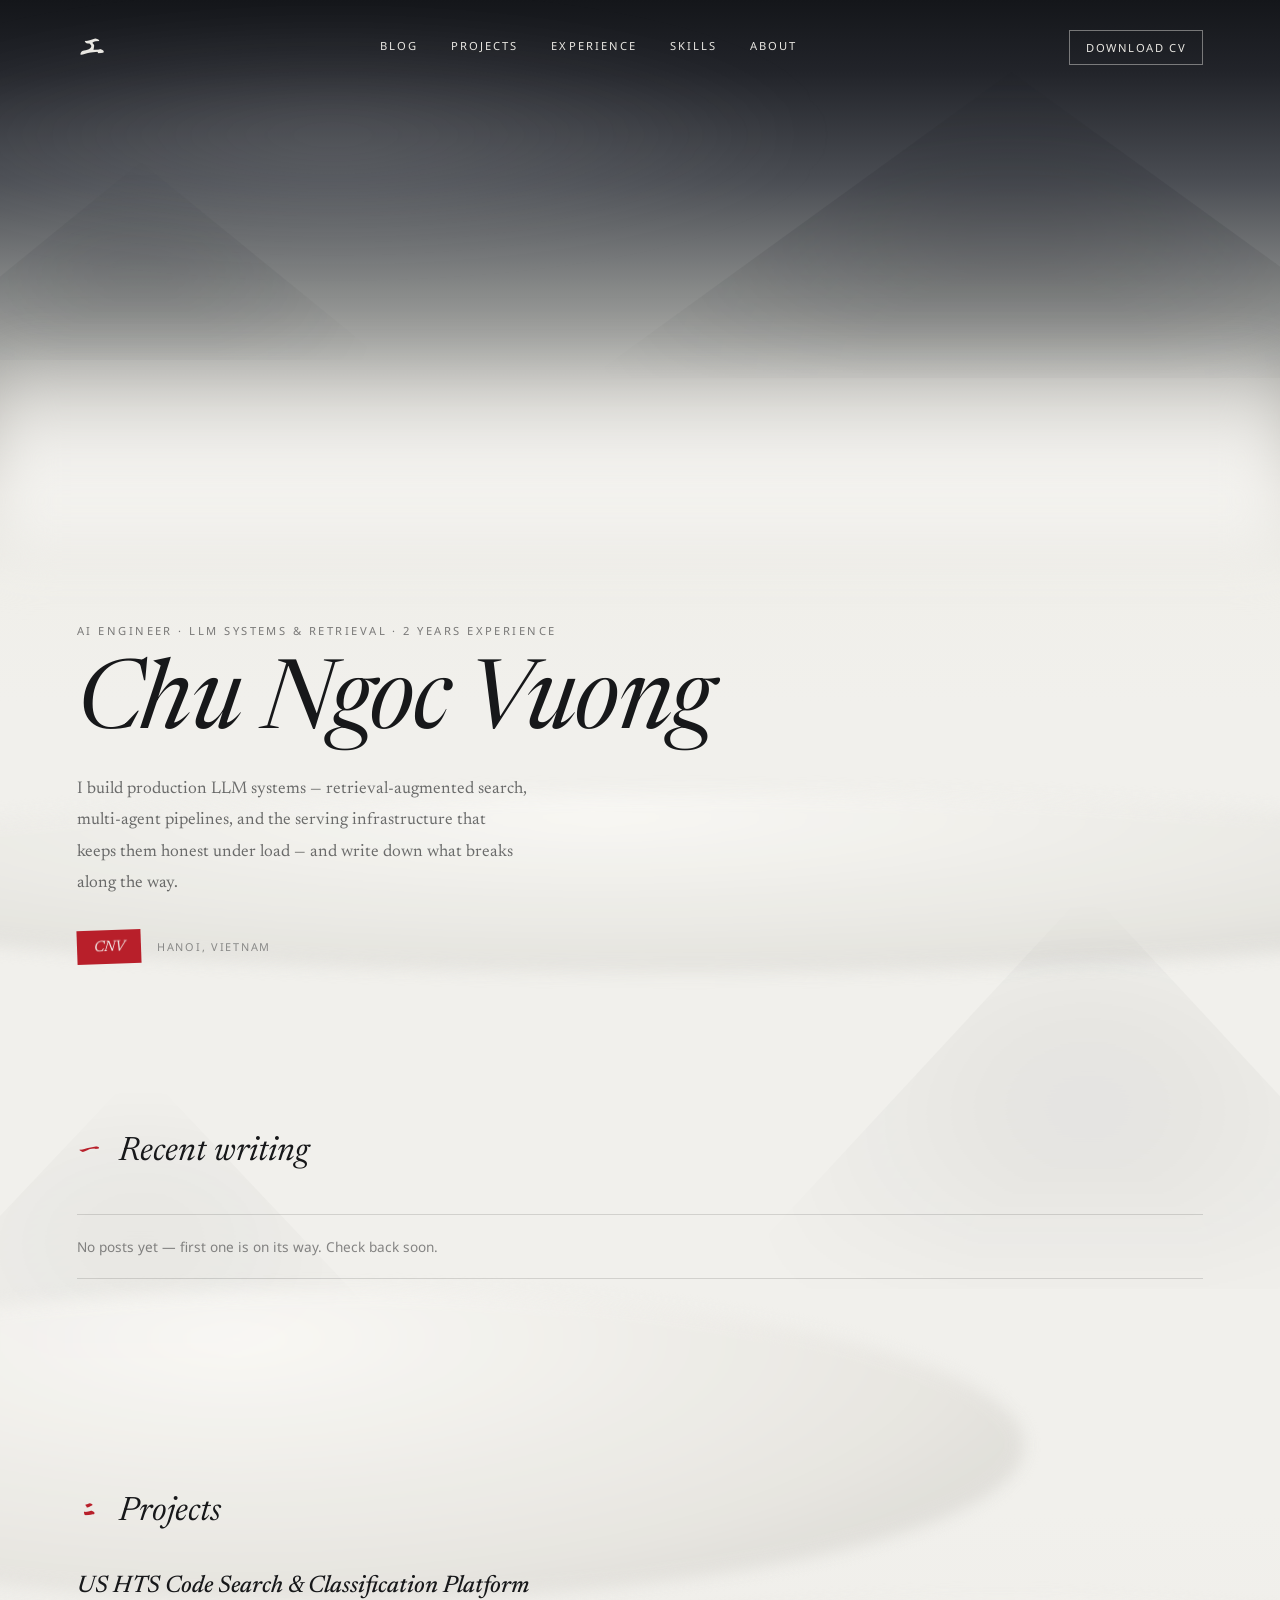
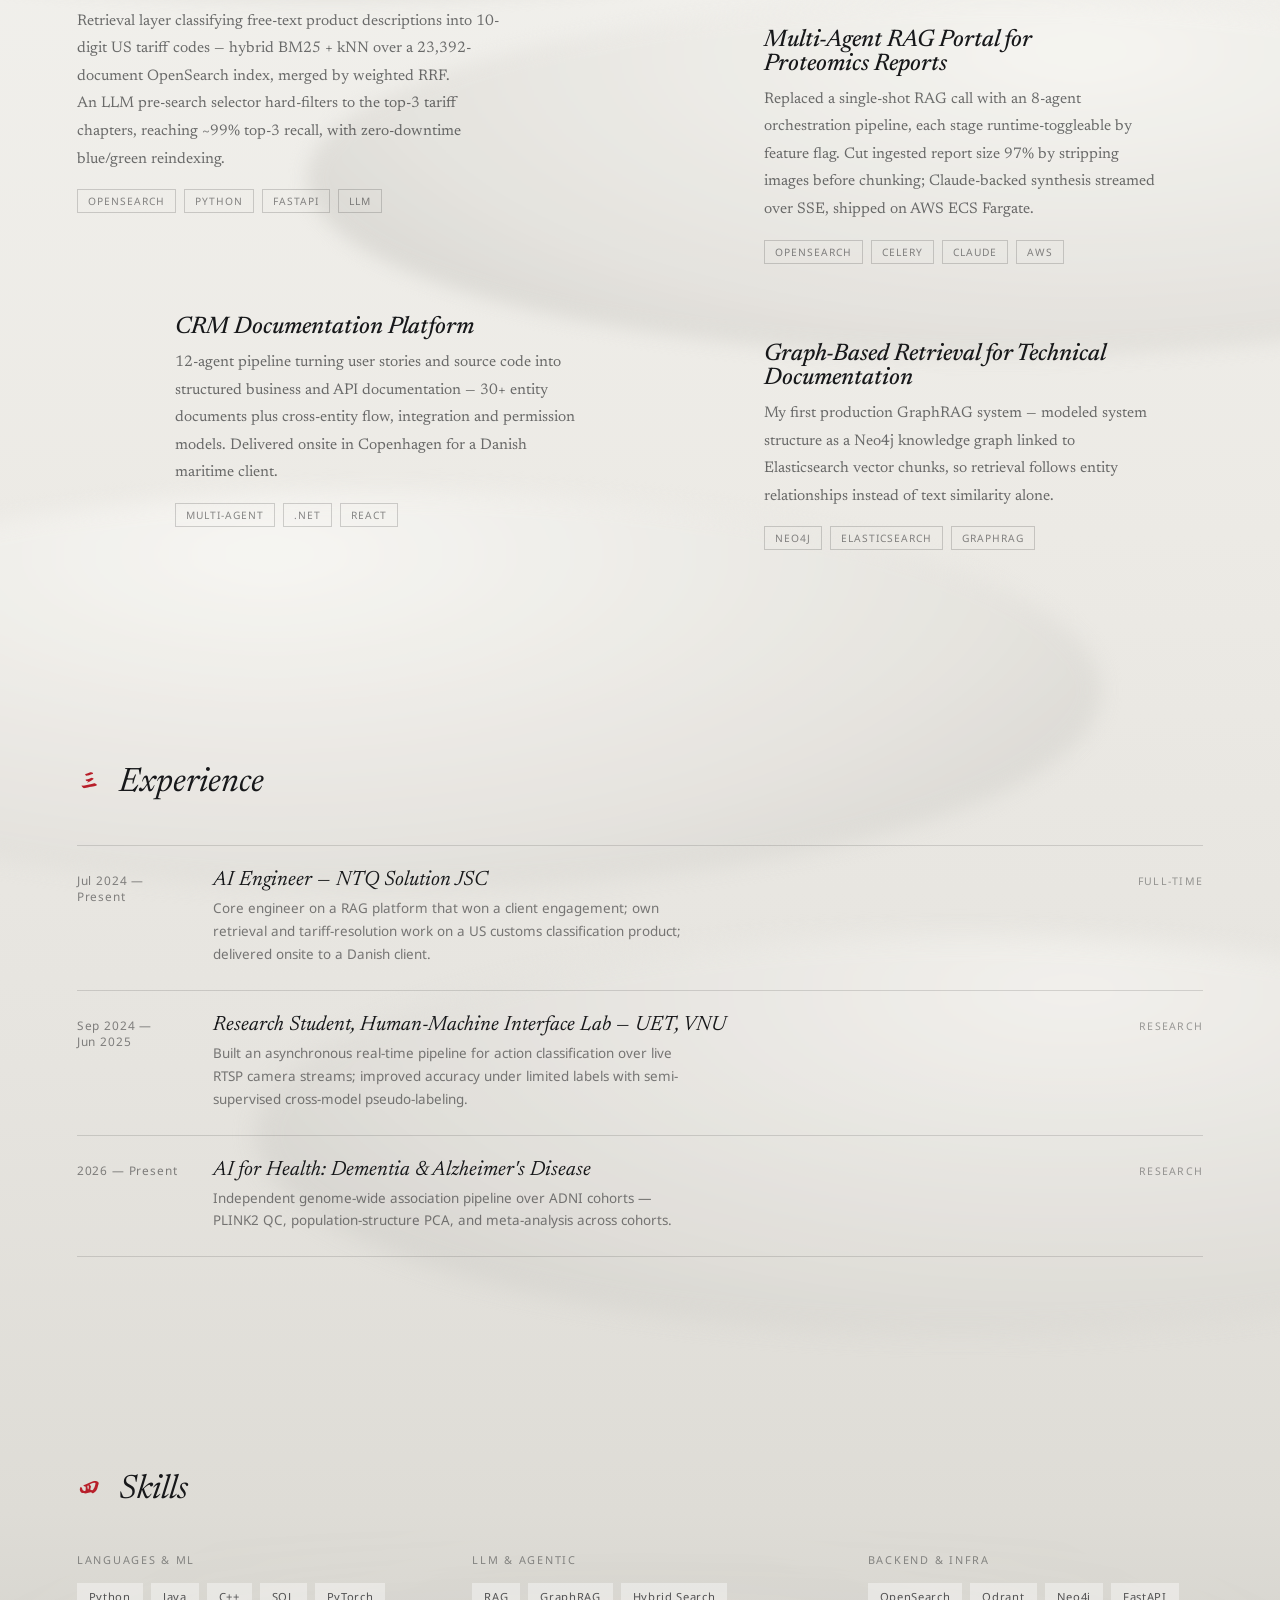
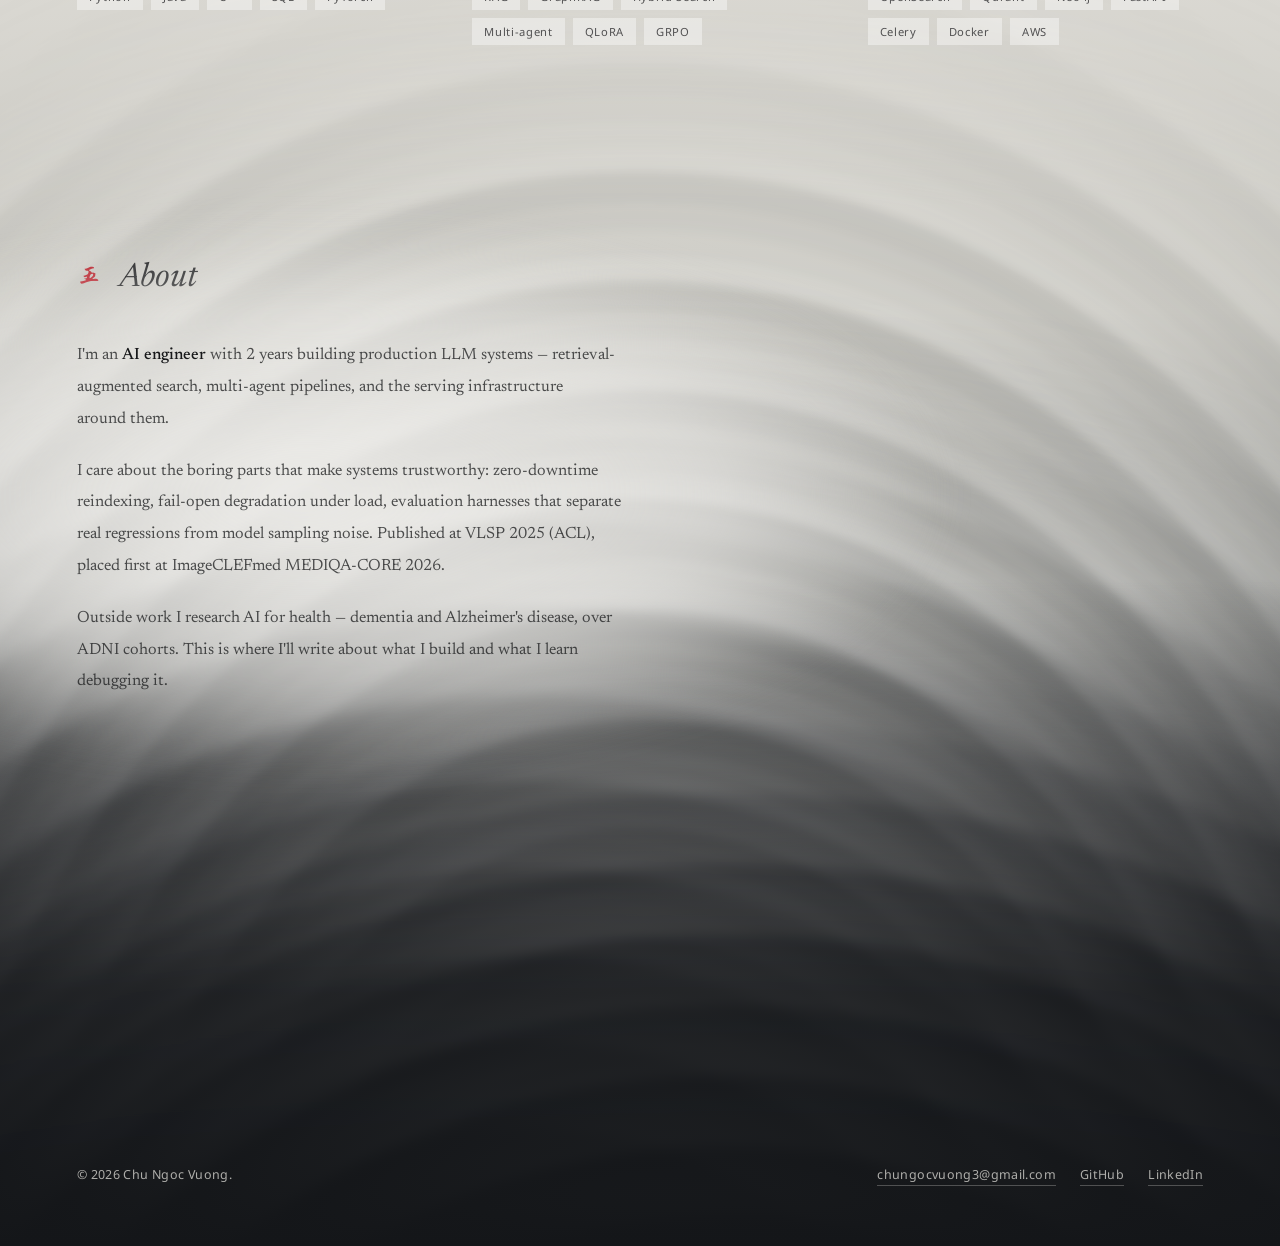
==== index.html @ 9bbfbc9b "style: rebuild as a literal port of Mien Blog.dc.html Previous builds were hand-reinterpretations th" ====
<!DOCTYPE html>
<html lang="en">
<head>
<meta charset="utf-8">
<meta name="viewport" content="width=device-width, initial-scale=1">
<title>Chu Ngoc Vuong — AI Engineer · Blog & CV</title>
<meta name="description" content="AI engineer building production LLM systems — retrieval, multi-agent pipelines, and the infrastructure around them. Writing and CV.">
<link rel="preconnect" href="https://fonts.gstatic.com" crossorigin>
<link href="https://fonts.googleapis.com/css2?family=Newsreader:ital,opsz,wght@0,6..72,400;0,6..72,500;1,6..72,400;1,6..72,500&family=Noto+Sans:wght@400;500&family=Zhi+Mang+Xing&display=swap" rel="stylesheet">
<style>
  html{scroll-behavior:smooth}
  body{margin:0;background:#141619;color:#17181a;-webkit-font-smoothing:antialiased;text-wrap:pretty}
  a{color:inherit;text-decoration:none}
  a:hover{color:#b81f2a}
  @keyframes mistIn{from{transform:translateY(26px) scale(1.04)}to{transform:none}}
  @keyframes riseIn{from{opacity:0;transform:translateY(22px)}to{opacity:1;transform:none}}

  /* the design's style-hover="..." attributes ported to real CSS */
  .nav-link{padding-bottom:3px;border-bottom:1px solid rgba(233,231,226,0)}
  .nav-link:hover{border-bottom:1px solid rgba(233,231,226,.7);color:#e9e7e2}
  .cv-btn:hover{background:#e9e7e2;color:#17181a;border-color:#e9e7e2}
  .blog-row:hover{background:linear-gradient(90deg,rgba(23,24,26,.05),transparent 70%);padding-left:14px}
  .footer-link:hover{color:#e9e7e2;border-color:#e9e7e2}
</style>
</head>
<body>

<div style="position:relative;font-family:'Noto Serif',Newsreader,serif;overflow-x:clip">

  <div aria-hidden="true" style="position:absolute;inset:0;overflow:hidden;pointer-events:none;background:linear-gradient(180deg,#f1f0ec 0%,#f1f0ec 34%,#eceae5 48%,#e6e4df 60%,#dedcd6 70%,#c9c8c2 79%,#8e8f8d 86%,#4c4e52 92%,#22242a 97%,#141619 100%)">

    <div style="position:absolute;left:0;right:0;top:0;height:100vh;background:linear-gradient(180deg,#14161a 0%,#22242a 8%,#4a4d53 20%,#8b8d8c 33%,#c3c2bd 45%,#e4e2dd 55%,#f0efea 65%,#f1f0ec 78%,#f1f0ec 100%)"></div>
    <div style="position:absolute;right:-12%;top:8vh;width:66%;height:34vh;background:linear-gradient(180deg,#1b1d22,rgba(27,29,34,.1));opacity:.4;filter:blur(44px);clip-path:polygon(50% 0%,100% 100%,0% 100%);mask-image:radial-gradient(ellipse at 50% 100%,#000 24%,transparent 74%);animation:mistIn 2000ms cubic-bezier(.2,.7,.2,1) both"></div>
    <div style="position:absolute;left:-8%;top:18vh;width:38%;height:22vh;background:linear-gradient(180deg,#20242a,rgba(32,36,42,.1));opacity:.28;filter:blur(46px);clip-path:polygon(50% 0%,100% 100%,0% 100%);mask-image:radial-gradient(ellipse at 50% 100%,#000 22%,transparent 72%)"></div>
    <div style="position:absolute;left:-14%;top:2vh;width:80%;height:26vh;background:radial-gradient(ellipse at center,rgba(255,255,255,.14) 0%,transparent 68%);filter:blur(30px);animation:mistIn 2400ms ease both"></div>
    <div style="position:absolute;left:0;right:0;top:38vh;height:24vh;background:linear-gradient(180deg,transparent,rgba(244,243,240,.92) 55%,#f1f0ec 100%);filter:blur(26px)"></div>

    <div style="position:absolute;left:-22%;top:88vh;width:150%;height:20vh;border-radius:50%;background:radial-gradient(ellipse at 46% 14%,#f9f8f5,#e6e5e0 60%,#cfceca 100%);filter:blur(8px);opacity:.85"></div>

    <div style="position:absolute;right:-14%;top:20%;width:58%;height:9%;background:linear-gradient(180deg,#23262c,rgba(35,38,44,.08));opacity:.13;filter:blur(52px);clip-path:polygon(50% 0%,100% 100%,0% 100%);mask-image:radial-gradient(ellipse at 50% 100%,#000 22%,transparent 70%)"></div>
    <div style="position:absolute;left:-12%;top:24%;width:46%;height:7%;background:linear-gradient(180deg,#1f2329,rgba(31,35,41,.08));opacity:.1;filter:blur(56px);clip-path:polygon(50% 0%,100% 100%,0% 100%);mask-image:radial-gradient(ellipse at 50% 100%,#000 20%,transparent 68%)"></div>

    <div style="position:absolute;left:-30%;top:29%;width:110%;height:7%;border-radius:50%;background:radial-gradient(ellipse at 44% 16%,#faf9f6,#e7e5e0 62%,#d0cfca 100%);filter:blur(8px);opacity:.85"></div>
    <div style="position:absolute;right:-32%;top:36%;width:108%;height:8%;border-radius:50%;background:radial-gradient(ellipse at 56% 14%,#f7f6f2,#e2e0db 64%,#c9c8c3 100%);filter:blur(9px);opacity:.8"></div>
    <div style="position:absolute;left:-26%;top:47%;width:112%;height:9%;border-radius:50%;background:radial-gradient(ellipse at 42% 16%,#faf9f6,#e4e2dd 62%,#cbcac5 100%);filter:blur(10px);opacity:.75"></div>
    <div style="position:absolute;right:-30%;top:57%;width:110%;height:9%;border-radius:50%;background:radial-gradient(ellipse at 58% 14%,#f6f5f1,#dedcd7 64%,#c4c3be 100%);filter:blur(11px);opacity:.7"></div>

    <div style="position:absolute;left:-42%;top:70%;width:184%;height:30%;filter:blur(5px);opacity:.4;background:repeating-radial-gradient(ellipse at 50% 118%,#faf9f6 0 18px,#e2e1dc 18px 38px,#c3c2bd 38px 58px,#a2a29f 58px 82px);mask-image:radial-gradient(ellipse at 50% 116%,#000 34%,transparent 78%),linear-gradient(180deg,transparent 0%,#000 22%,#000 74%,transparent 100%);mask-composite:intersect;-webkit-mask-composite:source-in"></div>
    <div style="position:absolute;left:-46%;top:78%;width:190%;height:26%;filter:blur(6px);opacity:.36;background:repeating-radial-gradient(ellipse at 46% 112%,#f5f4f0 0 20px,#d8d7d2 20px 42px,#b3b2ad 42px 62px,#8e8e8b 62px 88px);mask-image:radial-gradient(ellipse at 46% 110%,#000 32%,transparent 76%),linear-gradient(180deg,transparent 0%,#000 20%,#000 76%,transparent 100%);mask-composite:intersect;-webkit-mask-composite:source-in"></div>
    <div style="position:absolute;left:-40%;top:86%;width:186%;height:22%;filter:blur(6px);opacity:.42;background:repeating-radial-gradient(ellipse at 52% 104%,#eceae5 0 20px,#bab9b4 20px 42px,#7a7c7f 42px 62px,#3c3e43 62px 86px);mask-image:radial-gradient(ellipse at 52% 102%,#000 32%,transparent 76%),linear-gradient(180deg,transparent 0%,#000 24%,#000 100%);mask-composite:intersect;-webkit-mask-composite:source-in"></div>
    <div style="position:absolute;left:0;right:0;bottom:0;height:15%;background:linear-gradient(180deg,rgba(20,22,25,0) 0%,rgba(20,22,25,.55) 34%,rgba(20,22,25,.88) 62%,#141619 100%)"></div>

  </div>

  <section style="position:relative;z-index:1;min-height:96vh;display:flex;flex-direction:column">
    <header style="display:flex;align-items:center;justify-content:space-between;gap:18px;flex-wrap:wrap;padding:30px clamp(24px,6vw,96px) 0;color:#e9e7e2">
      <span style="font-family:'Zhi Mang Xing',cursive;font-size:2.1rem;line-height:1;letter-spacing:.04em">工</span>
      <nav style="display:flex;gap:clamp(16px,2.6vw,34px);font-family:'Noto Sans',sans-serif;font-size:.7rem;letter-spacing:.18em;text-transform:uppercase;flex-wrap:wrap">
        <a class="nav-link" href="#blog">Blog</a>
        <a class="nav-link" href="#projects">Projects</a>
        <a class="nav-link" href="#experience">Experience</a>
        <a class="nav-link" href="#skills">Skills</a>
        <a class="nav-link" href="#about">About</a>
      </nav>
      <a class="cv-btn" href="./cv.pdf" download style="font-family:'Noto Sans',sans-serif;font-size:.7rem;letter-spacing:.14em;text-transform:uppercase;padding:9px 16px;border:1px solid rgba(233,231,226,.45);color:#e9e7e2;white-space:nowrap">Download CV</a>
    </header>

    <div style="flex:1;display:flex;align-items:flex-start;padding:62vh clamp(24px,6vw,96px) clamp(40px,7vh,90px)">
      <div style="max-width:860px;animation:riseIn 1400ms cubic-bezier(.2,.7,.2,1) 300ms both">
        <span style="display:block;font-family:'Noto Sans',sans-serif;font-size:.7rem;letter-spacing:.22em;text-transform:uppercase;color:rgba(23,24,26,.55);margin-bottom:20px">AI Engineer · LLM Systems &amp; Retrieval · 2 years experience</span>
        <h1 style="font-family:Newsreader,serif;font-weight:400;font-style:italic;font-size:clamp(2.6rem,8vw,6rem);line-height:.98;letter-spacing:-.015em;margin:0 0 22px">Chu Ngoc Vuong</h1>
        <p style="font-size:1.06rem;line-height:1.85;color:rgba(23,24,26,.62);max-width:50ch;margin:0">I build production LLM systems — retrieval-augmented search, multi-agent pipelines, and the serving infrastructure that keeps them honest under load — and write down what breaks along the way.</p>
        <div style="display:flex;align-items:center;gap:16px;margin-top:30px">
          <span style="display:inline-flex;align-items:center;justify-content:center;min-width:42px;height:34px;padding:0 11px;background:#b81f2a;color:#f4f3f0;font-family:Newsreader,serif;font-style:italic;font-size:.95rem;transform:rotate(-2deg)">CNV</span>
          <span style="font-family:'Noto Sans',sans-serif;font-size:.68rem;letter-spacing:.16em;text-transform:uppercase;color:rgba(23,24,26,.45);white-space:nowrap">Hanoi, Vietnam</span>
        </div>
      </div>
    </div>
  </section>

  <section id="blog" style="position:relative;z-index:1;padding:clamp(64px,12vh,130px) clamp(24px,6vw,96px)">
    <div style="display:flex;align-items:baseline;gap:18px;margin-bottom:clamp(28px,5vh,48px)">
      <span style="font-family:'Zhi Mang Xing',cursive;font-size:1.7rem;color:#b81f2a;line-height:1">一</span>
      <h2 style="font-family:Newsreader,serif;font-style:italic;font-weight:400;font-size:clamp(1.5rem,3.2vw,2.1rem);margin:0">Recent writing</h2>
    </div>

    <div id="blog-list">
      <p style="font-family:'Noto Sans',sans-serif;font-size:.85rem;color:rgba(23,24,26,.5);padding:22px 0;border-top:1px solid rgba(23,24,26,.14);border-bottom:1px solid rgba(23,24,26,.14);margin:0">No posts yet — first one is on its way. Check back soon.</p>
    </div>
  </section>

  <section id="projects" style="position:relative;z-index:1;padding:clamp(64px,12vh,130px) clamp(24px,6vw,96px)">
    <div style="display:flex;align-items:baseline;gap:18px;margin-bottom:clamp(28px,5vh,48px)">
      <span style="font-family:'Zhi Mang Xing',cursive;font-size:1.7rem;color:#b81f2a;line-height:1">二</span>
      <h2 style="font-family:Newsreader,serif;font-style:italic;font-weight:400;font-size:clamp(1.5rem,3.2vw,2.1rem);margin:0">Projects</h2>
    </div>

    <div style="display:grid;grid-template-columns:repeat(12,1fr);gap:clamp(28px,4vw,64px) clamp(24px,4vw,56px)">

      <article style="grid-column:1/7">
        <h3 style="font-family:Newsreader,serif;font-style:italic;font-weight:500;font-size:clamp(1.15rem,2.4vw,1.5rem);margin:0 0 10px">US HTS Code Search &amp; Classification Platform</h3>
        <p style="font-size:.96rem;line-height:1.8;color:rgba(23,24,26,.62);margin:0 0 16px;max-width:48ch">Retrieval layer classifying free-text product descriptions into 10-digit US tariff codes — hybrid BM25 + kNN over a 23,392-document OpenSearch index, merged by weighted RRF. An LLM pre-search selector hard-filters to the top-3 tariff chapters, reaching ~99% top-3 recall, with zero-downtime blue/green reindexing.</p>
        <div style="display:flex;flex-wrap:wrap;gap:8px;font-family:'Noto Sans',sans-serif;font-size:.64rem;letter-spacing:.1em;text-transform:uppercase;color:rgba(23,24,26,.5)">
          <span style="padding:4px 10px;border:1px solid rgba(23,24,26,.18)">OpenSearch</span>
          <span style="padding:4px 10px;border:1px solid rgba(23,24,26,.18)">Python</span>
          <span style="padding:4px 10px;border:1px solid rgba(23,24,26,.18)">FastAPI</span>
          <span style="padding:4px 10px;border:1px solid rgba(23,24,26,.18)">LLM</span>
        </div>
      </article>

      <article style="grid-column:8/13;margin-top:clamp(0px,6vh,72px)">
        <h3 style="font-family:Newsreader,serif;font-style:italic;font-weight:500;font-size:clamp(1.15rem,2.4vw,1.5rem);margin:0 0 10px">Multi-Agent RAG Portal for Proteomics Reports</h3>
        <p style="font-size:.96rem;line-height:1.8;color:rgba(23,24,26,.62);margin:0 0 16px;max-width:44ch">Replaced a single-shot RAG call with an 8-agent orchestration pipeline, each stage runtime-toggleable by feature flag. Cut ingested report size 97% by stripping images before chunking; Claude-backed synthesis streamed over SSE, shipped on AWS ECS Fargate.</p>
        <div style="display:flex;flex-wrap:wrap;gap:8px;font-family:'Noto Sans',sans-serif;font-size:.64rem;letter-spacing:.1em;text-transform:uppercase;color:rgba(23,24,26,.5)">
          <span style="padding:4px 10px;border:1px solid rgba(23,24,26,.18)">OpenSearch</span>
          <span style="padding:4px 10px;border:1px solid rgba(23,24,26,.18)">Celery</span>
          <span style="padding:4px 10px;border:1px solid rgba(23,24,26,.18)">Claude</span>
          <span style="padding:4px 10px;border:1px solid rgba(23,24,26,.18)">AWS</span>
        </div>
      </article>

      <article style="grid-column:2/8">
        <h3 style="font-family:Newsreader,serif;font-style:italic;font-weight:500;font-size:clamp(1.15rem,2.4vw,1.5rem);margin:0 0 10px">CRM Documentation Platform</h3>
        <p style="font-size:.96rem;line-height:1.8;color:rgba(23,24,26,.62);margin:0 0 16px;max-width:46ch">12-agent pipeline turning user stories and source code into structured business and API documentation — 30+ entity documents plus cross-entity flow, integration and permission models. Delivered onsite in Copenhagen for a Danish maritime client.</p>
        <div style="display:flex;flex-wrap:wrap;gap:8px;font-family:'Noto Sans',sans-serif;font-size:.64rem;letter-spacing:.1em;text-transform:uppercase;color:rgba(23,24,26,.5)">
          <span style="padding:4px 10px;border:1px solid rgba(23,24,26,.18)">Multi-agent</span>
          <span style="padding:4px 10px;border:1px solid rgba(23,24,26,.18)">.NET</span>
          <span style="padding:4px 10px;border:1px solid rgba(23,24,26,.18)">React</span>
        </div>
      </article>

      <article style="grid-column:8/13;margin-top:clamp(0px,3vh,40px)">
        <h3 style="font-family:Newsreader,serif;font-style:italic;font-weight:500;font-size:clamp(1.15rem,2.4vw,1.5rem);margin:0 0 10px">Graph-Based Retrieval for Technical Documentation</h3>
        <p style="font-size:.96rem;line-height:1.8;color:rgba(23,24,26,.62);margin:0 0 16px;max-width:44ch">My first production GraphRAG system — modeled system structure as a Neo4j knowledge graph linked to Elasticsearch vector chunks, so retrieval follows entity relationships instead of text similarity alone.</p>
        <div style="display:flex;flex-wrap:wrap;gap:8px;font-family:'Noto Sans',sans-serif;font-size:.64rem;letter-spacing:.1em;text-transform:uppercase;color:rgba(23,24,26,.5)">
          <span style="padding:4px 10px;border:1px solid rgba(23,24,26,.18)">Neo4j</span>
          <span style="padding:4px 10px;border:1px solid rgba(23,24,26,.18)">Elasticsearch</span>
          <span style="padding:4px 10px;border:1px solid rgba(23,24,26,.18)">GraphRAG</span>
        </div>
      </article>

    </div>
  </section>

  <section id="experience" style="position:relative;z-index:1;padding:clamp(64px,12vh,130px) clamp(24px,6vw,96px)">
    <div style="display:flex;align-items:baseline;gap:18px;margin-bottom:clamp(28px,5vh,48px)">
      <span style="font-family:'Zhi Mang Xing',cursive;font-size:1.7rem;color:#b81f2a;line-height:1">三</span>
      <h2 style="font-family:Newsreader,serif;font-style:italic;font-weight:400;font-size:clamp(1.5rem,3.2vw,2.1rem);margin:0">Experience</h2>
    </div>

    <div style="display:grid;grid-template-columns:112px 1fr auto;align-items:baseline;gap:24px;padding:24px 0;border-top:1px solid rgba(23,24,26,.14)">
      <span style="font-family:'Noto Sans',sans-serif;font-size:.74rem;letter-spacing:.07em;color:rgba(23,24,26,.5)">Jul 2024 — Present</span>
      <div>
        <div style="font-family:Newsreader,serif;font-style:italic;font-size:clamp(1.08rem,2.2vw,1.3rem)">AI Engineer — NTQ Solution JSC</div>
        <div style="font-family:'Noto Sans',sans-serif;font-size:.84rem;line-height:1.7;color:rgba(23,24,26,.55);margin-top:6px;max-width:60ch">Core engineer on a RAG platform that won a client engagement; own retrieval and tariff-resolution work on a US customs classification product; delivered onsite to a Danish client.</div>
      </div>
      <span style="font-family:'Noto Sans',sans-serif;font-size:.66rem;letter-spacing:.12em;text-transform:uppercase;color:rgba(23,24,26,.4);white-space:nowrap">Full-time</span>
    </div>
    <div style="display:grid;grid-template-columns:112px 1fr auto;align-items:baseline;gap:24px;padding:24px 0;border-top:1px solid rgba(23,24,26,.14)">
      <span style="font-family:'Noto Sans',sans-serif;font-size:.74rem;letter-spacing:.07em;color:rgba(23,24,26,.5)">Sep 2024 — Jun 2025</span>
      <div>
        <div style="font-family:Newsreader,serif;font-style:italic;font-size:clamp(1.08rem,2.2vw,1.3rem)">Research Student, Human-Machine Interface Lab — UET, VNU</div>
        <div style="font-family:'Noto Sans',sans-serif;font-size:.84rem;line-height:1.7;color:rgba(23,24,26,.55);margin-top:6px;max-width:60ch">Built an asynchronous real-time pipeline for action classification over live RTSP camera streams; improved accuracy under limited labels with semi-supervised cross-model pseudo-labeling.</div>
      </div>
      <span style="font-family:'Noto Sans',sans-serif;font-size:.66rem;letter-spacing:.12em;text-transform:uppercase;color:rgba(23,24,26,.4);white-space:nowrap">Research</span>
    </div>
    <div style="display:grid;grid-template-columns:112px 1fr auto;align-items:baseline;gap:24px;padding:24px 0;border-top:1px solid rgba(23,24,26,.14);border-bottom:1px solid rgba(23,24,26,.14)">
      <span style="font-family:'Noto Sans',sans-serif;font-size:.74rem;letter-spacing:.07em;color:rgba(23,24,26,.5)">2026 — Present</span>
      <div>
        <div style="font-family:Newsreader,serif;font-style:italic;font-size:clamp(1.08rem,2.2vw,1.3rem)">AI for Health: Dementia &amp; Alzheimer's Disease</div>
        <div style="font-family:'Noto Sans',sans-serif;font-size:.84rem;line-height:1.7;color:rgba(23,24,26,.55);margin-top:6px;max-width:60ch">Independent genome-wide association pipeline over ADNI cohorts — PLINK2 QC, population-structure PCA, and meta-analysis across cohorts.</div>
      </div>
      <span style="font-family:'Noto Sans',sans-serif;font-size:.66rem;letter-spacing:.12em;text-transform:uppercase;color:rgba(23,24,26,.4);white-space:nowrap">Research</span>
    </div>
  </section>

  <section id="skills" style="position:relative;z-index:1;padding:clamp(64px,12vh,130px) clamp(24px,6vw,96px)">
    <div style="display:flex;align-items:baseline;gap:18px;margin-bottom:clamp(28px,5vh,48px)">
      <span style="font-family:'Zhi Mang Xing',cursive;font-size:1.7rem;color:#b81f2a;line-height:1">四</span>
      <h2 style="font-family:Newsreader,serif;font-style:italic;font-weight:400;font-size:clamp(1.5rem,3.2vw,2.1rem);margin:0">Skills</h2>
    </div>
    <div style="display:grid;grid-template-columns:repeat(auto-fit,minmax(220px,1fr));gap:clamp(28px,5vw,60px)">
      <div>
        <span style="display:block;font-family:'Noto Sans',sans-serif;font-size:.68rem;letter-spacing:.16em;text-transform:uppercase;color:rgba(23,24,26,.45);margin-bottom:16px">Languages &amp; ML</span>
        <div style="display:flex;flex-wrap:wrap;gap:8px;font-family:'Noto Sans',sans-serif;font-size:.7rem;letter-spacing:.06em;color:rgba(23,24,26,.72)">
          <span style="padding:6px 12px;background:rgba(255,255,255,.4)">Python</span>
          <span style="padding:6px 12px;background:rgba(255,255,255,.4)">Java</span>
          <span style="padding:6px 12px;background:rgba(255,255,255,.4)">C++</span>
          <span style="padding:6px 12px;background:rgba(255,255,255,.4)">SQL</span>
          <span style="padding:6px 12px;background:rgba(255,255,255,.4)">PyTorch</span>
        </div>
      </div>
      <div>
        <span style="display:block;font-family:'Noto Sans',sans-serif;font-size:.68rem;letter-spacing:.16em;text-transform:uppercase;color:rgba(23,24,26,.45);margin-bottom:16px">LLM &amp; Agentic</span>
        <div style="display:flex;flex-wrap:wrap;gap:8px;font-family:'Noto Sans',sans-serif;font-size:.7rem;letter-spacing:.06em;color:rgba(23,24,26,.72)">
          <span style="padding:6px 12px;background:rgba(255,255,255,.4)">RAG</span>
          <span style="padding:6px 12px;background:rgba(255,255,255,.4)">GraphRAG</span>
          <span style="padding:6px 12px;background:rgba(255,255,255,.4)">Hybrid Search</span>
          <span style="padding:6px 12px;background:rgba(255,255,255,.4)">Multi-agent</span>
          <span style="padding:6px 12px;background:rgba(255,255,255,.4)">QLoRA</span>
          <span style="padding:6px 12px;background:rgba(255,255,255,.4)">GRPO</span>
        </div>
      </div>
      <div>
        <span style="display:block;font-family:'Noto Sans',sans-serif;font-size:.68rem;letter-spacing:.16em;text-transform:uppercase;color:rgba(23,24,26,.45);margin-bottom:16px">Backend &amp; Infra</span>
        <div style="display:flex;flex-wrap:wrap;gap:8px;font-family:'Noto Sans',sans-serif;font-size:.7rem;letter-spacing:.06em;color:rgba(23,24,26,.72)">
          <span style="padding:6px 12px;background:rgba(255,255,255,.4)">OpenSearch</span>
          <span style="padding:6px 12px;background:rgba(255,255,255,.4)">Qdrant</span>
          <span style="padding:6px 12px;background:rgba(255,255,255,.4)">Neo4j</span>
          <span style="padding:6px 12px;background:rgba(255,255,255,.4)">FastAPI</span>
          <span style="padding:6px 12px;background:rgba(255,255,255,.4)">Celery</span>
          <span style="padding:6px 12px;background:rgba(255,255,255,.4)">Docker</span>
          <span style="padding:6px 12px;background:rgba(255,255,255,.4)">AWS</span>
        </div>
      </div>
    </div>
  </section>

  <section id="about" style="position:relative;z-index:1;padding:clamp(64px,12vh,130px) clamp(24px,6vw,96px) clamp(180px,32vh,340px)">
    <div style="display:flex;align-items:baseline;gap:18px;margin-bottom:clamp(28px,5vh,48px)">
      <span style="font-family:'Zhi Mang Xing',cursive;font-size:1.7rem;color:#b81f2a;line-height:1">五</span>
      <h2 style="font-family:Newsreader,serif;font-style:italic;font-weight:400;font-size:clamp(1.5rem,3.2vw,2.1rem);margin:0">About</h2>
    </div>
    <div aria-hidden="true" style="position:absolute;left:-6%;right:18%;top:8%;bottom:26%;pointer-events:none;background:radial-gradient(ellipse 70% 60% at 34% 50%,rgba(244,243,240,.88) 0%,rgba(244,243,240,.55) 52%,rgba(244,243,240,0) 82%);filter:blur(24px)"></div>
    <div style="position:relative;font-size:1.02rem;line-height:1.95;color:rgba(23,24,26,.75);max-width:62ch;display:flex;flex-direction:column;gap:20px">
      <p style="margin:0">I'm an <strong style="color:#17181a;font-weight:500">AI engineer</strong> with 2 years building production LLM systems — retrieval-augmented search, multi-agent pipelines, and the serving infrastructure around them.</p>
      <p style="margin:0">I care about the boring parts that make systems trustworthy: zero-downtime reindexing, fail-open degradation under load, evaluation harnesses that separate real regressions from model sampling noise. Published at VLSP 2025 (ACL), placed first at ImageCLEFmed MEDIQA-CORE 2026.</p>
      <p style="margin:0">Outside work I research AI for health — dementia and Alzheimer's disease, over ADNI cohorts. This is where I'll write about what I build and what I learn debugging it.</p>
    </div>
  </section>

  <footer style="position:relative;z-index:1;color:rgba(233,231,226,.72);padding:clamp(110px,20vh,220px) clamp(24px,6vw,96px) 60px">
    <div style="display:flex;flex-wrap:wrap;gap:26px 40px;align-items:baseline;justify-content:space-between;font-family:'Noto Sans',sans-serif;font-size:.78rem;letter-spacing:.03em">
      <span style="white-space:nowrap">© 2026 Chu Ngoc Vuong.</span>
      <div style="display:flex;gap:24px;flex-wrap:wrap">
        <a class="footer-link" href="mailto:chungocvuong3@gmail.com" style="border-bottom:1px solid rgba(233,231,226,.28);padding-bottom:2px;white-space:nowrap">chungocvuong3@gmail.com</a>
        <a class="footer-link" href="https://github.com/chungocvuong" target="_blank" rel="noopener" style="border-bottom:1px solid rgba(233,231,226,.28);padding-bottom:2px">GitHub</a>
        <a class="footer-link" href="https://www.linkedin.com/in/cnv921" target="_blank" rel="noopener" style="border-bottom:1px solid rgba(233,231,226,.28);padding-bottom:2px">LinkedIn</a>
      </div>
    </div>
  </footer>

</div>

<script src="./blog.js"></script>
</body>
</html>
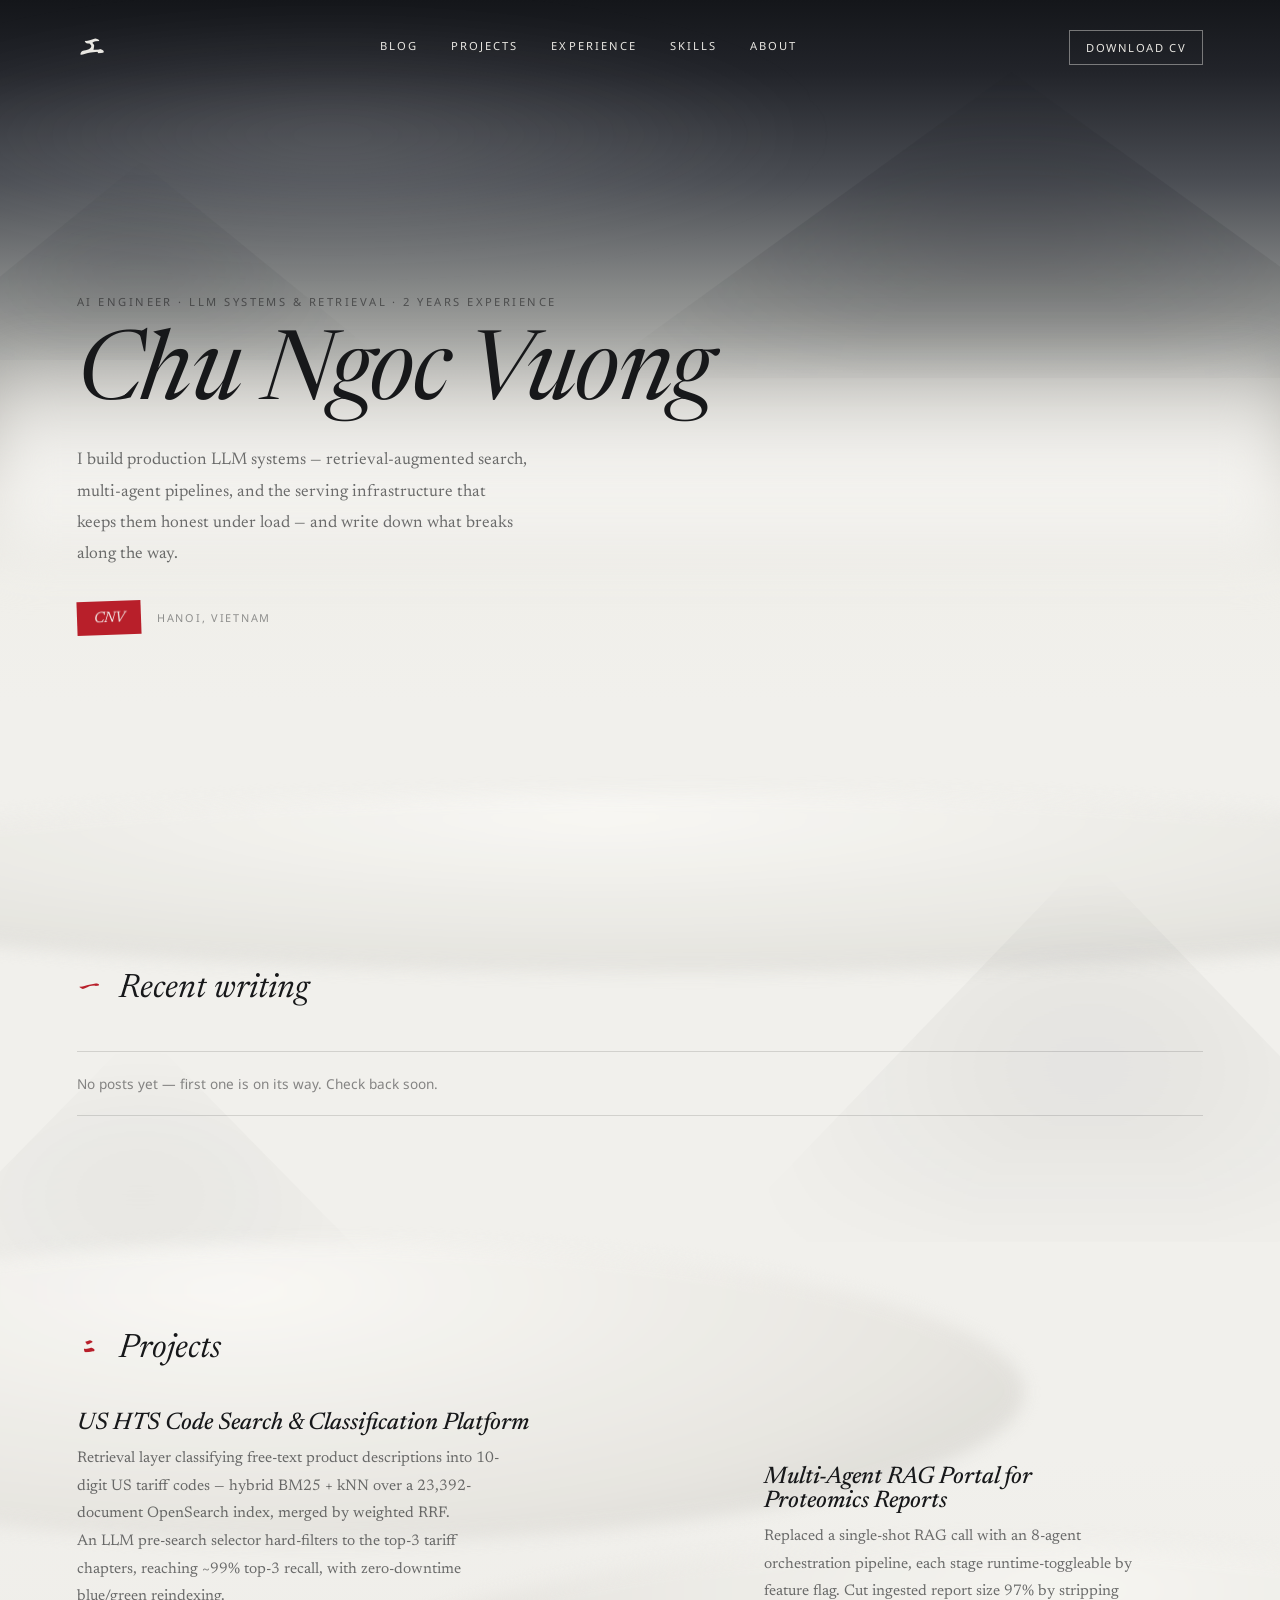
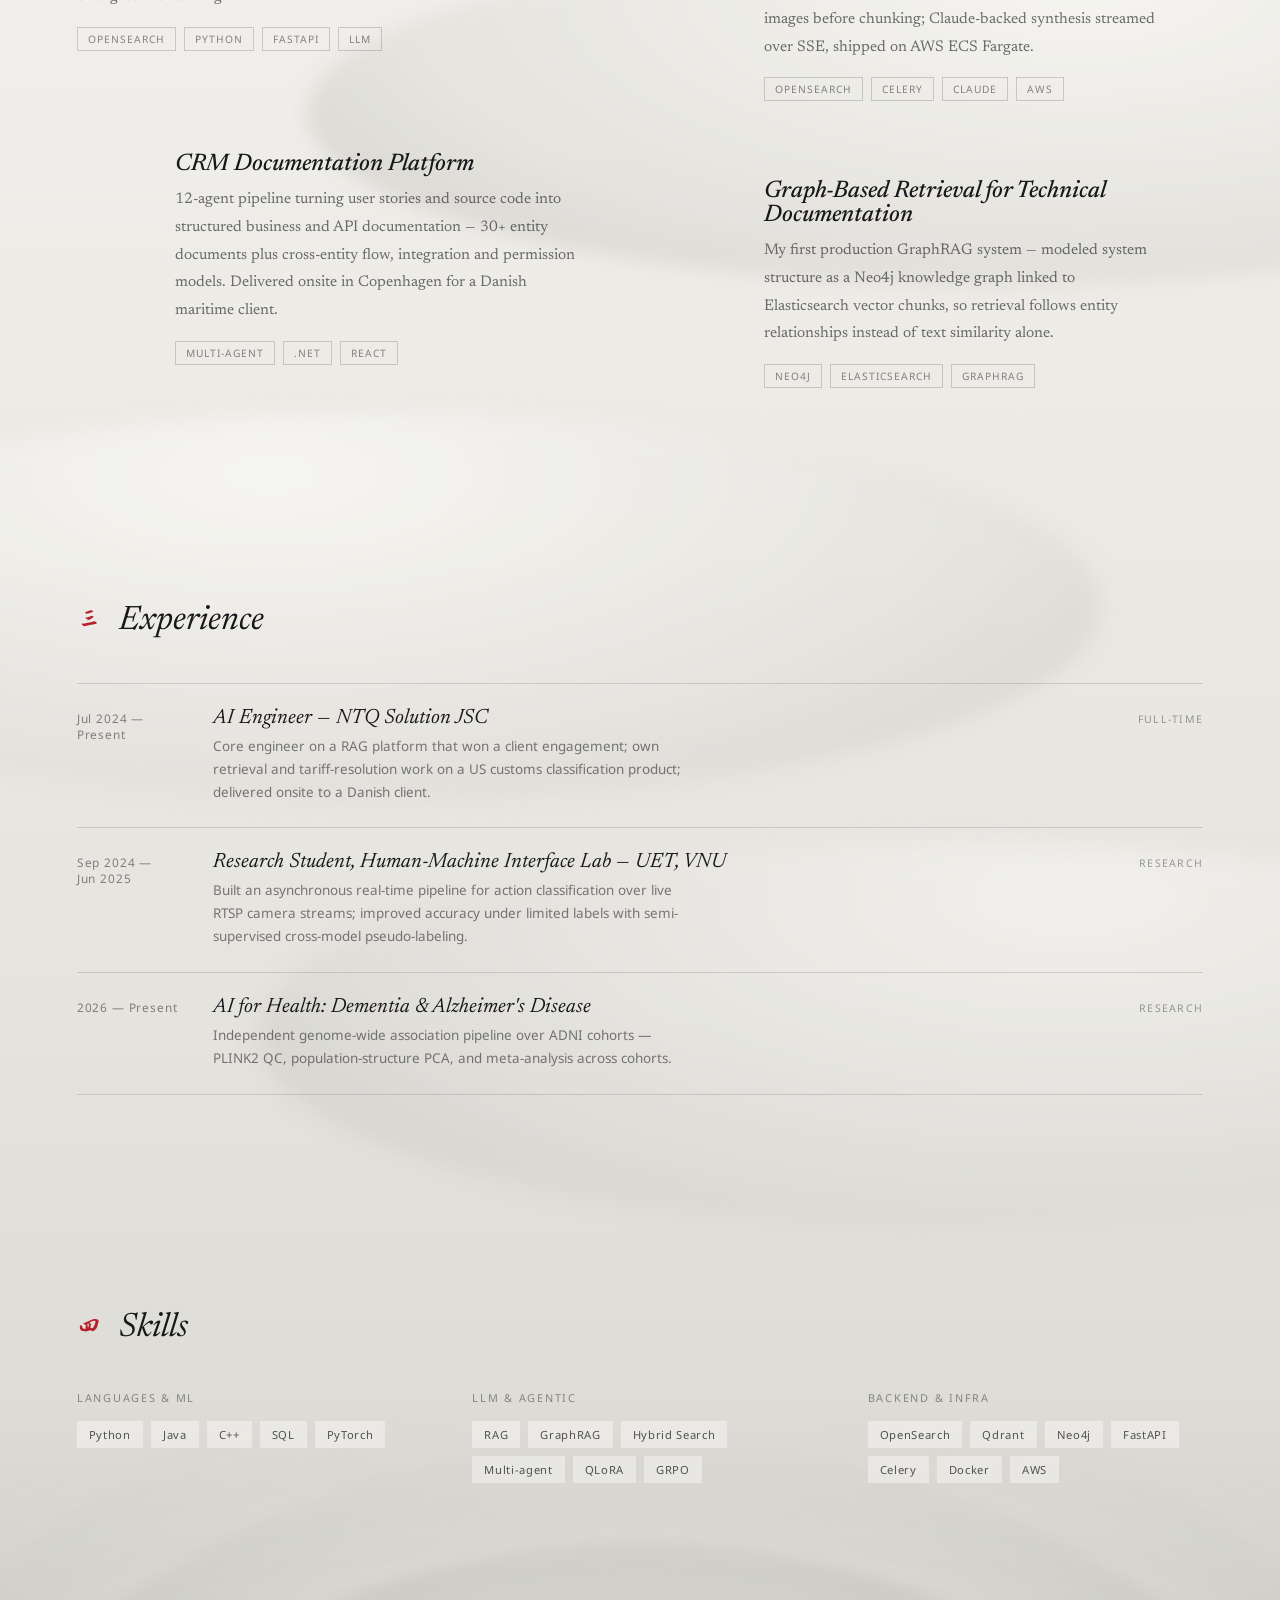
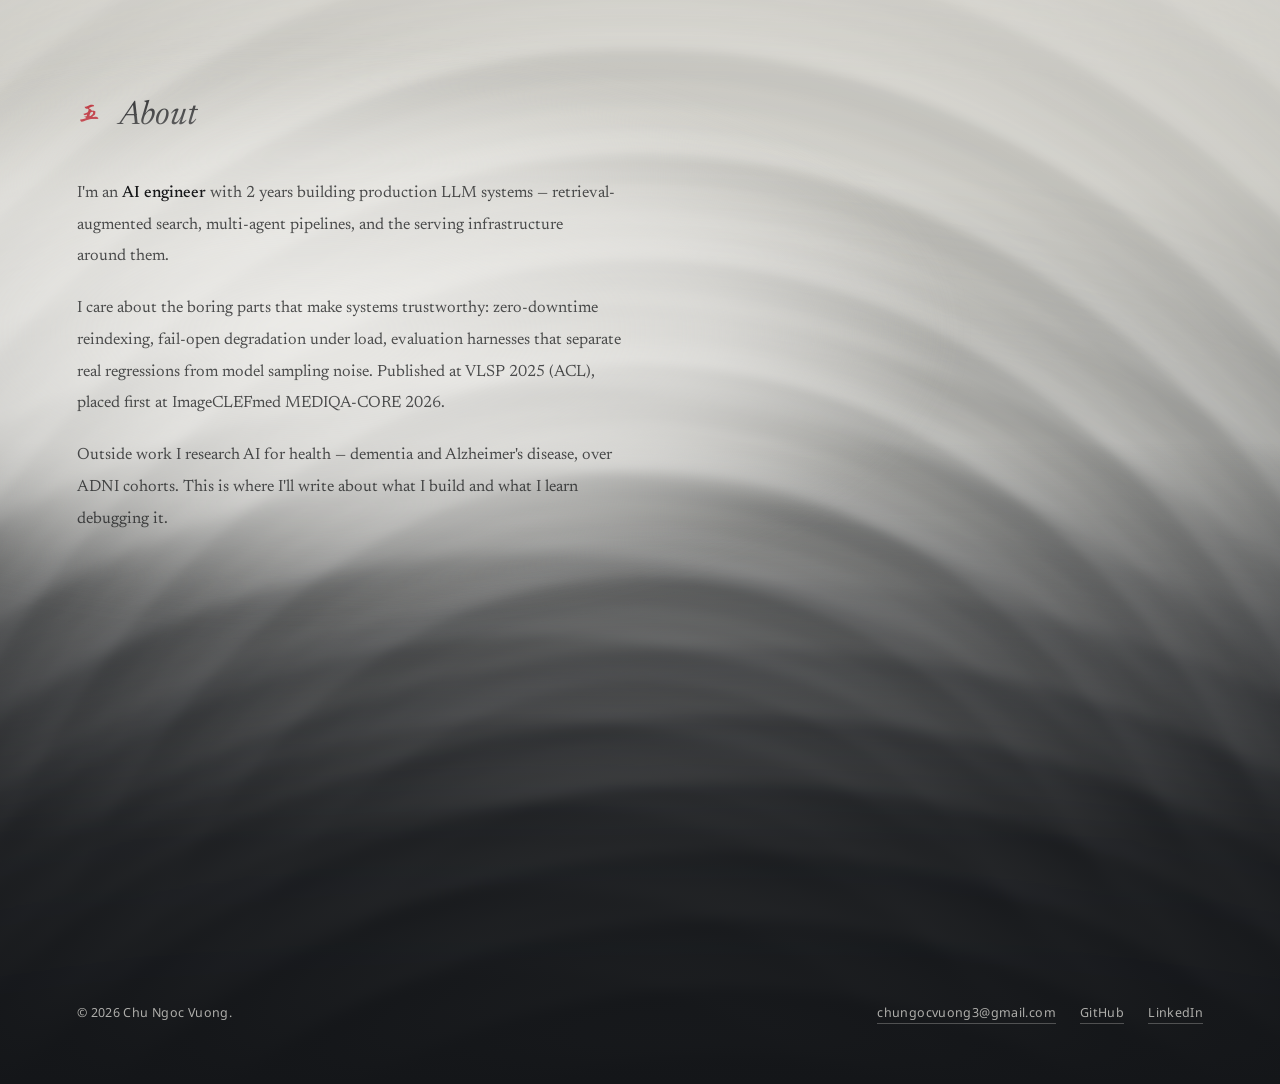
==== commit f82a639f: "style: vertically center hero text instead of bottom-anchoring it padding-top:62vh pushed the eyebro" ====
--- a/index.html
+++ b/index.html
@@ -65,7 +65,7 @@
       <a class="cv-btn" href="./cv.pdf" download style="font-family:'Noto Sans',sans-serif;font-size:.7rem;letter-spacing:.14em;text-transform:uppercase;padding:9px 16px;border:1px solid rgba(233,231,226,.45);color:#e9e7e2;white-space:nowrap">Download CV</a>
     </header>
 
-    <div style="flex:1;display:flex;align-items:flex-start;padding:62vh clamp(24px,6vw,96px) clamp(40px,7vh,90px)">
+    <div style="flex:1;display:flex;align-items:center;padding:0 clamp(24px,6vw,96px)">
       <div style="max-width:860px;animation:riseIn 1400ms cubic-bezier(.2,.7,.2,1) 300ms both">
         <span style="display:block;font-family:'Noto Sans',sans-serif;font-size:.7rem;letter-spacing:.22em;text-transform:uppercase;color:rgba(23,24,26,.55);margin-bottom:20px">AI Engineer · LLM Systems &amp; Retrieval · 2 years experience</span>
         <h1 style="font-family:Newsreader,serif;font-weight:400;font-style:italic;font-size:clamp(2.6rem,8vw,6rem);line-height:.98;letter-spacing:-.015em;margin:0 0 22px">Chu Ngoc Vuong</h1>
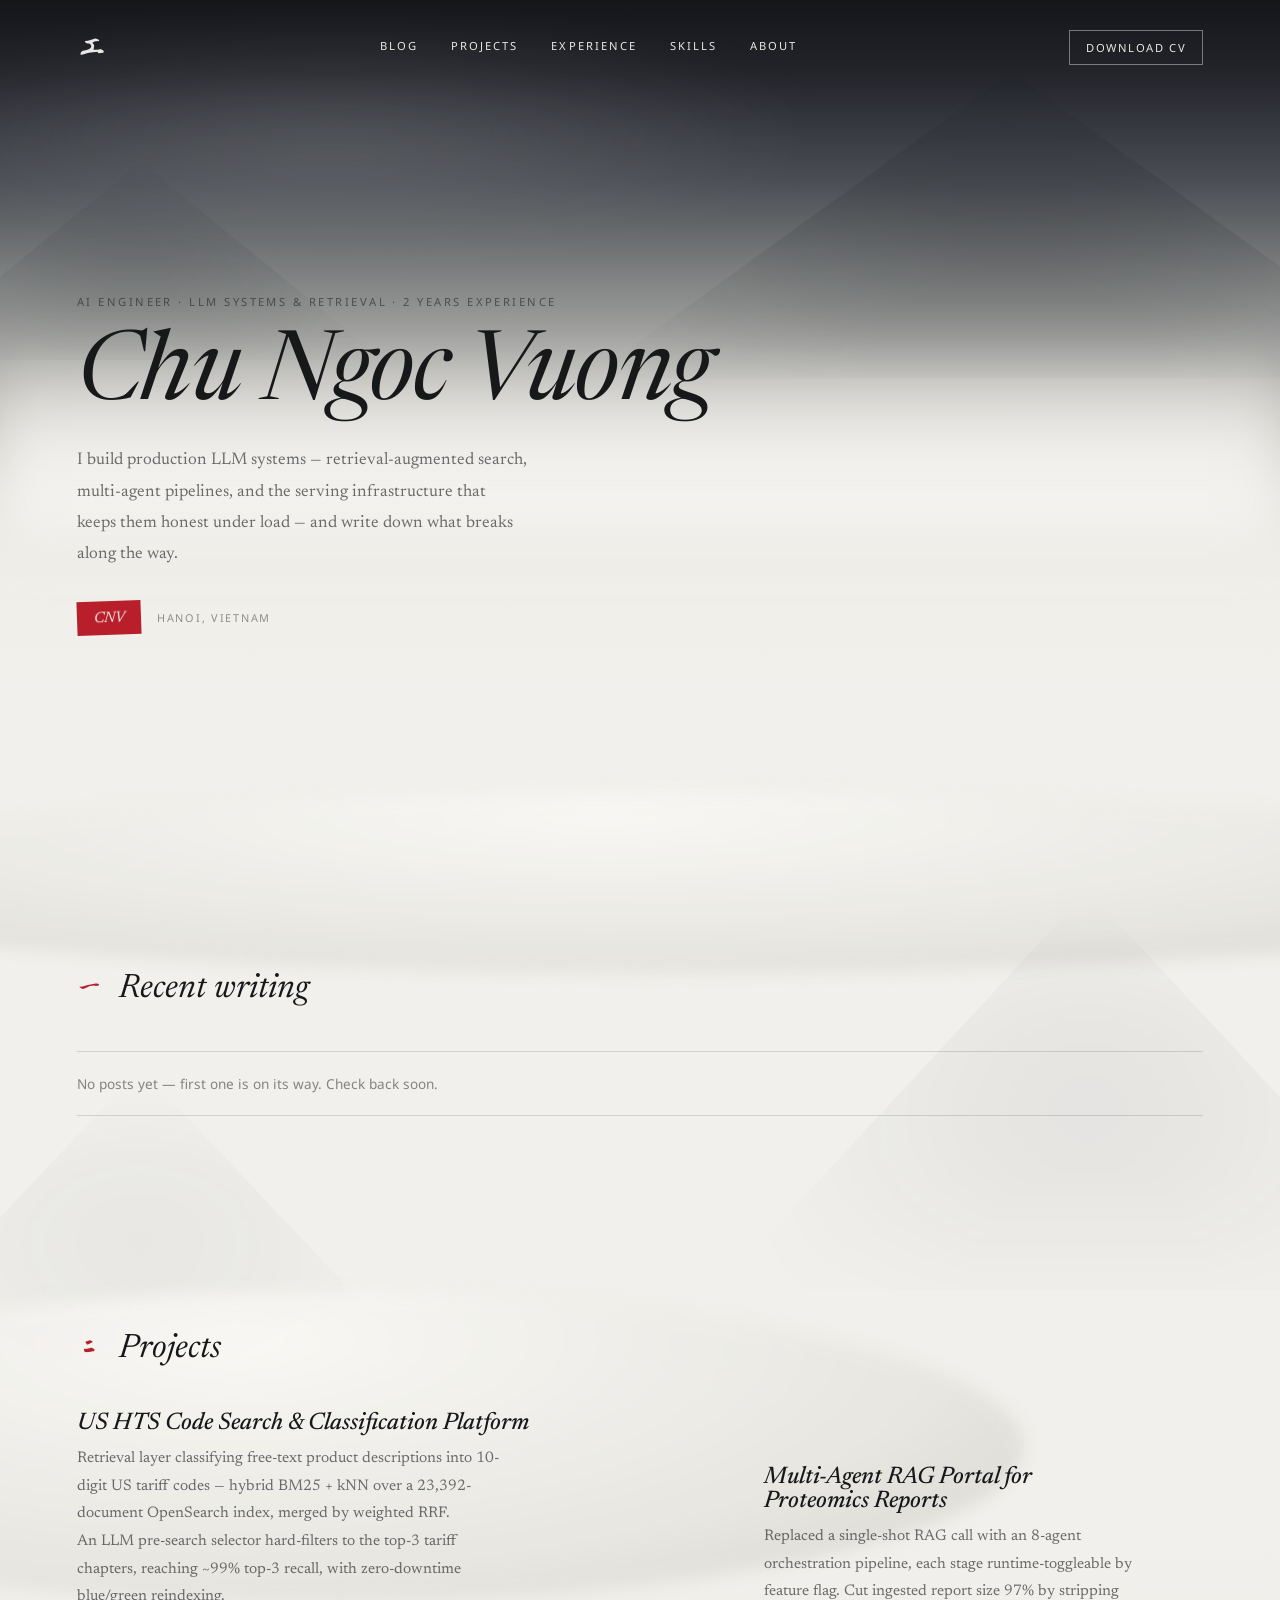
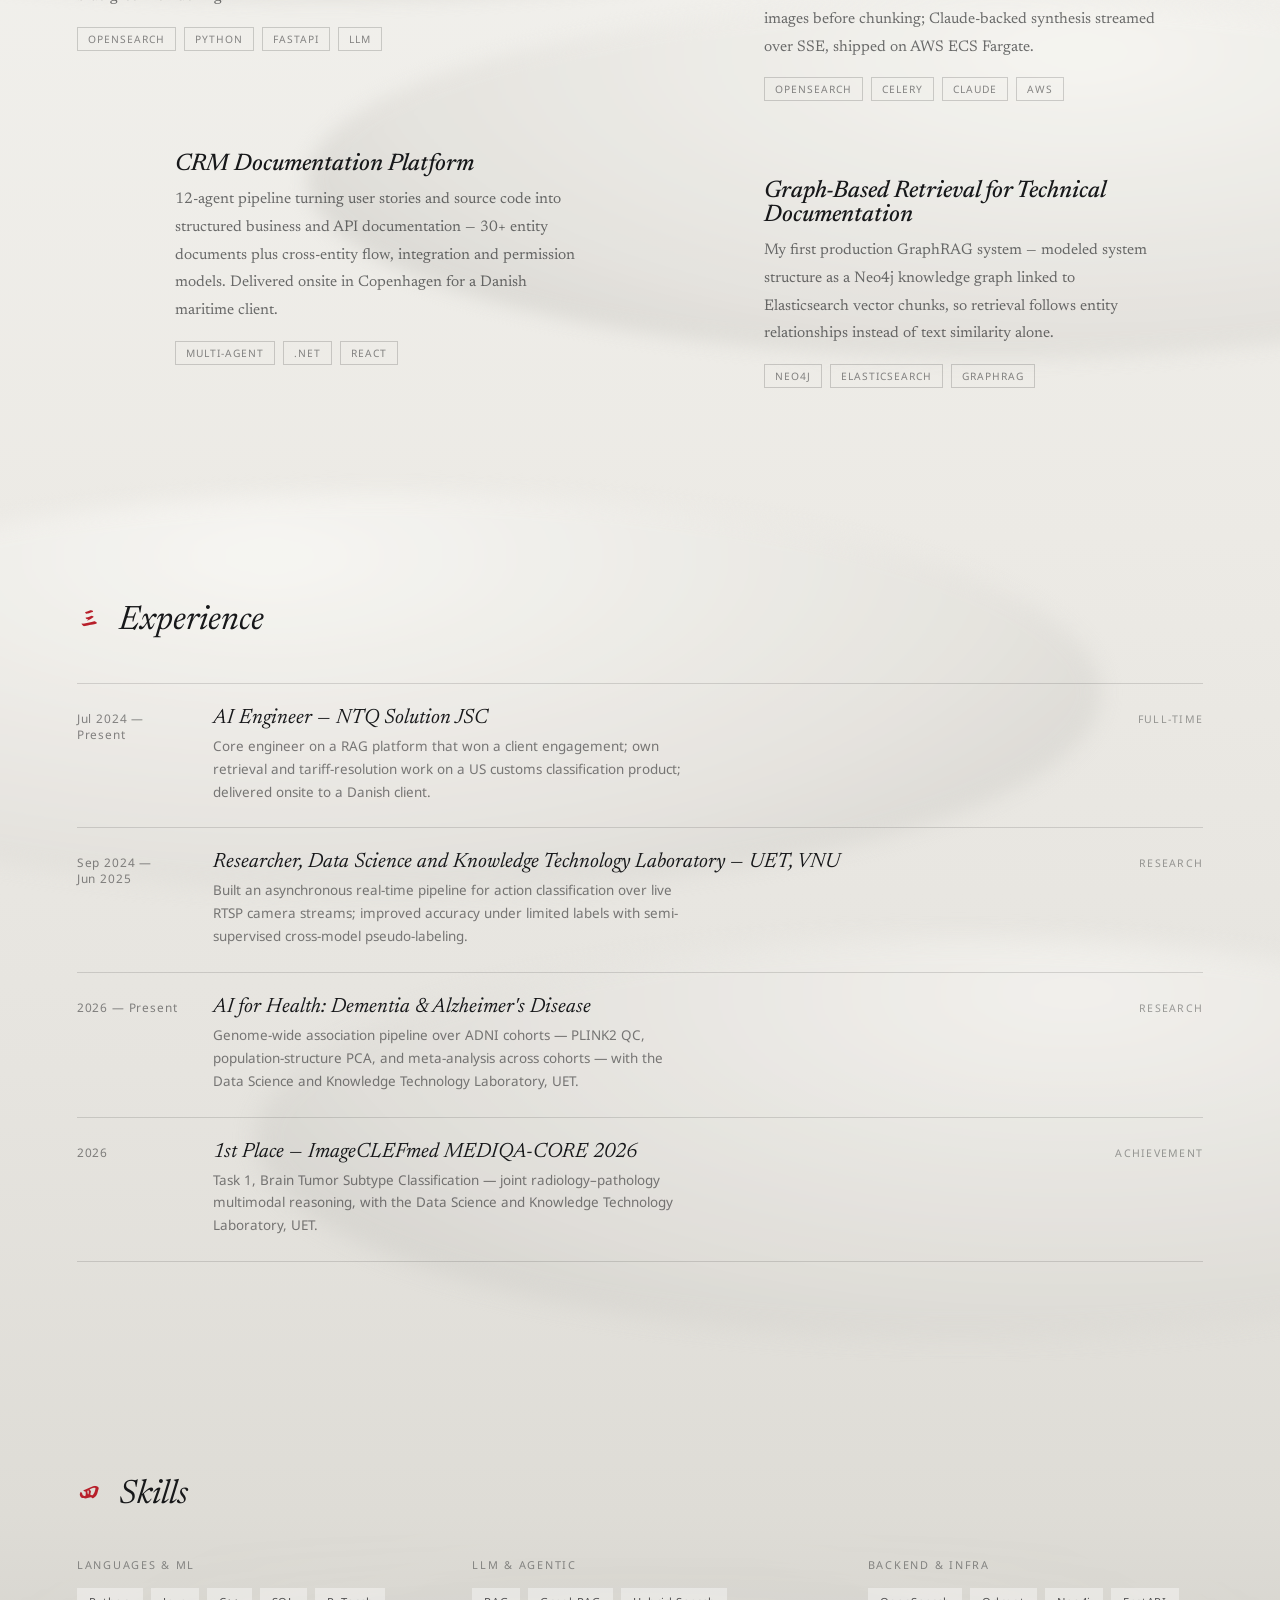
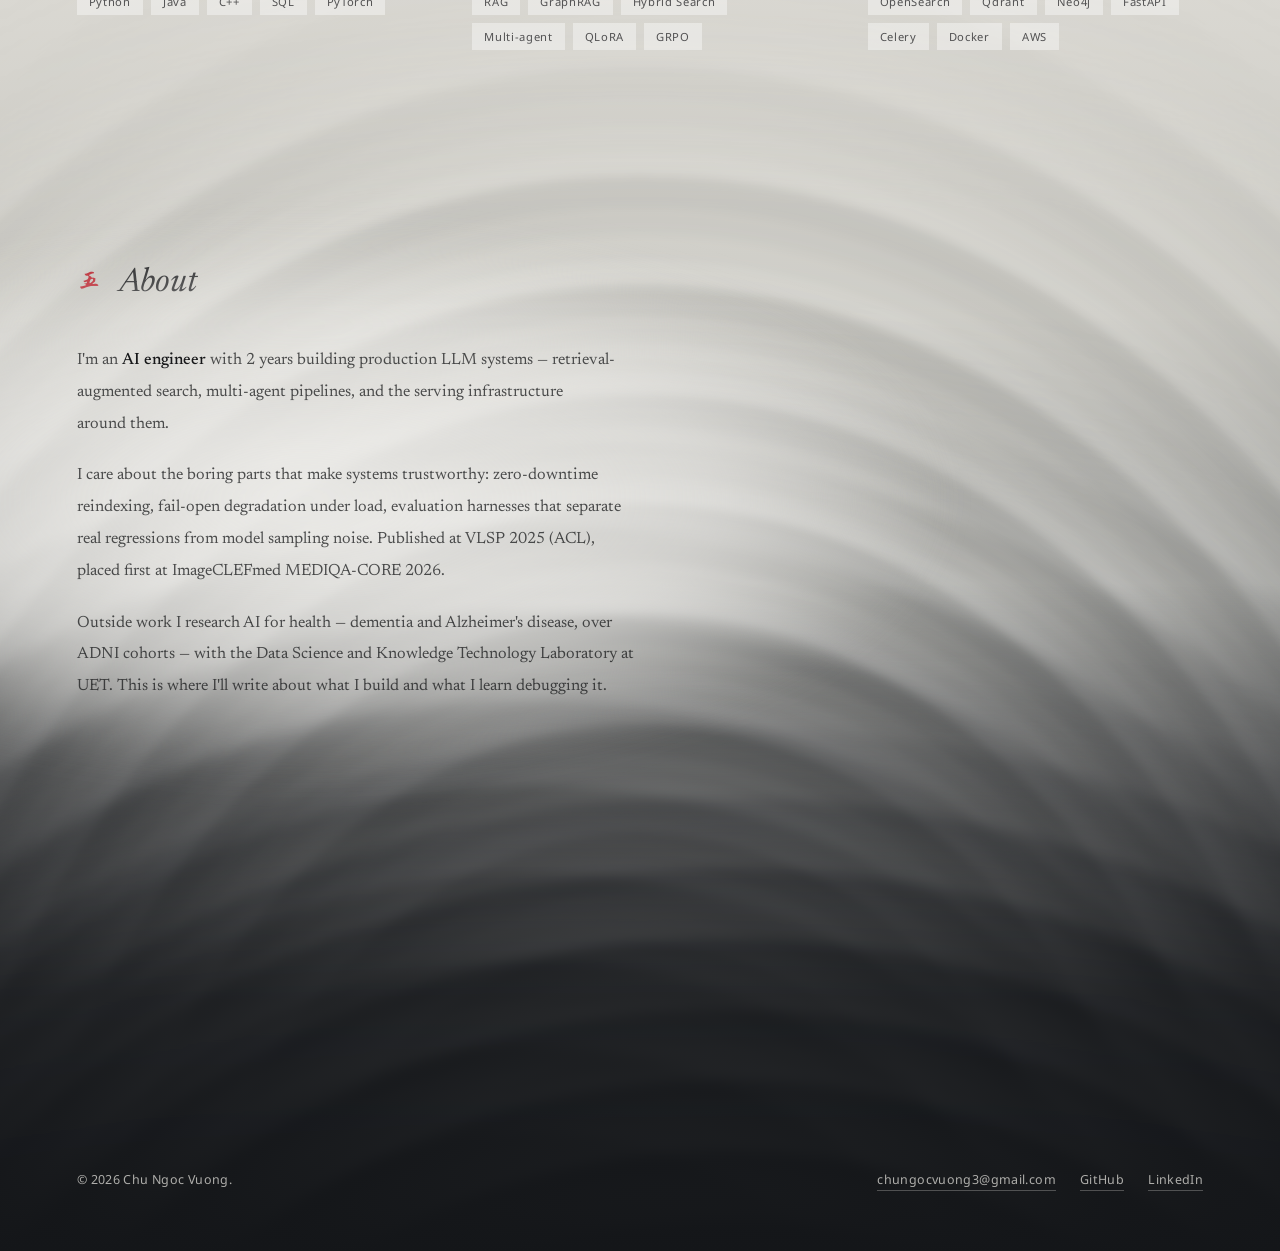
==== commit 0da05e7f: "content: update research/achievements — MEDIQA-CORE 2026 win, lab affiliation" ====
--- a/index.html
+++ b/index.html
@@ -15,13 +15,38 @@
   @keyframes mistIn{from{transform:translateY(26px) scale(1.04)}to{transform:none}}
   @keyframes riseIn{from{opacity:0;transform:translateY(22px)}to{opacity:1;transform:none}}
 
-  /* the design's style-hover="..." attributes ported to real CSS */
-  .nav-link{padding-bottom:3px;border-bottom:1px solid rgba(233,231,226,0)}
+  /* the design's style-hover="..." attributes ported to real CSS, plus transitions */
+  .nav-link{padding-bottom:3px;border-bottom:1px solid rgba(233,231,226,0);transition:border-color .35s ease,color .35s ease}
   .nav-link:hover{border-bottom:1px solid rgba(233,231,226,.7);color:#e9e7e2}
+  .cv-btn{transition:background .35s ease,color .35s ease,border-color .35s ease}
   .cv-btn:hover{background:#e9e7e2;color:#17181a;border-color:#e9e7e2}
   .blog-row:hover{background:linear-gradient(90deg,rgba(23,24,26,.05),transparent 70%);padding-left:14px}
+  .footer-link{transition:color .35s ease,border-color .35s ease}
   .footer-link:hover{color:#e9e7e2;border-color:#e9e7e2}
+
+  /* project cards + experience rows: subtle hover feedback the source design didn't have */
+  .project-card h3{transition:color .3s ease}
+  .project-card:hover h3{color:#b81f2a}
+  .exp-row:hover{background:linear-gradient(90deg,rgba(23,24,26,.045),transparent 75%);padding-left:10px}
+  .skill-chip{transition:background .3s ease,color .3s ease}
+  .skill-chip:hover{background:rgba(184,31,42,.12);color:#17181a}
+
+  /* scroll reveal, applied to every section below the hero. .blog-row/.exp-row
+     also need a hover transition on the same element, so list every transition
+     these combos use together here rather than in each class separately —
+     otherwise the two rules' "transition" shorthands would clobber each other. */
+  .reveal{opacity:0;transform:translateY(24px);transition:opacity 900ms cubic-bezier(.2,.7,.2,1),transform 900ms cubic-bezier(.2,.7,.2,1)}
+  .reveal.blog-row,.reveal.exp-row{transition:opacity 900ms cubic-bezier(.2,.7,.2,1),transform 900ms cubic-bezier(.2,.7,.2,1),background .4s ease,padding-left .4s ease}
+  .reveal.in{opacity:1;transform:none}
+  .reveal-stagger > .reveal:nth-child(1){transition-delay:0ms}
+  .reveal-stagger > .reveal:nth-child(2){transition-delay:90ms}
+  .reveal-stagger > .reveal:nth-child(3){transition-delay:180ms}
+  .reveal-stagger > .reveal:nth-child(4){transition-delay:270ms}
+  @media (prefers-reduced-motion: reduce){
+    .reveal{opacity:1;transform:none;transition:none}
+  }
 </style>
+<noscript><style>.reveal{opacity:1 !important;transform:none !important}</style></noscript>
 </head>
 <body>
 
@@ -79,25 +104,25 @@
   </section>
 
   <section id="blog" style="position:relative;z-index:1;padding:clamp(64px,12vh,130px) clamp(24px,6vw,96px)">
-    <div style="display:flex;align-items:baseline;gap:18px;margin-bottom:clamp(28px,5vh,48px)">
+    <div class="reveal" style="display:flex;align-items:baseline;gap:18px;margin-bottom:clamp(28px,5vh,48px)">
       <span style="font-family:'Zhi Mang Xing',cursive;font-size:1.7rem;color:#b81f2a;line-height:1">一</span>
       <h2 style="font-family:Newsreader,serif;font-style:italic;font-weight:400;font-size:clamp(1.5rem,3.2vw,2.1rem);margin:0">Recent writing</h2>
     </div>
 
     <div id="blog-list">
-      <p style="font-family:'Noto Sans',sans-serif;font-size:.85rem;color:rgba(23,24,26,.5);padding:22px 0;border-top:1px solid rgba(23,24,26,.14);border-bottom:1px solid rgba(23,24,26,.14);margin:0">No posts yet — first one is on its way. Check back soon.</p>
+      <p class="reveal" style="font-family:'Noto Sans',sans-serif;font-size:.85rem;color:rgba(23,24,26,.5);padding:22px 0;border-top:1px solid rgba(23,24,26,.14);border-bottom:1px solid rgba(23,24,26,.14);margin:0">No posts yet — first one is on its way. Check back soon.</p>
     </div>
   </section>
 
   <section id="projects" style="position:relative;z-index:1;padding:clamp(64px,12vh,130px) clamp(24px,6vw,96px)">
-    <div style="display:flex;align-items:baseline;gap:18px;margin-bottom:clamp(28px,5vh,48px)">
+    <div class="reveal" style="display:flex;align-items:baseline;gap:18px;margin-bottom:clamp(28px,5vh,48px)">
       <span style="font-family:'Zhi Mang Xing',cursive;font-size:1.7rem;color:#b81f2a;line-height:1">二</span>
       <h2 style="font-family:Newsreader,serif;font-style:italic;font-weight:400;font-size:clamp(1.5rem,3.2vw,2.1rem);margin:0">Projects</h2>
     </div>
 
-    <div style="display:grid;grid-template-columns:repeat(12,1fr);gap:clamp(28px,4vw,64px) clamp(24px,4vw,56px)">
-
-      <article style="grid-column:1/7">
+    <div class="reveal-stagger" style="display:grid;grid-template-columns:repeat(12,1fr);gap:clamp(28px,4vw,64px) clamp(24px,4vw,56px)">
+
+      <article class="reveal project-card" style="grid-column:1/7">
         <h3 style="font-family:Newsreader,serif;font-style:italic;font-weight:500;font-size:clamp(1.15rem,2.4vw,1.5rem);margin:0 0 10px">US HTS Code Search &amp; Classification Platform</h3>
         <p style="font-size:.96rem;line-height:1.8;color:rgba(23,24,26,.62);margin:0 0 16px;max-width:48ch">Retrieval layer classifying free-text product descriptions into 10-digit US tariff codes — hybrid BM25 + kNN over a 23,392-document OpenSearch index, merged by weighted RRF. An LLM pre-search selector hard-filters to the top-3 tariff chapters, reaching ~99% top-3 recall, with zero-downtime blue/green reindexing.</p>
         <div style="display:flex;flex-wrap:wrap;gap:8px;font-family:'Noto Sans',sans-serif;font-size:.64rem;letter-spacing:.1em;text-transform:uppercase;color:rgba(23,24,26,.5)">
@@ -108,7 +133,7 @@
         </div>
       </article>
 
-      <article style="grid-column:8/13;margin-top:clamp(0px,6vh,72px)">
+      <article class="reveal project-card" style="grid-column:8/13;margin-top:clamp(0px,6vh,72px)">
         <h3 style="font-family:Newsreader,serif;font-style:italic;font-weight:500;font-size:clamp(1.15rem,2.4vw,1.5rem);margin:0 0 10px">Multi-Agent RAG Portal for Proteomics Reports</h3>
         <p style="font-size:.96rem;line-height:1.8;color:rgba(23,24,26,.62);margin:0 0 16px;max-width:44ch">Replaced a single-shot RAG call with an 8-agent orchestration pipeline, each stage runtime-toggleable by feature flag. Cut ingested report size 97% by stripping images before chunking; Claude-backed synthesis streamed over SSE, shipped on AWS ECS Fargate.</p>
         <div style="display:flex;flex-wrap:wrap;gap:8px;font-family:'Noto Sans',sans-serif;font-size:.64rem;letter-spacing:.1em;text-transform:uppercase;color:rgba(23,24,26,.5)">
@@ -119,7 +144,7 @@
         </div>
       </article>
 
-      <article style="grid-column:2/8">
+      <article class="reveal project-card" style="grid-column:2/8">
         <h3 style="font-family:Newsreader,serif;font-style:italic;font-weight:500;font-size:clamp(1.15rem,2.4vw,1.5rem);margin:0 0 10px">CRM Documentation Platform</h3>
         <p style="font-size:.96rem;line-height:1.8;color:rgba(23,24,26,.62);margin:0 0 16px;max-width:46ch">12-agent pipeline turning user stories and source code into structured business and API documentation — 30+ entity documents plus cross-entity flow, integration and permission models. Delivered onsite in Copenhagen for a Danish maritime client.</p>
         <div style="display:flex;flex-wrap:wrap;gap:8px;font-family:'Noto Sans',sans-serif;font-size:.64rem;letter-spacing:.1em;text-transform:uppercase;color:rgba(23,24,26,.5)">
@@ -129,7 +154,7 @@
         </div>
       </article>
 
-      <article style="grid-column:8/13;margin-top:clamp(0px,3vh,40px)">
+      <article class="reveal project-card" style="grid-column:8/13;margin-top:clamp(0px,3vh,40px)">
         <h3 style="font-family:Newsreader,serif;font-style:italic;font-weight:500;font-size:clamp(1.15rem,2.4vw,1.5rem);margin:0 0 10px">Graph-Based Retrieval for Technical Documentation</h3>
         <p style="font-size:.96rem;line-height:1.8;color:rgba(23,24,26,.62);margin:0 0 16px;max-width:44ch">My first production GraphRAG system — modeled system structure as a Neo4j knowledge graph linked to Elasticsearch vector chunks, so retrieval follows entity relationships instead of text similarity alone.</p>
         <div style="display:flex;flex-wrap:wrap;gap:8px;font-family:'Noto Sans',sans-serif;font-size:.64rem;letter-spacing:.1em;text-transform:uppercase;color:rgba(23,24,26,.5)">
@@ -143,12 +168,12 @@
   </section>
 
   <section id="experience" style="position:relative;z-index:1;padding:clamp(64px,12vh,130px) clamp(24px,6vw,96px)">
-    <div style="display:flex;align-items:baseline;gap:18px;margin-bottom:clamp(28px,5vh,48px)">
+    <div class="reveal" style="display:flex;align-items:baseline;gap:18px;margin-bottom:clamp(28px,5vh,48px)">
       <span style="font-family:'Zhi Mang Xing',cursive;font-size:1.7rem;color:#b81f2a;line-height:1">三</span>
       <h2 style="font-family:Newsreader,serif;font-style:italic;font-weight:400;font-size:clamp(1.5rem,3.2vw,2.1rem);margin:0">Experience</h2>
     </div>
 
-    <div style="display:grid;grid-template-columns:112px 1fr auto;align-items:baseline;gap:24px;padding:24px 0;border-top:1px solid rgba(23,24,26,.14)">
+    <div class="reveal exp-row" style="display:grid;grid-template-columns:112px 1fr auto;align-items:baseline;gap:24px;padding:24px 0;border-top:1px solid rgba(23,24,26,.14)">
       <span style="font-family:'Noto Sans',sans-serif;font-size:.74rem;letter-spacing:.07em;color:rgba(23,24,26,.5)">Jul 2024 — Present</span>
       <div>
         <div style="font-family:Newsreader,serif;font-style:italic;font-size:clamp(1.08rem,2.2vw,1.3rem)">AI Engineer — NTQ Solution JSC</div>
@@ -156,76 +181,84 @@
       </div>
       <span style="font-family:'Noto Sans',sans-serif;font-size:.66rem;letter-spacing:.12em;text-transform:uppercase;color:rgba(23,24,26,.4);white-space:nowrap">Full-time</span>
     </div>
-    <div style="display:grid;grid-template-columns:112px 1fr auto;align-items:baseline;gap:24px;padding:24px 0;border-top:1px solid rgba(23,24,26,.14)">
+    <div class="reveal exp-row" style="display:grid;grid-template-columns:112px 1fr auto;align-items:baseline;gap:24px;padding:24px 0;border-top:1px solid rgba(23,24,26,.14)">
       <span style="font-family:'Noto Sans',sans-serif;font-size:.74rem;letter-spacing:.07em;color:rgba(23,24,26,.5)">Sep 2024 — Jun 2025</span>
       <div>
-        <div style="font-family:Newsreader,serif;font-style:italic;font-size:clamp(1.08rem,2.2vw,1.3rem)">Research Student, Human-Machine Interface Lab — UET, VNU</div>
+        <div style="font-family:Newsreader,serif;font-style:italic;font-size:clamp(1.08rem,2.2vw,1.3rem)">Researcher, Data Science and Knowledge Technology Laboratory — UET, VNU</div>
         <div style="font-family:'Noto Sans',sans-serif;font-size:.84rem;line-height:1.7;color:rgba(23,24,26,.55);margin-top:6px;max-width:60ch">Built an asynchronous real-time pipeline for action classification over live RTSP camera streams; improved accuracy under limited labels with semi-supervised cross-model pseudo-labeling.</div>
       </div>
       <span style="font-family:'Noto Sans',sans-serif;font-size:.66rem;letter-spacing:.12em;text-transform:uppercase;color:rgba(23,24,26,.4);white-space:nowrap">Research</span>
     </div>
-    <div style="display:grid;grid-template-columns:112px 1fr auto;align-items:baseline;gap:24px;padding:24px 0;border-top:1px solid rgba(23,24,26,.14);border-bottom:1px solid rgba(23,24,26,.14)">
+    <div class="reveal exp-row" style="display:grid;grid-template-columns:112px 1fr auto;align-items:baseline;gap:24px;padding:24px 0;border-top:1px solid rgba(23,24,26,.14)">
       <span style="font-family:'Noto Sans',sans-serif;font-size:.74rem;letter-spacing:.07em;color:rgba(23,24,26,.5)">2026 — Present</span>
       <div>
         <div style="font-family:Newsreader,serif;font-style:italic;font-size:clamp(1.08rem,2.2vw,1.3rem)">AI for Health: Dementia &amp; Alzheimer's Disease</div>
-        <div style="font-family:'Noto Sans',sans-serif;font-size:.84rem;line-height:1.7;color:rgba(23,24,26,.55);margin-top:6px;max-width:60ch">Independent genome-wide association pipeline over ADNI cohorts — PLINK2 QC, population-structure PCA, and meta-analysis across cohorts.</div>
+        <div style="font-family:'Noto Sans',sans-serif;font-size:.84rem;line-height:1.7;color:rgba(23,24,26,.55);margin-top:6px;max-width:60ch">Genome-wide association pipeline over ADNI cohorts — PLINK2 QC, population-structure PCA, and meta-analysis across cohorts — with the Data Science and Knowledge Technology Laboratory, UET.</div>
       </div>
       <span style="font-family:'Noto Sans',sans-serif;font-size:.66rem;letter-spacing:.12em;text-transform:uppercase;color:rgba(23,24,26,.4);white-space:nowrap">Research</span>
     </div>
+    <div class="reveal exp-row" style="display:grid;grid-template-columns:112px 1fr auto;align-items:baseline;gap:24px;padding:24px 0;border-top:1px solid rgba(23,24,26,.14);border-bottom:1px solid rgba(23,24,26,.14)">
+      <span style="font-family:'Noto Sans',sans-serif;font-size:.74rem;letter-spacing:.07em;color:rgba(23,24,26,.5)">2026</span>
+      <div>
+        <div style="font-family:Newsreader,serif;font-style:italic;font-size:clamp(1.08rem,2.2vw,1.3rem)">1st Place — ImageCLEFmed MEDIQA-CORE 2026</div>
+        <div style="font-family:'Noto Sans',sans-serif;font-size:.84rem;line-height:1.7;color:rgba(23,24,26,.55);margin-top:6px;max-width:60ch">Task 1, Brain Tumor Subtype Classification — joint radiology–pathology multimodal reasoning, with the Data Science and Knowledge Technology Laboratory, UET.</div>
+      </div>
+      <span style="font-family:'Noto Sans',sans-serif;font-size:.66rem;letter-spacing:.12em;text-transform:uppercase;color:rgba(23,24,26,.4);white-space:nowrap">Achievement</span>
+    </div>
   </section>
 
   <section id="skills" style="position:relative;z-index:1;padding:clamp(64px,12vh,130px) clamp(24px,6vw,96px)">
-    <div style="display:flex;align-items:baseline;gap:18px;margin-bottom:clamp(28px,5vh,48px)">
+    <div class="reveal" style="display:flex;align-items:baseline;gap:18px;margin-bottom:clamp(28px,5vh,48px)">
       <span style="font-family:'Zhi Mang Xing',cursive;font-size:1.7rem;color:#b81f2a;line-height:1">四</span>
       <h2 style="font-family:Newsreader,serif;font-style:italic;font-weight:400;font-size:clamp(1.5rem,3.2vw,2.1rem);margin:0">Skills</h2>
     </div>
-    <div style="display:grid;grid-template-columns:repeat(auto-fit,minmax(220px,1fr));gap:clamp(28px,5vw,60px)">
-      <div>
+    <div class="reveal-stagger" style="display:grid;grid-template-columns:repeat(auto-fit,minmax(220px,1fr));gap:clamp(28px,5vw,60px)">
+      <div class="reveal">
         <span style="display:block;font-family:'Noto Sans',sans-serif;font-size:.68rem;letter-spacing:.16em;text-transform:uppercase;color:rgba(23,24,26,.45);margin-bottom:16px">Languages &amp; ML</span>
         <div style="display:flex;flex-wrap:wrap;gap:8px;font-family:'Noto Sans',sans-serif;font-size:.7rem;letter-spacing:.06em;color:rgba(23,24,26,.72)">
-          <span style="padding:6px 12px;background:rgba(255,255,255,.4)">Python</span>
-          <span style="padding:6px 12px;background:rgba(255,255,255,.4)">Java</span>
-          <span style="padding:6px 12px;background:rgba(255,255,255,.4)">C++</span>
-          <span style="padding:6px 12px;background:rgba(255,255,255,.4)">SQL</span>
-          <span style="padding:6px 12px;background:rgba(255,255,255,.4)">PyTorch</span>
-        </div>
-      </div>
-      <div>
+          <span class="skill-chip" style="padding:6px 12px;background:rgba(255,255,255,.4)">Python</span>
+          <span class="skill-chip" style="padding:6px 12px;background:rgba(255,255,255,.4)">Java</span>
+          <span class="skill-chip" style="padding:6px 12px;background:rgba(255,255,255,.4)">C++</span>
+          <span class="skill-chip" style="padding:6px 12px;background:rgba(255,255,255,.4)">SQL</span>
+          <span class="skill-chip" style="padding:6px 12px;background:rgba(255,255,255,.4)">PyTorch</span>
+        </div>
+      </div>
+      <div class="reveal">
         <span style="display:block;font-family:'Noto Sans',sans-serif;font-size:.68rem;letter-spacing:.16em;text-transform:uppercase;color:rgba(23,24,26,.45);margin-bottom:16px">LLM &amp; Agentic</span>
         <div style="display:flex;flex-wrap:wrap;gap:8px;font-family:'Noto Sans',sans-serif;font-size:.7rem;letter-spacing:.06em;color:rgba(23,24,26,.72)">
-          <span style="padding:6px 12px;background:rgba(255,255,255,.4)">RAG</span>
-          <span style="padding:6px 12px;background:rgba(255,255,255,.4)">GraphRAG</span>
-          <span style="padding:6px 12px;background:rgba(255,255,255,.4)">Hybrid Search</span>
-          <span style="padding:6px 12px;background:rgba(255,255,255,.4)">Multi-agent</span>
-          <span style="padding:6px 12px;background:rgba(255,255,255,.4)">QLoRA</span>
-          <span style="padding:6px 12px;background:rgba(255,255,255,.4)">GRPO</span>
-        </div>
-      </div>
-      <div>
+          <span class="skill-chip" style="padding:6px 12px;background:rgba(255,255,255,.4)">RAG</span>
+          <span class="skill-chip" style="padding:6px 12px;background:rgba(255,255,255,.4)">GraphRAG</span>
+          <span class="skill-chip" style="padding:6px 12px;background:rgba(255,255,255,.4)">Hybrid Search</span>
+          <span class="skill-chip" style="padding:6px 12px;background:rgba(255,255,255,.4)">Multi-agent</span>
+          <span class="skill-chip" style="padding:6px 12px;background:rgba(255,255,255,.4)">QLoRA</span>
+          <span class="skill-chip" style="padding:6px 12px;background:rgba(255,255,255,.4)">GRPO</span>
+        </div>
+      </div>
+      <div class="reveal">
         <span style="display:block;font-family:'Noto Sans',sans-serif;font-size:.68rem;letter-spacing:.16em;text-transform:uppercase;color:rgba(23,24,26,.45);margin-bottom:16px">Backend &amp; Infra</span>
         <div style="display:flex;flex-wrap:wrap;gap:8px;font-family:'Noto Sans',sans-serif;font-size:.7rem;letter-spacing:.06em;color:rgba(23,24,26,.72)">
-          <span style="padding:6px 12px;background:rgba(255,255,255,.4)">OpenSearch</span>
-          <span style="padding:6px 12px;background:rgba(255,255,255,.4)">Qdrant</span>
-          <span style="padding:6px 12px;background:rgba(255,255,255,.4)">Neo4j</span>
-          <span style="padding:6px 12px;background:rgba(255,255,255,.4)">FastAPI</span>
-          <span style="padding:6px 12px;background:rgba(255,255,255,.4)">Celery</span>
-          <span style="padding:6px 12px;background:rgba(255,255,255,.4)">Docker</span>
-          <span style="padding:6px 12px;background:rgba(255,255,255,.4)">AWS</span>
+          <span class="skill-chip" style="padding:6px 12px;background:rgba(255,255,255,.4)">OpenSearch</span>
+          <span class="skill-chip" style="padding:6px 12px;background:rgba(255,255,255,.4)">Qdrant</span>
+          <span class="skill-chip" style="padding:6px 12px;background:rgba(255,255,255,.4)">Neo4j</span>
+          <span class="skill-chip" style="padding:6px 12px;background:rgba(255,255,255,.4)">FastAPI</span>
+          <span class="skill-chip" style="padding:6px 12px;background:rgba(255,255,255,.4)">Celery</span>
+          <span class="skill-chip" style="padding:6px 12px;background:rgba(255,255,255,.4)">Docker</span>
+          <span class="skill-chip" style="padding:6px 12px;background:rgba(255,255,255,.4)">AWS</span>
         </div>
       </div>
     </div>
   </section>
 
   <section id="about" style="position:relative;z-index:1;padding:clamp(64px,12vh,130px) clamp(24px,6vw,96px) clamp(180px,32vh,340px)">
-    <div style="display:flex;align-items:baseline;gap:18px;margin-bottom:clamp(28px,5vh,48px)">
+    <div class="reveal" style="display:flex;align-items:baseline;gap:18px;margin-bottom:clamp(28px,5vh,48px)">
       <span style="font-family:'Zhi Mang Xing',cursive;font-size:1.7rem;color:#b81f2a;line-height:1">五</span>
       <h2 style="font-family:Newsreader,serif;font-style:italic;font-weight:400;font-size:clamp(1.5rem,3.2vw,2.1rem);margin:0">About</h2>
     </div>
     <div aria-hidden="true" style="position:absolute;left:-6%;right:18%;top:8%;bottom:26%;pointer-events:none;background:radial-gradient(ellipse 70% 60% at 34% 50%,rgba(244,243,240,.88) 0%,rgba(244,243,240,.55) 52%,rgba(244,243,240,0) 82%);filter:blur(24px)"></div>
-    <div style="position:relative;font-size:1.02rem;line-height:1.95;color:rgba(23,24,26,.75);max-width:62ch;display:flex;flex-direction:column;gap:20px">
+    <div class="reveal" style="position:relative;font-size:1.02rem;line-height:1.95;color:rgba(23,24,26,.75);max-width:62ch;display:flex;flex-direction:column;gap:20px">
       <p style="margin:0">I'm an <strong style="color:#17181a;font-weight:500">AI engineer</strong> with 2 years building production LLM systems — retrieval-augmented search, multi-agent pipelines, and the serving infrastructure around them.</p>
       <p style="margin:0">I care about the boring parts that make systems trustworthy: zero-downtime reindexing, fail-open degradation under load, evaluation harnesses that separate real regressions from model sampling noise. Published at VLSP 2025 (ACL), placed first at ImageCLEFmed MEDIQA-CORE 2026.</p>
-      <p style="margin:0">Outside work I research AI for health — dementia and Alzheimer's disease, over ADNI cohorts. This is where I'll write about what I build and what I learn debugging it.</p>
+      <p style="margin:0">Outside work I research AI for health — dementia and Alzheimer's disease, over ADNI cohorts — with the Data Science and Knowledge Technology Laboratory at UET. This is where I'll write about what I build and what I learn debugging it.</p>
     </div>
   </section>
 
@@ -242,6 +275,32 @@
 
 </div>
 
+<script>
+  // Scroll-reveal: observes any .reveal element not yet marked .in and fades/rises
+  // it in. Exposed on window so blog.js can re-run it after injecting post rows.
+  window.observeReveals = (function () {
+    if (!("IntersectionObserver" in window)) {
+      return function observeReveals(root) {
+        (root || document).querySelectorAll(".reveal:not(.in)").forEach((el) => el.classList.add("in"));
+      };
+    }
+    const observer = new IntersectionObserver(
+      (entries) => {
+        entries.forEach((entry) => {
+          if (entry.isIntersecting) {
+            entry.target.classList.add("in");
+            observer.unobserve(entry.target);
+          }
+        });
+      },
+      { threshold: 0.15, rootMargin: "0px 0px -40px 0px" }
+    );
+    return function observeReveals(root) {
+      (root || document).querySelectorAll(".reveal:not(.in)").forEach((el) => observer.observe(el));
+    };
+  })();
+  window.observeReveals(document);
+</script>
 <script src="./blog.js"></script>
 </body>
 </html>
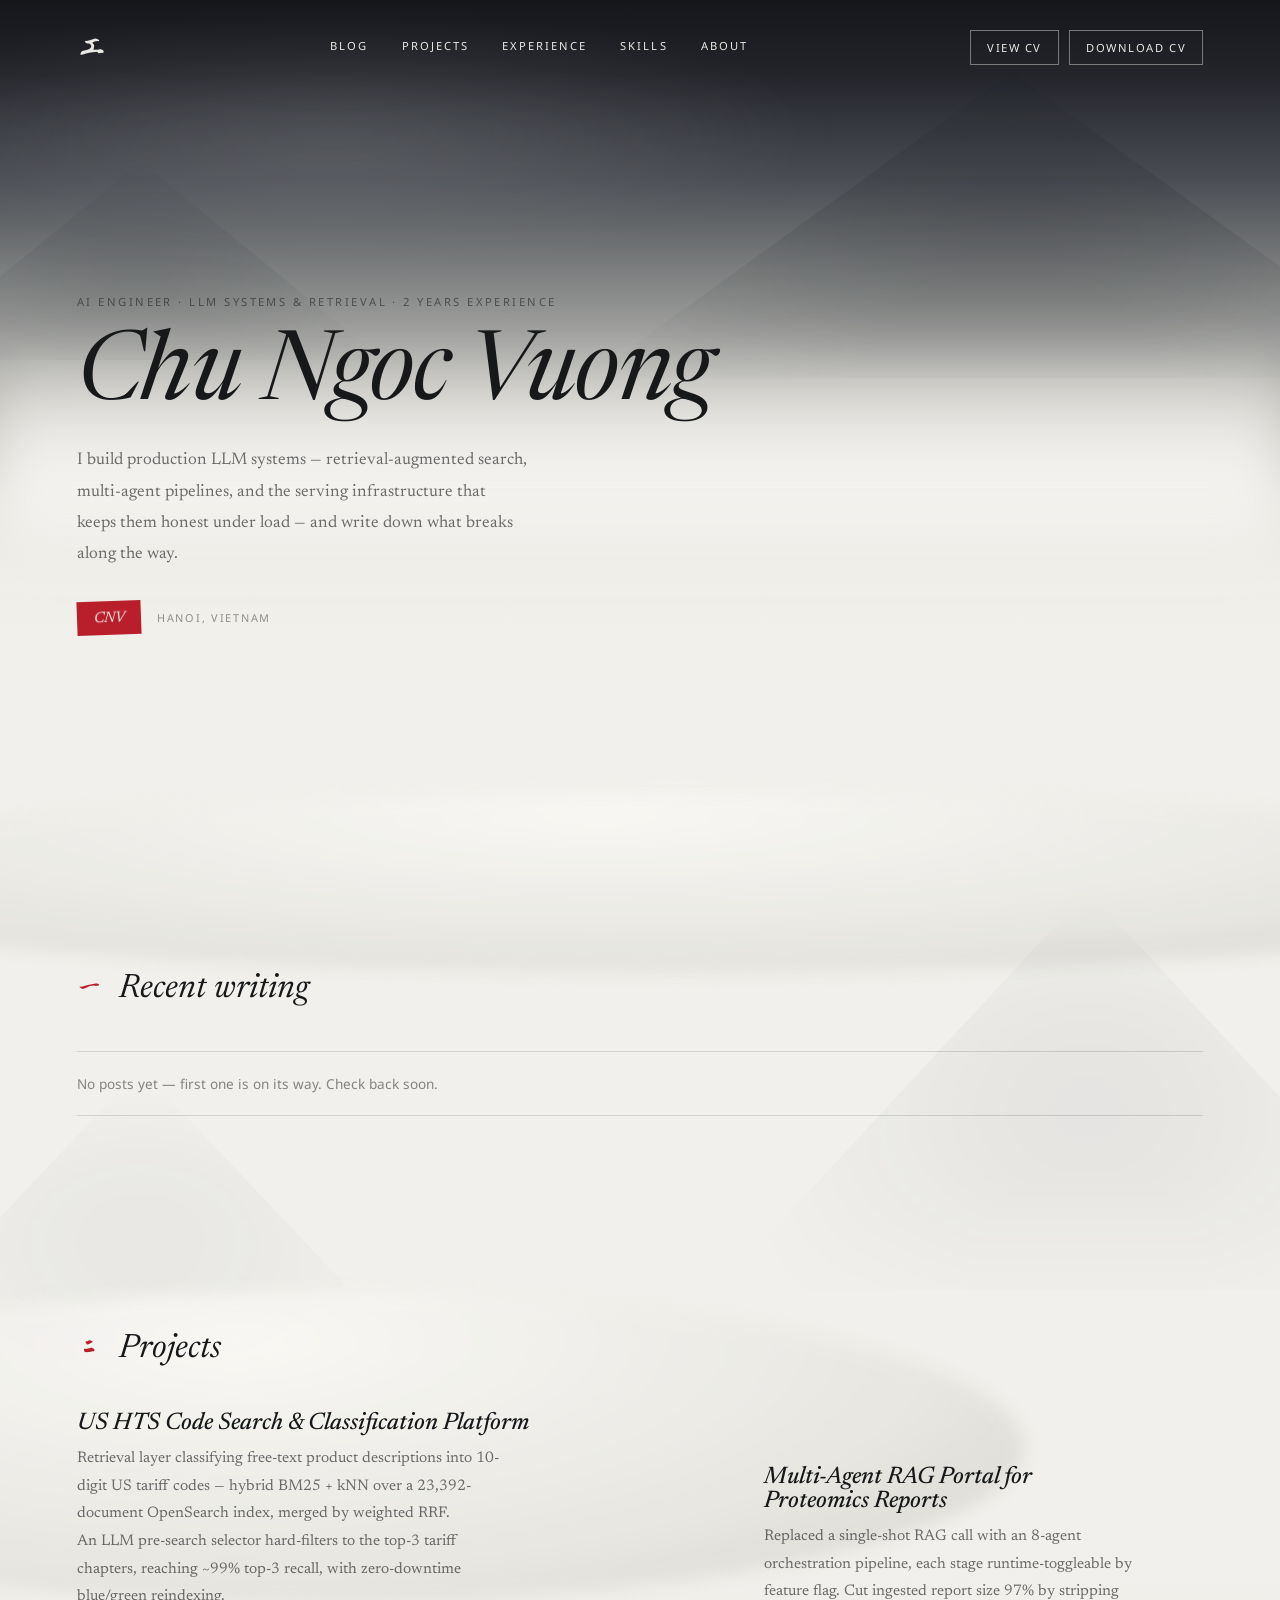
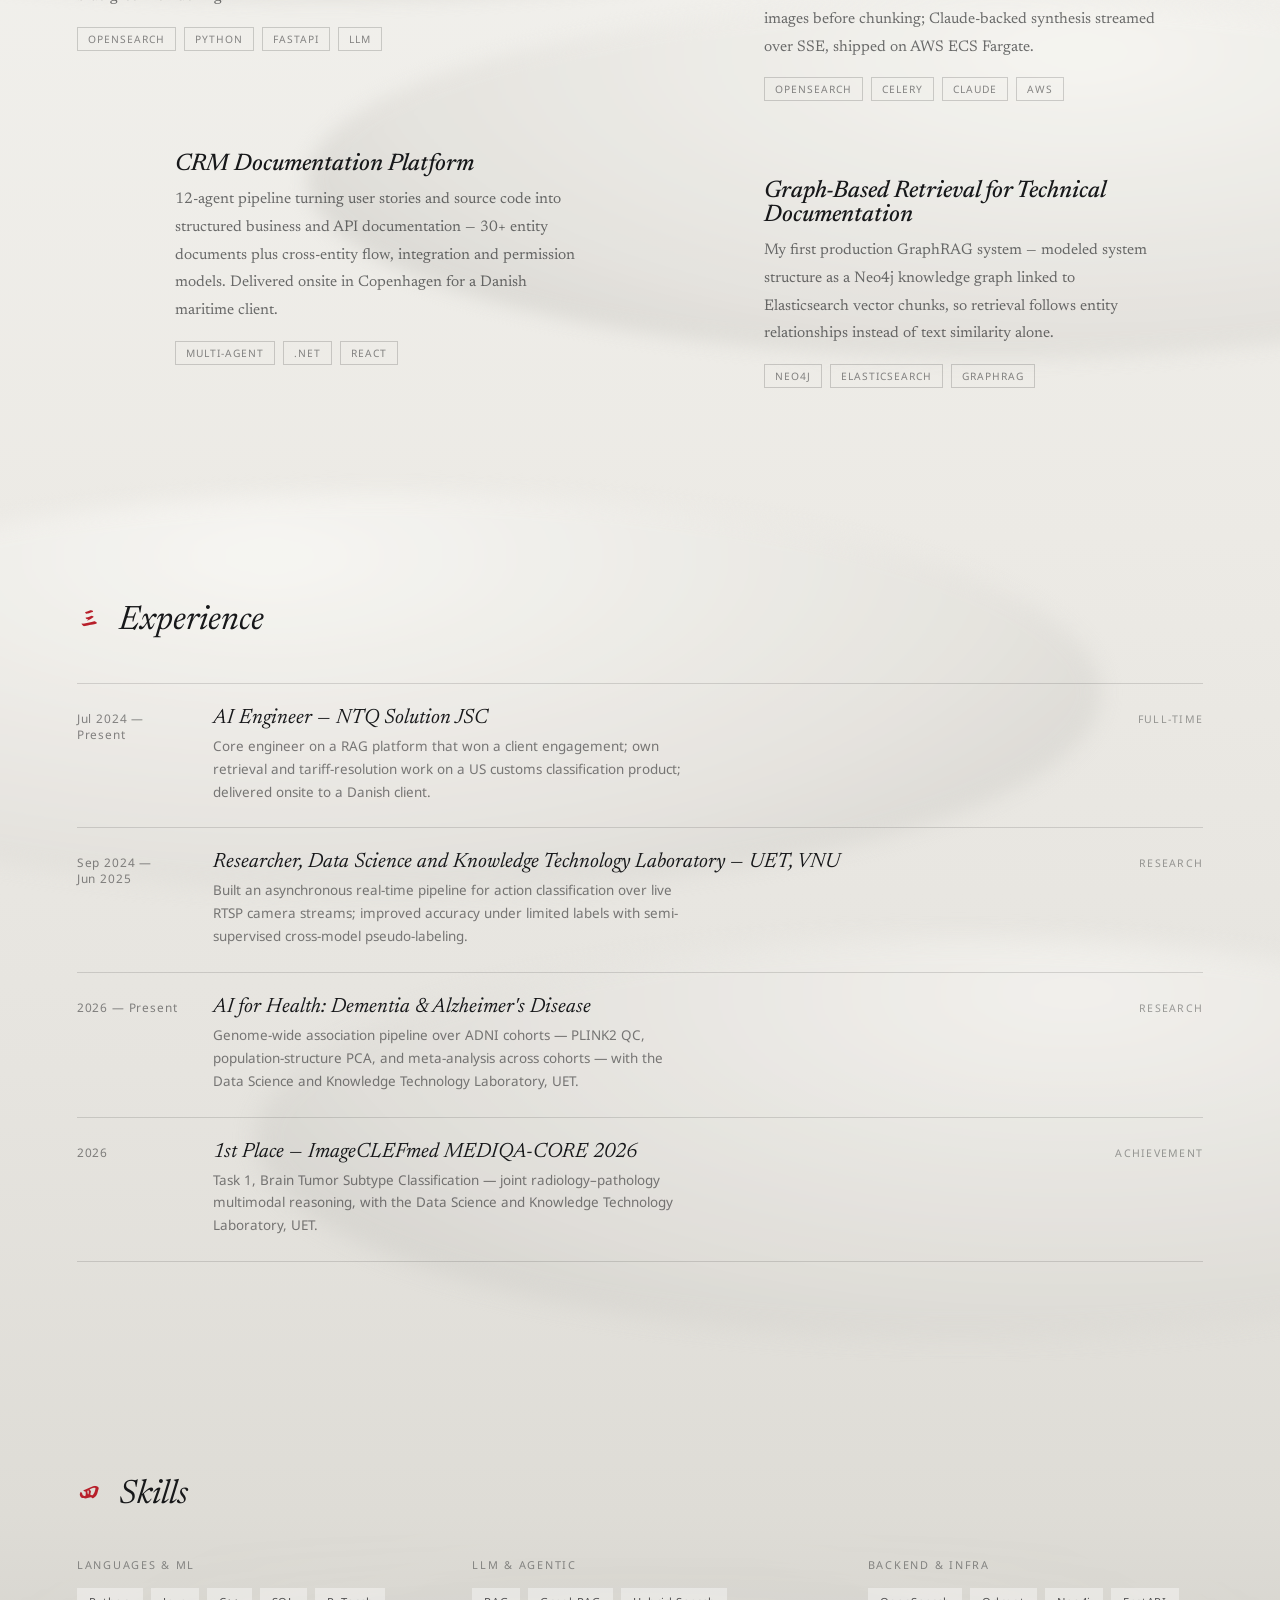
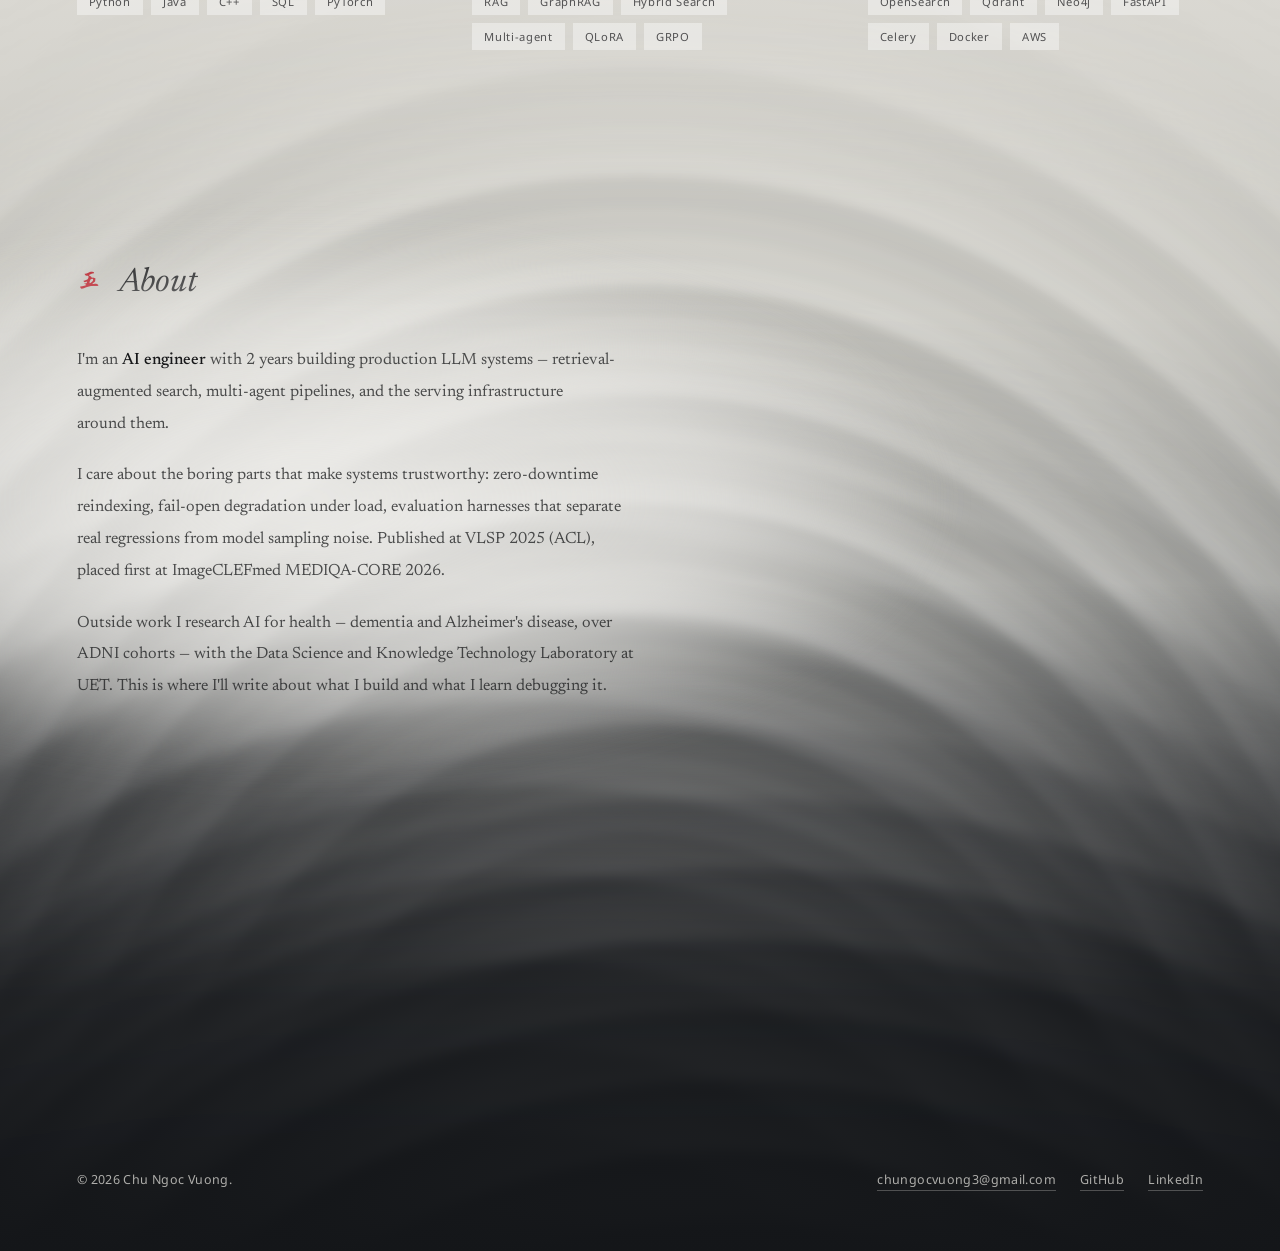
==== commit 0e564df7: "feat: add View CV button alongside Download CV" ====
--- a/index.html
+++ b/index.html
@@ -87,7 +87,10 @@
         <a class="nav-link" href="#skills">Skills</a>
         <a class="nav-link" href="#about">About</a>
       </nav>
-      <a class="cv-btn" href="./cv.pdf" download style="font-family:'Noto Sans',sans-serif;font-size:.7rem;letter-spacing:.14em;text-transform:uppercase;padding:9px 16px;border:1px solid rgba(233,231,226,.45);color:#e9e7e2;white-space:nowrap">Download CV</a>
+      <div style="display:flex;gap:10px;flex-wrap:wrap">
+        <a class="cv-btn" href="./cv.pdf" target="_blank" rel="noopener" style="font-family:'Noto Sans',sans-serif;font-size:.7rem;letter-spacing:.14em;text-transform:uppercase;padding:9px 16px;border:1px solid rgba(233,231,226,.45);color:#e9e7e2;white-space:nowrap">View CV</a>
+        <a class="cv-btn" href="./cv.pdf" download style="font-family:'Noto Sans',sans-serif;font-size:.7rem;letter-spacing:.14em;text-transform:uppercase;padding:9px 16px;border:1px solid rgba(233,231,226,.45);color:#e9e7e2;white-space:nowrap">Download CV</a>
+      </div>
     </header>
 
     <div style="flex:1;display:flex;align-items:center;padding:0 clamp(24px,6vw,96px)">
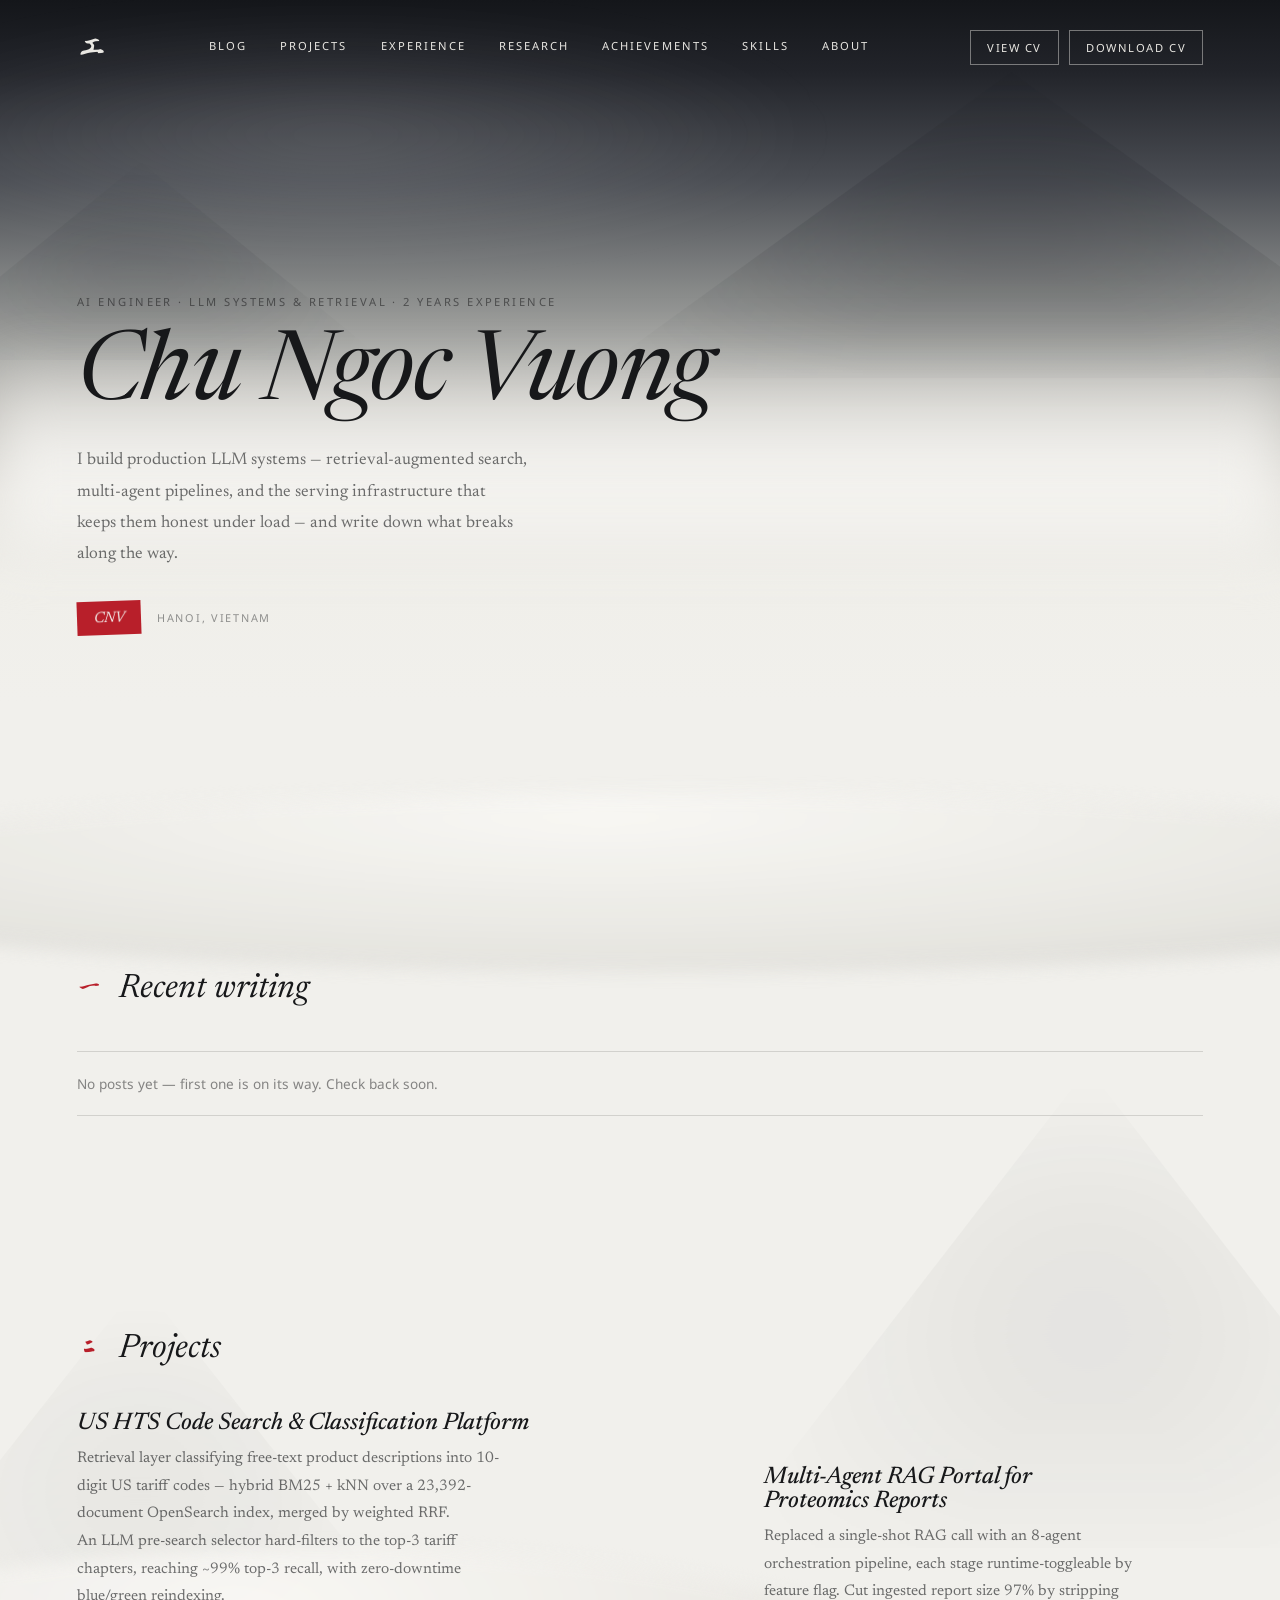
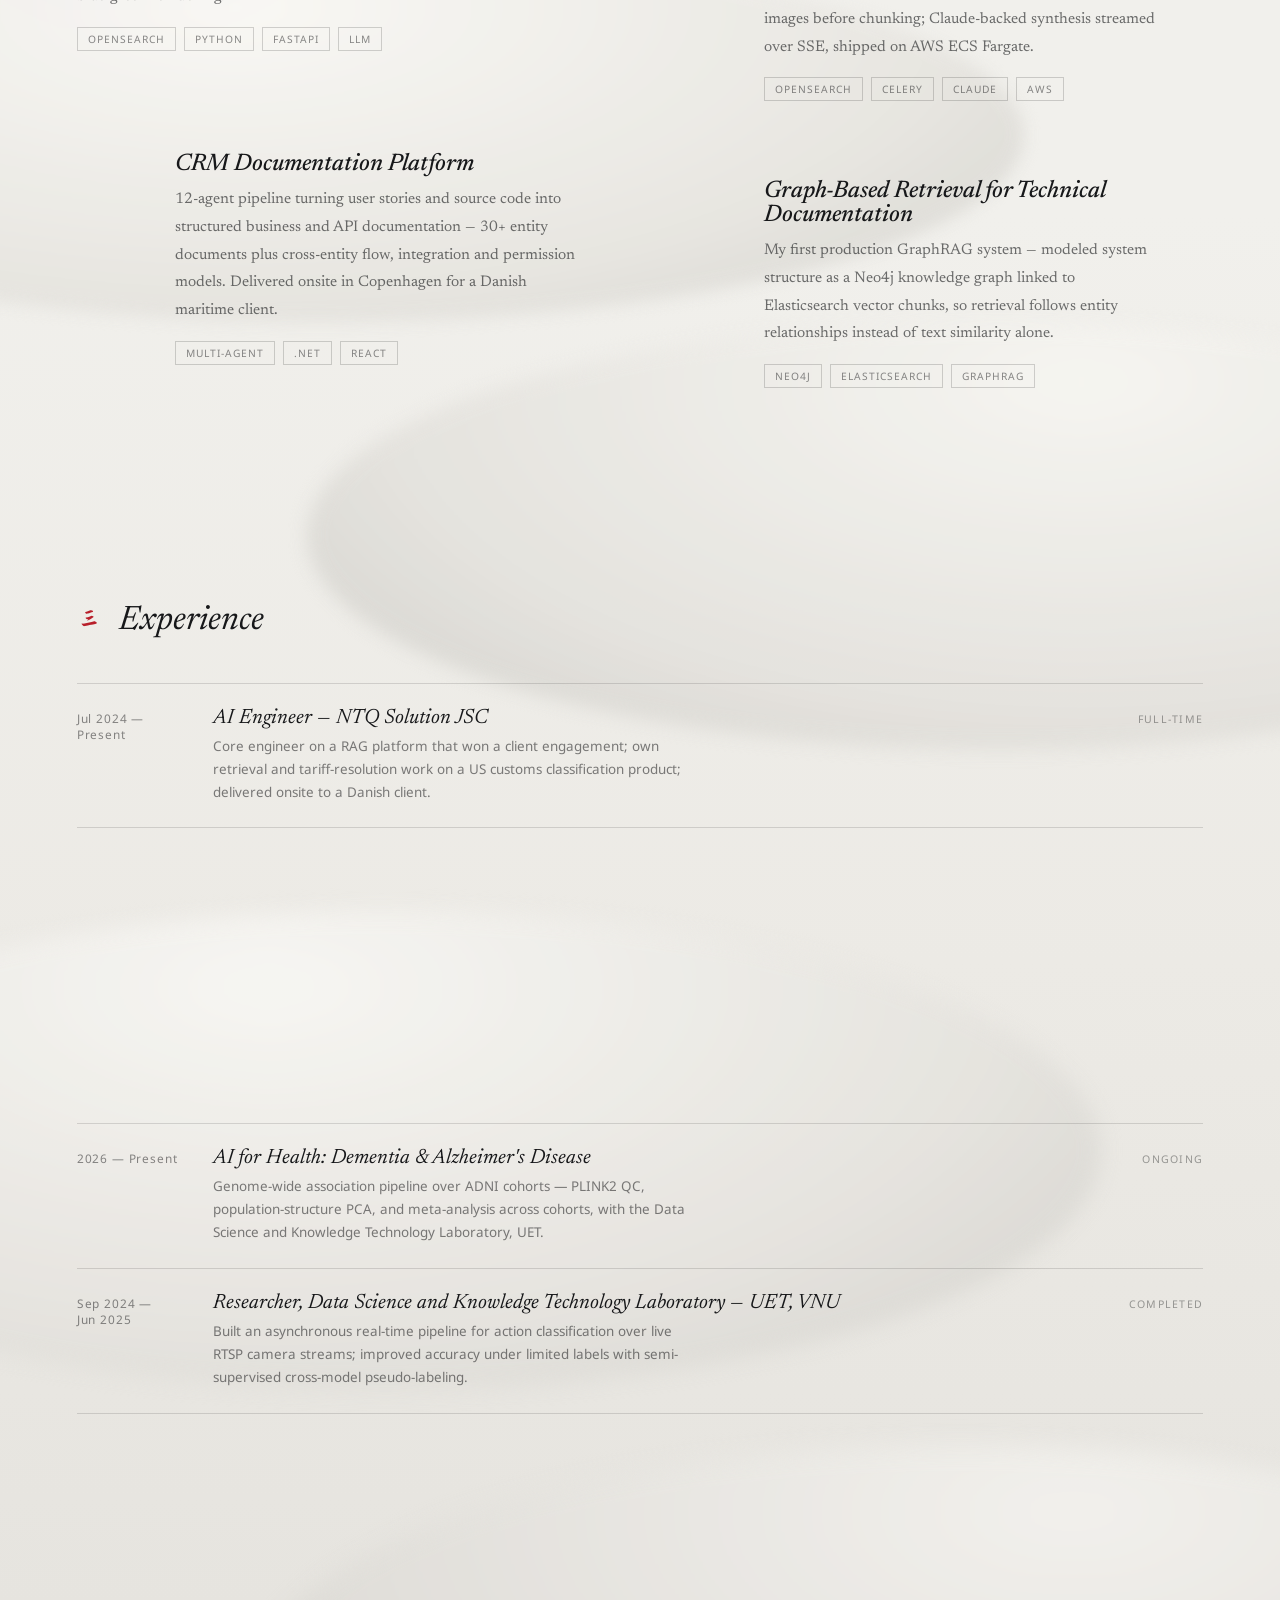
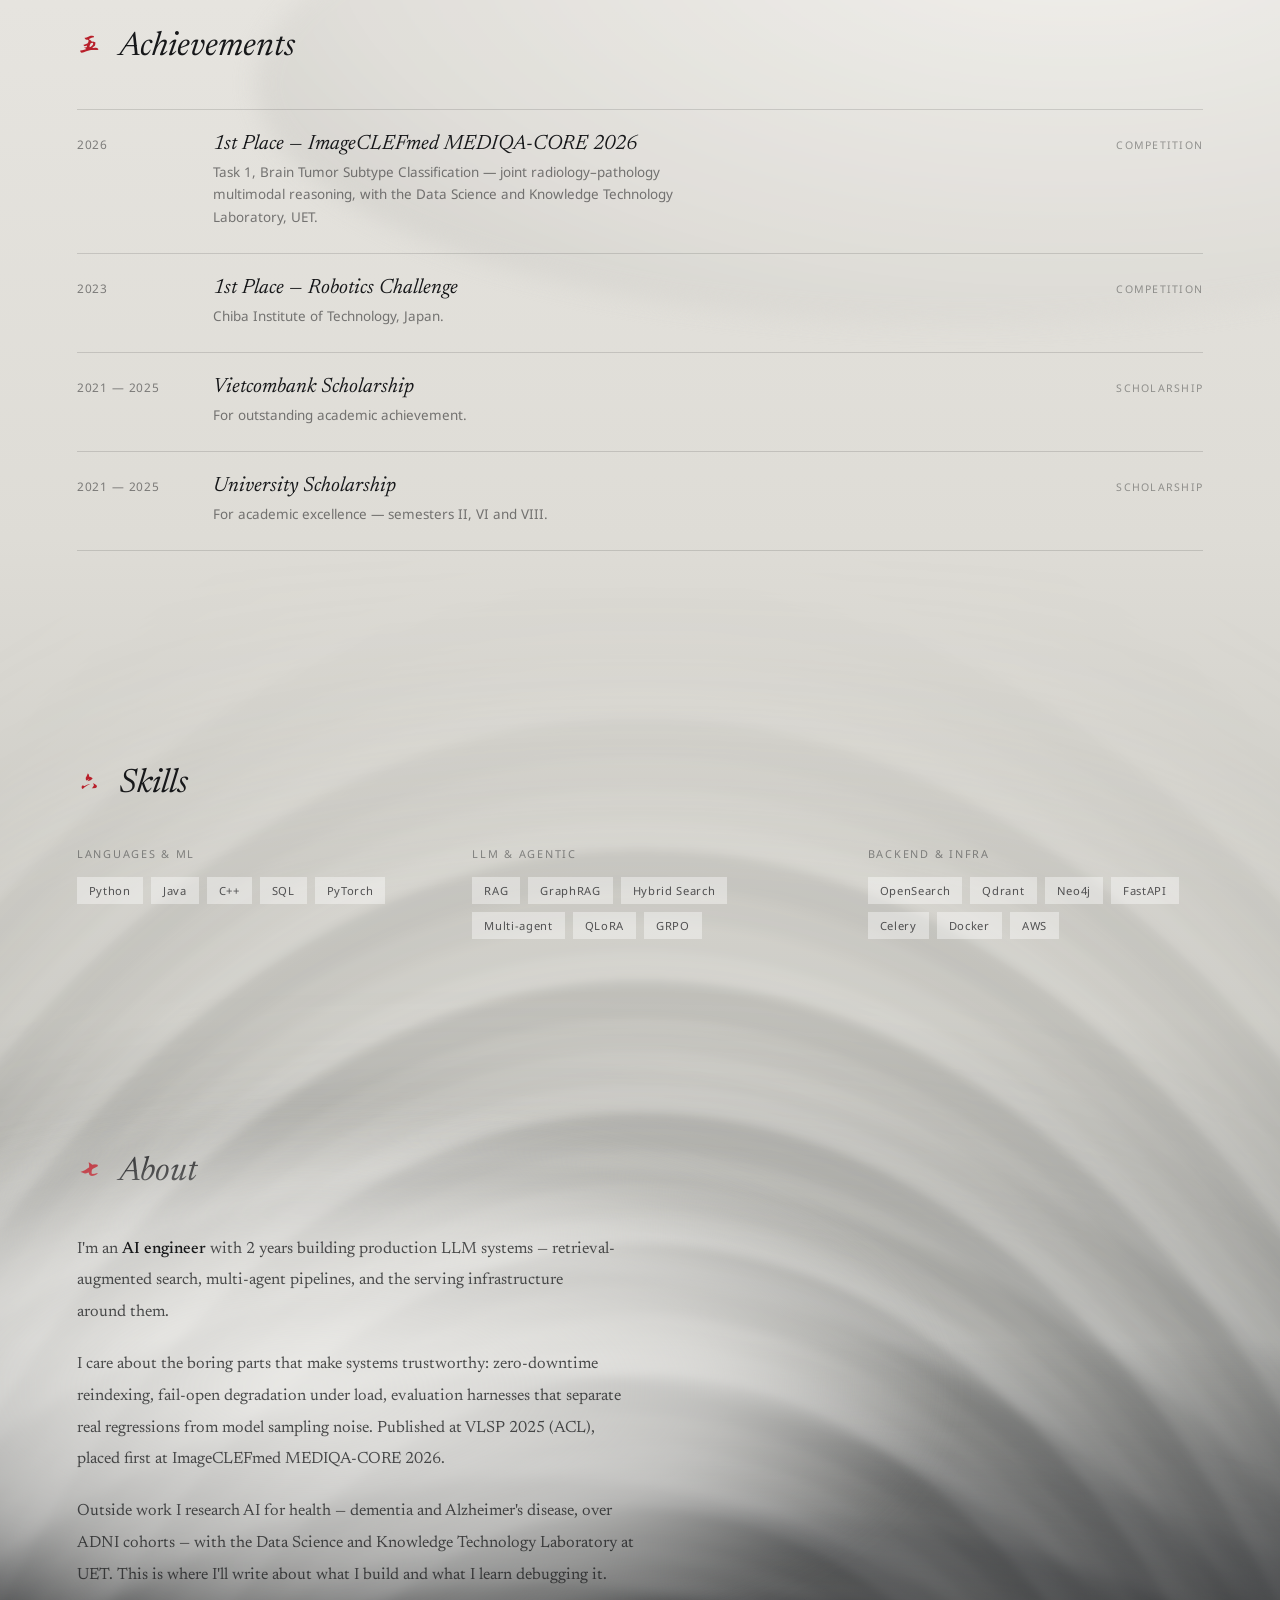
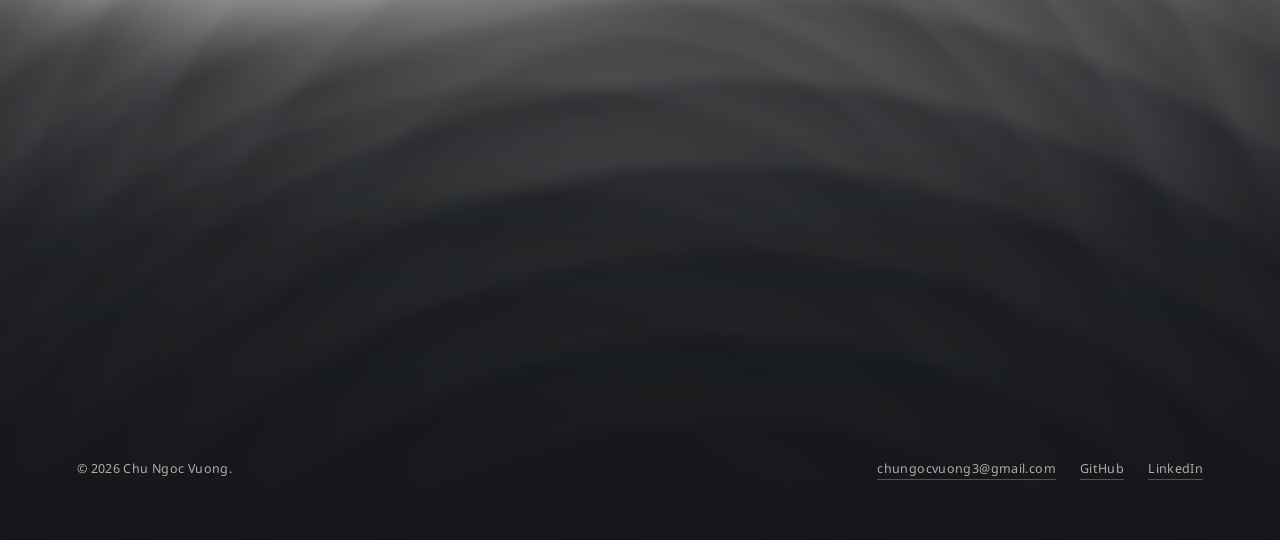
==== commit 0b08a676: "feat: split Research and Achievements into their own sections" ====
--- a/index.html
+++ b/index.html
@@ -84,6 +84,8 @@
         <a class="nav-link" href="#blog">Blog</a>
         <a class="nav-link" href="#projects">Projects</a>
         <a class="nav-link" href="#experience">Experience</a>
+        <a class="nav-link" href="#research">Research</a>
+        <a class="nav-link" href="#achievements">Achievements</a>
         <a class="nav-link" href="#skills">Skills</a>
         <a class="nav-link" href="#about">About</a>
       </nav>
@@ -176,7 +178,7 @@
       <h2 style="font-family:Newsreader,serif;font-style:italic;font-weight:400;font-size:clamp(1.5rem,3.2vw,2.1rem);margin:0">Experience</h2>
     </div>
 
-    <div class="reveal exp-row" style="display:grid;grid-template-columns:112px 1fr auto;align-items:baseline;gap:24px;padding:24px 0;border-top:1px solid rgba(23,24,26,.14)">
+    <div class="reveal exp-row" style="display:grid;grid-template-columns:112px 1fr auto;align-items:baseline;gap:24px;padding:24px 0;border-top:1px solid rgba(23,24,26,.14);border-bottom:1px solid rgba(23,24,26,.14)">
       <span style="font-family:'Noto Sans',sans-serif;font-size:.74rem;letter-spacing:.07em;color:rgba(23,24,26,.5)">Jul 2024 — Present</span>
       <div>
         <div style="font-family:Newsreader,serif;font-style:italic;font-size:clamp(1.08rem,2.2vw,1.3rem)">AI Engineer — NTQ Solution JSC</div>
@@ -184,35 +186,75 @@
       </div>
       <span style="font-family:'Noto Sans',sans-serif;font-size:.66rem;letter-spacing:.12em;text-transform:uppercase;color:rgba(23,24,26,.4);white-space:nowrap">Full-time</span>
     </div>
+  </section>
+
+  <section id="research" style="position:relative;z-index:1;padding:clamp(64px,12vh,130px) clamp(24px,6vw,96px)">
+    <div class="reveal" style="display:flex;align-items:baseline;gap:18px;margin-bottom:clamp(28px,5vh,48px)">
+      <span style="font-family:'Zhi Mang Xing',cursive;font-size:1.7rem;color:#b81f2a;line-height:1">四</span>
+      <h2 style="font-family:Newsreader,serif;font-style:italic;font-weight:400;font-size:clamp(1.5rem,3.2vw,2.1rem);margin:0">Research</h2>
+    </div>
+
     <div class="reveal exp-row" style="display:grid;grid-template-columns:112px 1fr auto;align-items:baseline;gap:24px;padding:24px 0;border-top:1px solid rgba(23,24,26,.14)">
+      <span style="font-family:'Noto Sans',sans-serif;font-size:.74rem;letter-spacing:.07em;color:rgba(23,24,26,.5)">2026 — Present</span>
+      <div>
+        <div style="font-family:Newsreader,serif;font-style:italic;font-size:clamp(1.08rem,2.2vw,1.3rem)">AI for Health: Dementia &amp; Alzheimer's Disease</div>
+        <div style="font-family:'Noto Sans',sans-serif;font-size:.84rem;line-height:1.7;color:rgba(23,24,26,.55);margin-top:6px;max-width:60ch">Genome-wide association pipeline over ADNI cohorts — PLINK2 QC, population-structure PCA, and meta-analysis across cohorts, with the Data Science and Knowledge Technology Laboratory, UET.</div>
+      </div>
+      <span style="font-family:'Noto Sans',sans-serif;font-size:.66rem;letter-spacing:.12em;text-transform:uppercase;color:rgba(23,24,26,.4);white-space:nowrap">Ongoing</span>
+    </div>
+    <div class="reveal exp-row" style="display:grid;grid-template-columns:112px 1fr auto;align-items:baseline;gap:24px;padding:24px 0;border-top:1px solid rgba(23,24,26,.14);border-bottom:1px solid rgba(23,24,26,.14)">
       <span style="font-family:'Noto Sans',sans-serif;font-size:.74rem;letter-spacing:.07em;color:rgba(23,24,26,.5)">Sep 2024 — Jun 2025</span>
       <div>
         <div style="font-family:Newsreader,serif;font-style:italic;font-size:clamp(1.08rem,2.2vw,1.3rem)">Researcher, Data Science and Knowledge Technology Laboratory — UET, VNU</div>
         <div style="font-family:'Noto Sans',sans-serif;font-size:.84rem;line-height:1.7;color:rgba(23,24,26,.55);margin-top:6px;max-width:60ch">Built an asynchronous real-time pipeline for action classification over live RTSP camera streams; improved accuracy under limited labels with semi-supervised cross-model pseudo-labeling.</div>
       </div>
-      <span style="font-family:'Noto Sans',sans-serif;font-size:.66rem;letter-spacing:.12em;text-transform:uppercase;color:rgba(23,24,26,.4);white-space:nowrap">Research</span>
-    </div>
+      <span style="font-family:'Noto Sans',sans-serif;font-size:.66rem;letter-spacing:.12em;text-transform:uppercase;color:rgba(23,24,26,.4);white-space:nowrap">Completed</span>
+    </div>
+  </section>
+
+  <section id="achievements" style="position:relative;z-index:1;padding:clamp(64px,12vh,130px) clamp(24px,6vw,96px)">
+    <div class="reveal" style="display:flex;align-items:baseline;gap:18px;margin-bottom:clamp(28px,5vh,48px)">
+      <span style="font-family:'Zhi Mang Xing',cursive;font-size:1.7rem;color:#b81f2a;line-height:1">五</span>
+      <h2 style="font-family:Newsreader,serif;font-style:italic;font-weight:400;font-size:clamp(1.5rem,3.2vw,2.1rem);margin:0">Achievements</h2>
+    </div>
+
     <div class="reveal exp-row" style="display:grid;grid-template-columns:112px 1fr auto;align-items:baseline;gap:24px;padding:24px 0;border-top:1px solid rgba(23,24,26,.14)">
-      <span style="font-family:'Noto Sans',sans-serif;font-size:.74rem;letter-spacing:.07em;color:rgba(23,24,26,.5)">2026 — Present</span>
-      <div>
-        <div style="font-family:Newsreader,serif;font-style:italic;font-size:clamp(1.08rem,2.2vw,1.3rem)">AI for Health: Dementia &amp; Alzheimer's Disease</div>
-        <div style="font-family:'Noto Sans',sans-serif;font-size:.84rem;line-height:1.7;color:rgba(23,24,26,.55);margin-top:6px;max-width:60ch">Genome-wide association pipeline over ADNI cohorts — PLINK2 QC, population-structure PCA, and meta-analysis across cohorts — with the Data Science and Knowledge Technology Laboratory, UET.</div>
-      </div>
-      <span style="font-family:'Noto Sans',sans-serif;font-size:.66rem;letter-spacing:.12em;text-transform:uppercase;color:rgba(23,24,26,.4);white-space:nowrap">Research</span>
-    </div>
-    <div class="reveal exp-row" style="display:grid;grid-template-columns:112px 1fr auto;align-items:baseline;gap:24px;padding:24px 0;border-top:1px solid rgba(23,24,26,.14);border-bottom:1px solid rgba(23,24,26,.14)">
       <span style="font-family:'Noto Sans',sans-serif;font-size:.74rem;letter-spacing:.07em;color:rgba(23,24,26,.5)">2026</span>
       <div>
         <div style="font-family:Newsreader,serif;font-style:italic;font-size:clamp(1.08rem,2.2vw,1.3rem)">1st Place — ImageCLEFmed MEDIQA-CORE 2026</div>
         <div style="font-family:'Noto Sans',sans-serif;font-size:.84rem;line-height:1.7;color:rgba(23,24,26,.55);margin-top:6px;max-width:60ch">Task 1, Brain Tumor Subtype Classification — joint radiology–pathology multimodal reasoning, with the Data Science and Knowledge Technology Laboratory, UET.</div>
       </div>
-      <span style="font-family:'Noto Sans',sans-serif;font-size:.66rem;letter-spacing:.12em;text-transform:uppercase;color:rgba(23,24,26,.4);white-space:nowrap">Achievement</span>
+      <span style="font-family:'Noto Sans',sans-serif;font-size:.66rem;letter-spacing:.12em;text-transform:uppercase;color:rgba(23,24,26,.4);white-space:nowrap">Competition</span>
+    </div>
+    <div class="reveal exp-row" style="display:grid;grid-template-columns:112px 1fr auto;align-items:baseline;gap:24px;padding:24px 0;border-top:1px solid rgba(23,24,26,.14)">
+      <span style="font-family:'Noto Sans',sans-serif;font-size:.74rem;letter-spacing:.07em;color:rgba(23,24,26,.5)">2023</span>
+      <div>
+        <div style="font-family:Newsreader,serif;font-style:italic;font-size:clamp(1.08rem,2.2vw,1.3rem)">1st Place — Robotics Challenge</div>
+        <div style="font-family:'Noto Sans',sans-serif;font-size:.84rem;line-height:1.7;color:rgba(23,24,26,.55);margin-top:6px;max-width:60ch">Chiba Institute of Technology, Japan.</div>
+      </div>
+      <span style="font-family:'Noto Sans',sans-serif;font-size:.66rem;letter-spacing:.12em;text-transform:uppercase;color:rgba(23,24,26,.4);white-space:nowrap">Competition</span>
+    </div>
+    <div class="reveal exp-row" style="display:grid;grid-template-columns:112px 1fr auto;align-items:baseline;gap:24px;padding:24px 0;border-top:1px solid rgba(23,24,26,.14)">
+      <span style="font-family:'Noto Sans',sans-serif;font-size:.74rem;letter-spacing:.07em;color:rgba(23,24,26,.5)">2021 — 2025</span>
+      <div>
+        <div style="font-family:Newsreader,serif;font-style:italic;font-size:clamp(1.08rem,2.2vw,1.3rem)">Vietcombank Scholarship</div>
+        <div style="font-family:'Noto Sans',sans-serif;font-size:.84rem;line-height:1.7;color:rgba(23,24,26,.55);margin-top:6px;max-width:60ch">For outstanding academic achievement.</div>
+      </div>
+      <span style="font-family:'Noto Sans',sans-serif;font-size:.66rem;letter-spacing:.12em;text-transform:uppercase;color:rgba(23,24,26,.4);white-space:nowrap">Scholarship</span>
+    </div>
+    <div class="reveal exp-row" style="display:grid;grid-template-columns:112px 1fr auto;align-items:baseline;gap:24px;padding:24px 0;border-top:1px solid rgba(23,24,26,.14);border-bottom:1px solid rgba(23,24,26,.14)">
+      <span style="font-family:'Noto Sans',sans-serif;font-size:.74rem;letter-spacing:.07em;color:rgba(23,24,26,.5)">2021 — 2025</span>
+      <div>
+        <div style="font-family:Newsreader,serif;font-style:italic;font-size:clamp(1.08rem,2.2vw,1.3rem)">University Scholarship</div>
+        <div style="font-family:'Noto Sans',sans-serif;font-size:.84rem;line-height:1.7;color:rgba(23,24,26,.55);margin-top:6px;max-width:60ch">For academic excellence — semesters II, VI and VIII.</div>
+      </div>
+      <span style="font-family:'Noto Sans',sans-serif;font-size:.66rem;letter-spacing:.12em;text-transform:uppercase;color:rgba(23,24,26,.4);white-space:nowrap">Scholarship</span>
     </div>
   </section>
 
   <section id="skills" style="position:relative;z-index:1;padding:clamp(64px,12vh,130px) clamp(24px,6vw,96px)">
     <div class="reveal" style="display:flex;align-items:baseline;gap:18px;margin-bottom:clamp(28px,5vh,48px)">
-      <span style="font-family:'Zhi Mang Xing',cursive;font-size:1.7rem;color:#b81f2a;line-height:1">四</span>
+      <span style="font-family:'Zhi Mang Xing',cursive;font-size:1.7rem;color:#b81f2a;line-height:1">六</span>
       <h2 style="font-family:Newsreader,serif;font-style:italic;font-weight:400;font-size:clamp(1.5rem,3.2vw,2.1rem);margin:0">Skills</h2>
     </div>
     <div class="reveal-stagger" style="display:grid;grid-template-columns:repeat(auto-fit,minmax(220px,1fr));gap:clamp(28px,5vw,60px)">
@@ -254,7 +296,7 @@
 
   <section id="about" style="position:relative;z-index:1;padding:clamp(64px,12vh,130px) clamp(24px,6vw,96px) clamp(180px,32vh,340px)">
     <div class="reveal" style="display:flex;align-items:baseline;gap:18px;margin-bottom:clamp(28px,5vh,48px)">
-      <span style="font-family:'Zhi Mang Xing',cursive;font-size:1.7rem;color:#b81f2a;line-height:1">五</span>
+      <span style="font-family:'Zhi Mang Xing',cursive;font-size:1.7rem;color:#b81f2a;line-height:1">七</span>
       <h2 style="font-family:Newsreader,serif;font-style:italic;font-weight:400;font-size:clamp(1.5rem,3.2vw,2.1rem);margin:0">About</h2>
     </div>
     <div aria-hidden="true" style="position:absolute;left:-6%;right:18%;top:8%;bottom:26%;pointer-events:none;background:radial-gradient(ellipse 70% 60% at 34% 50%,rgba(244,243,240,.88) 0%,rgba(244,243,240,.55) 52%,rgba(244,243,240,0) 82%);filter:blur(24px)"></div>
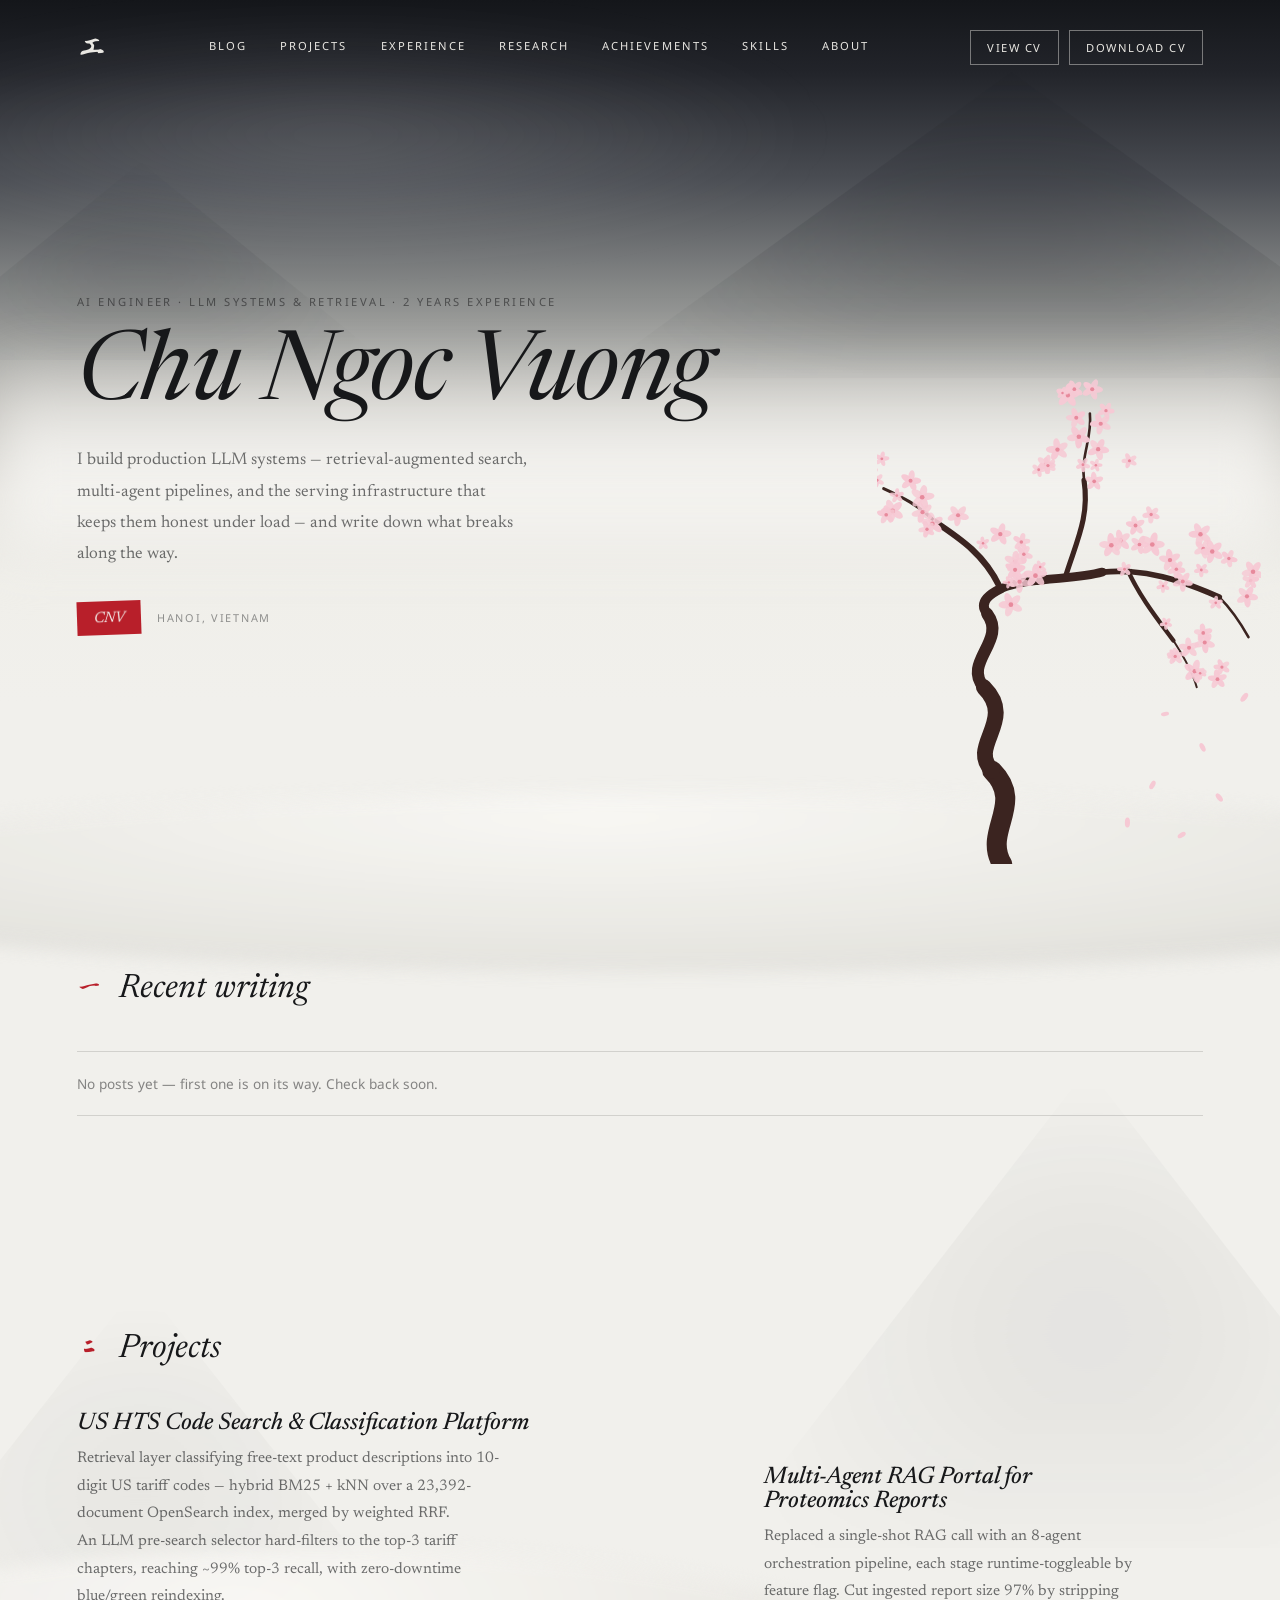
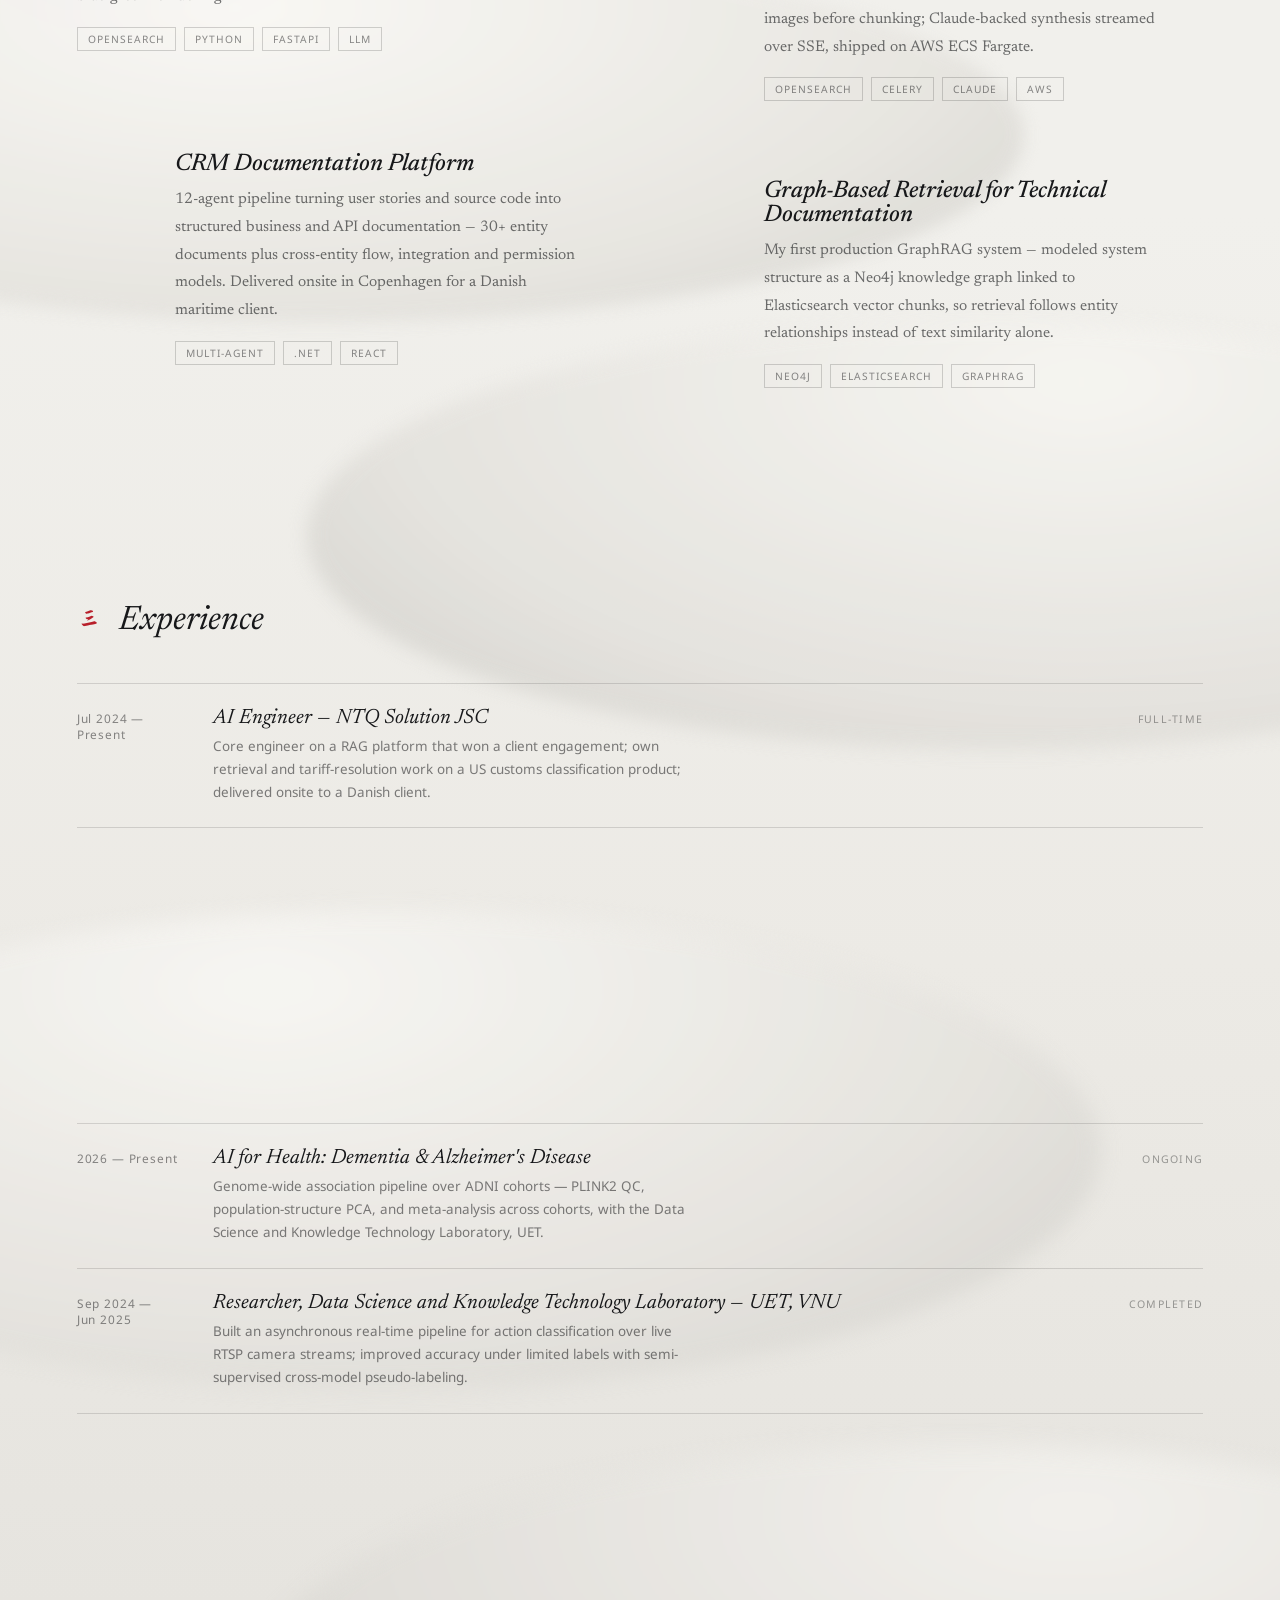
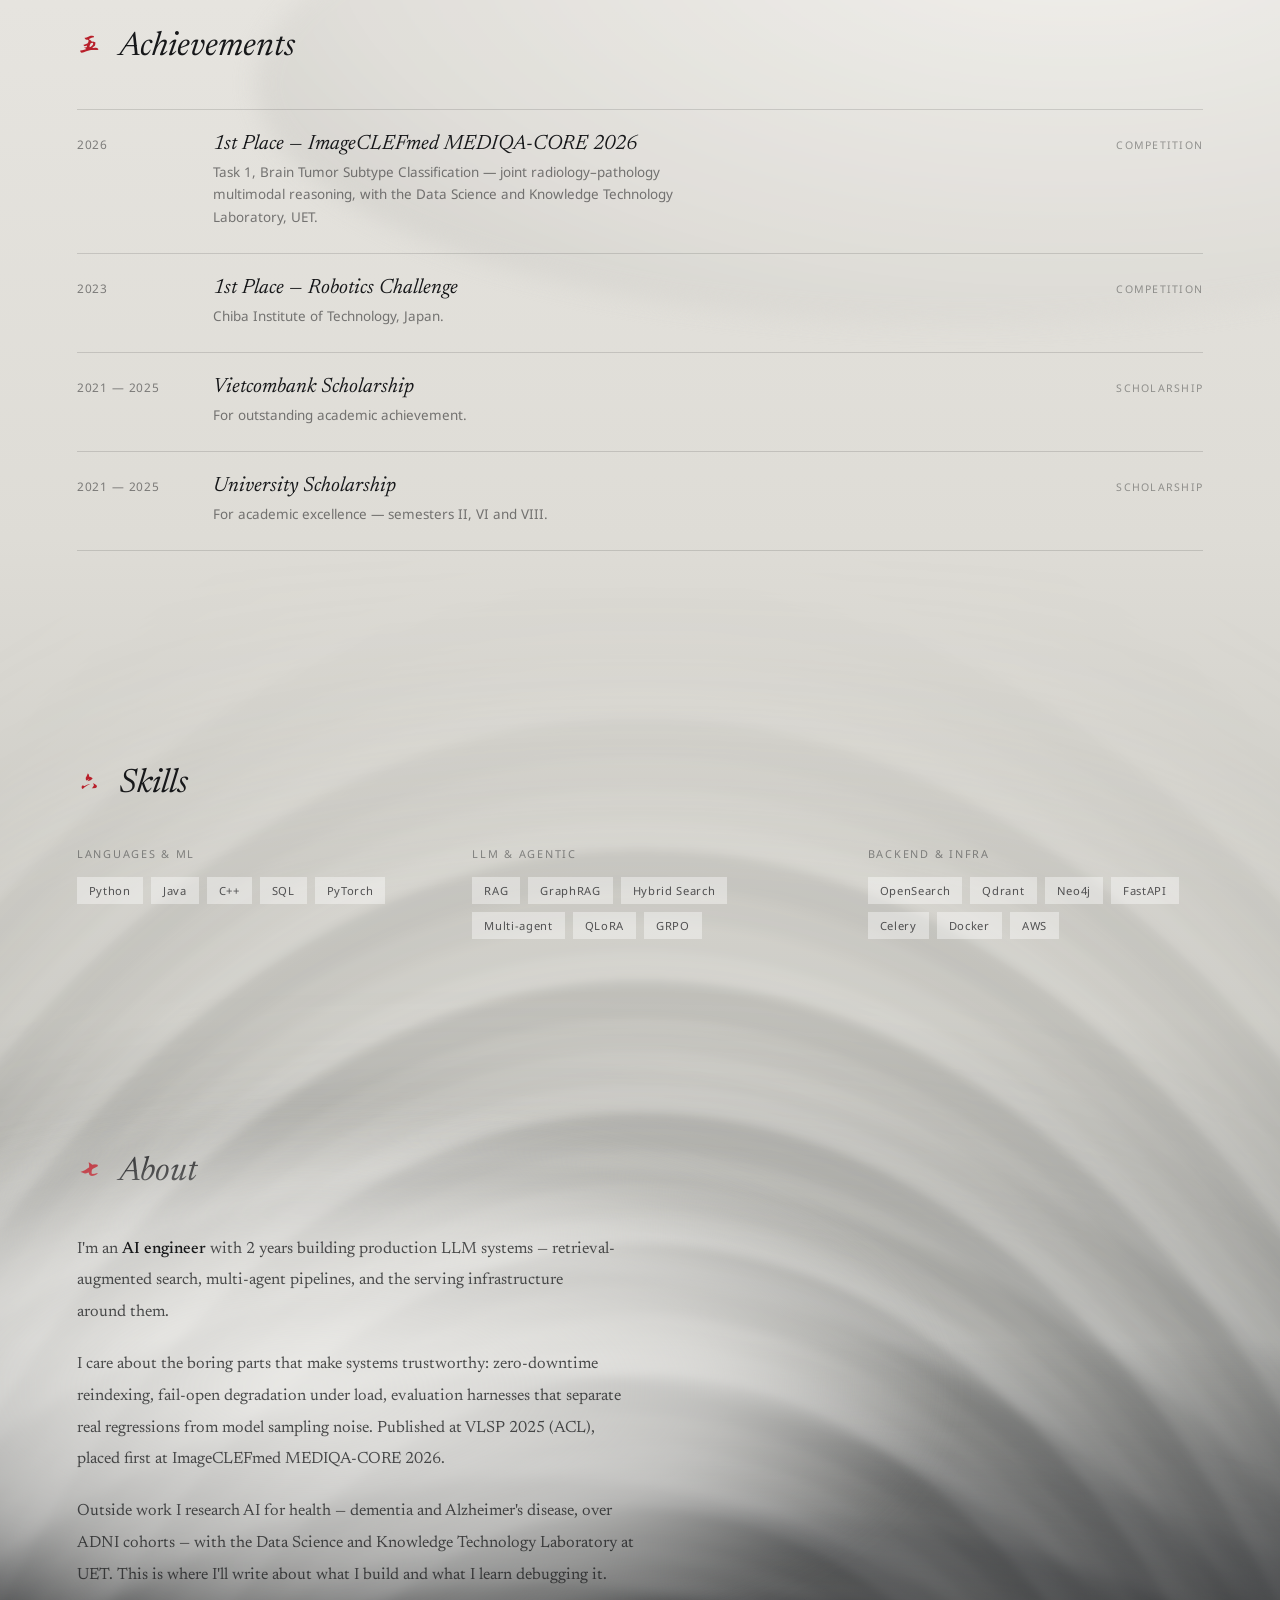
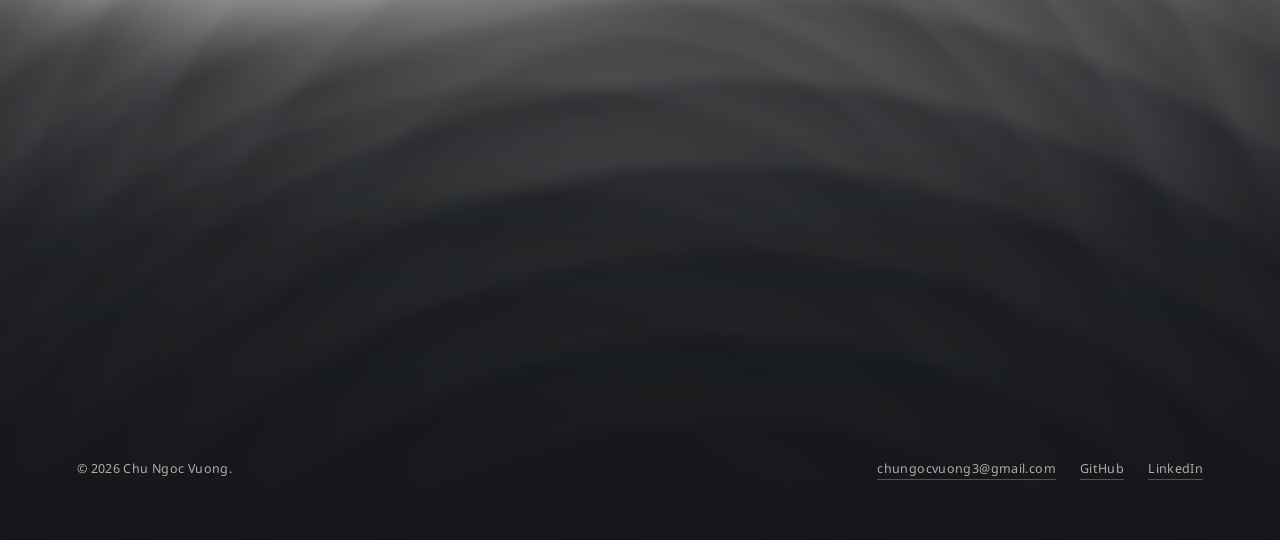
==== commit 330e27ed: "feat: add hoverable cherry blossom tree to the hero (right side)" ====
--- a/index.html
+++ b/index.html
@@ -5,6 +5,7 @@
 <meta name="viewport" content="width=device-width, initial-scale=1">
 <title>Chu Ngoc Vuong — AI Engineer · Blog & CV</title>
 <meta name="description" content="AI engineer building production LLM systems — retrieval, multi-agent pipelines, and the infrastructure around them. Writing and CV.">
+<link rel="icon" type="image/svg+xml" href="data:image/svg+xml,%3Csvg xmlns='http://www.w3.org/2000/svg' viewBox='0 0 64 64'%3E%3Crect width='64' height='64' rx='14' fill='%23141619'/%3E%3Ctext x='32' y='45' font-family='Georgia,%20%27Times%20New%20Roman%27,%20serif' font-style='italic' font-size='38' fill='%23b81f2a' text-anchor='middle'%3EV%3C/text%3E%3C/svg%3E">
 <link rel="preconnect" href="https://fonts.gstatic.com" crossorigin>
 <link href="https://fonts.googleapis.com/css2?family=Newsreader:ital,opsz,wght@0,6..72,400;0,6..72,500;1,6..72,400;1,6..72,500&family=Noto+Sans:wght@400;500&family=Zhi+Mang+Xing&display=swap" rel="stylesheet">
 <style>
@@ -44,6 +45,24 @@
   .reveal-stagger > .reveal:nth-child(4){transition-delay:270ms}
   @media (prefers-reduced-motion: reduce){
     .reveal{opacity:1;transform:none;transition:none}
+  }
+
+  /* cherry blossom tree — decorative, hero right side. Hover a petal to
+     watch it deepen from soft pink to soft red; falling petals drift with
+     a slow opacity pulse rather than a transform, so it never fights the
+     static rotate() already baked into each petal's transform attribute. */
+  .cherry-tree{position:absolute;right:clamp(6px,1.5vw,40px);bottom:0;width:clamp(220px,30vw,420px);pointer-events:none;z-index:1}
+  .cherry-tree .bark{stroke:#3b2420;stroke-linecap:round;stroke-linejoin:round}
+  .cherry-tree .petal{fill:#f6c9d4;transition:fill .35s ease;pointer-events:auto;cursor:default}
+  .cherry-tree .petal:hover{fill:#c8394a}
+  .cherry-tree .petal-core{fill:#e78a9c;pointer-events:none}
+  .cherry-tree .falling{animation:petal-drift 6.5s ease-in-out infinite}
+  @keyframes petal-drift{0%,100%{opacity:.32}50%{opacity:.95}}
+  @media (max-width: 1000px){
+    .cherry-tree{display:none}
+  }
+  @media (prefers-reduced-motion: reduce){
+    .cherry-tree .falling{animation:none;opacity:.7}
   }
 </style>
 <noscript><style>.reveal{opacity:1 !important;transform:none !important}</style></noscript>
@@ -105,6 +124,591 @@
           <span style="font-family:'Noto Sans',sans-serif;font-size:.68rem;letter-spacing:.16em;text-transform:uppercase;color:rgba(23,24,26,.45);white-space:nowrap">Hanoi, Vietnam</span>
         </div>
       </div>
+    </div>
+
+    <div class="cherry-tree" aria-hidden="true">
+      <svg viewBox="0 0 460 640" style="width:100%;height:auto;display:block">
+    <path d="M150,640 C126,600 178,568 138,528" fill="none" class="bark" stroke-width="24"/>
+    <path d="M138,528 C108,498 168,468 128,428" fill="none" class="bark" stroke-width="19"/>
+    <path d="M128,428 C102,398 156,372 132,340" fill="none" class="bark" stroke-width="14.5"/>
+    <path d="M132,340 C120,325 138,315 148,310" fill="none" class="bark" stroke-width="11.5"/>
+    <path d="M148,310 C130,270 100,250 70,230" fill="none" class="bark" stroke-width="7.5"/>
+    <path d="M70,230 C50,210 30,200 8,190" fill="none" class="bark" stroke-width="3.7"/>
+    <path d="M148,310 C185,295 235,300 270,290" fill="none" class="bark" stroke-width="10.5"/>
+    <path d="M270,290 C320,285 365,300 410,320" fill="none" class="bark" stroke-width="6.8"/>
+    <path d="M410,320 C425,335 435,350 445,368" fill="none" class="bark" stroke-width="3.1"/>
+    <path d="M225,298 C238,255 255,225 248,180" fill="none" class="bark" stroke-width="6.2"/>
+    <path d="M248,180 C244,150 258,130 255,100" fill="none" class="bark" stroke-width="3.1"/>
+    <path d="M300,287 C315,320 335,345 355,372" fill="none" class="bark" stroke-width="5.2"/>
+    <path d="M355,372 C368,392 378,410 383,428" fill="none" class="bark" stroke-width="2.4"/>
+<g class="blossom">
+      <ellipse class="petal" cx="24.1" cy="220.4" rx="7.8" ry="4.3" opacity="0.92" transform="rotate(33.6 24.1 220.4)" />
+      <ellipse class="petal" cx="17.3" cy="223.2" rx="7.8" ry="4.3" opacity="0.90" transform="rotate(101.7 17.3 223.2)" />
+      <ellipse class="petal" cx="12.1" cy="216.8" rx="7.8" ry="4.3" opacity="0.96" transform="rotate(179.1 12.1 216.8)" />
+      <ellipse class="petal" cx="15.9" cy="210.8" rx="7.8" ry="4.3" opacity="0.86" transform="rotate(244.7 15.9 210.8)" />
+      <ellipse class="petal" cx="23.5" cy="212.2" rx="7.8" ry="4.3" opacity="0.96" transform="rotate(316.6 23.5 212.2)" />
+      <circle class="petal-core" cx="18.7" cy="216.7" r="2.8" />
+    </g>
+    <g class="blossom">
+      <ellipse class="petal" cx="56.3" cy="206.8" rx="8.1" ry="4.4" opacity="0.92" transform="rotate(71.3 56.3 206.8)" />
+      <ellipse class="petal" cx="49.1" cy="205.0" rx="8.1" ry="4.4" opacity="0.80" transform="rotate(137.4 49.1 205.0)" />
+      <ellipse class="petal" cx="48.5" cy="196.6" rx="8.1" ry="4.4" opacity="0.81" transform="rotate(213.8 48.5 196.6)" />
+      <ellipse class="petal" cx="55.5" cy="193.8" rx="8.1" ry="4.4" opacity="0.85" transform="rotate(281.7 55.5 193.8)" />
+      <ellipse class="petal" cx="60.8" cy="199.4" rx="8.1" ry="4.4" opacity="0.89" transform="rotate(351.8 60.8 199.4)" />
+      <circle class="petal-core" cx="54.1" cy="200.4" r="2.8" />
+    </g>
+    <g class="blossom">
+      <ellipse class="petal" cx="14.6" cy="225.0" rx="6.2" ry="3.4" opacity="0.93" transform="rotate(46.1 14.6 225.0)" />
+      <ellipse class="petal" cx="8.6" cy="225.9" rx="6.2" ry="3.4" opacity="0.86" transform="rotate(117.6 8.6 225.9)" />
+      <ellipse class="petal" cx="6.0" cy="219.8" rx="6.2" ry="3.4" opacity="1.00" transform="rotate(196.1 6.0 219.8)" />
+      <ellipse class="petal" cx="10.7" cy="216.1" rx="6.2" ry="3.4" opacity="0.94" transform="rotate(266.2 10.7 216.1)" />
+      <ellipse class="petal" cx="15.6" cy="218.8" rx="6.2" ry="3.4" opacity="0.85" transform="rotate(331.9 15.6 218.8)" />
+      <circle class="petal-core" cx="11.0" cy="221.3" r="2.2" />
+    </g>
+    <g class="blossom">
+      <ellipse class="petal" cx="59.5" cy="221.5" rx="7.2" ry="3.9" opacity="0.88" transform="rotate(33.0 59.5 221.5)" />
+      <ellipse class="petal" cx="52.8" cy="224.0" rx="7.2" ry="3.9" opacity="0.97" transform="rotate(106.3 52.8 224.0)" />
+      <ellipse class="petal" cx="48.6" cy="219.6" rx="7.2" ry="3.9" opacity="0.84" transform="rotate(166.8 48.6 219.6)" />
+      <ellipse class="petal" cx="52.4" cy="212.5" rx="7.2" ry="3.9" opacity="0.89" transform="rotate(249.8 52.4 212.5)" />
+      <ellipse class="petal" cx="59.2" cy="214.5" rx="7.2" ry="3.9" opacity="0.88" transform="rotate(322.6 59.2 214.5)" />
+      <circle class="petal-core" cx="54.5" cy="218.2" r="2.5" />
+    </g>
+    <g class="blossom">
+      <ellipse class="petal" cx="103.0" cy="223.4" rx="7.2" ry="3.9" opacity="0.87" transform="rotate(14.5 103.0 223.4)" />
+      <ellipse class="petal" cx="96.4" cy="227.9" rx="7.2" ry="3.9" opacity="0.95" transform="rotate(97.0 96.4 227.9)" />
+      <ellipse class="petal" cx="91.5" cy="224.1" rx="7.2" ry="3.9" opacity="0.85" transform="rotate(158.8 91.5 224.1)" />
+      <ellipse class="petal" cx="93.3" cy="217.2" rx="7.2" ry="3.9" opacity="0.81" transform="rotate(230.6 93.3 217.2)" />
+      <ellipse class="petal" cx="101.1" cy="217.3" rx="7.2" ry="3.9" opacity="0.84" transform="rotate(311.0 101.1 217.3)" />
+      <circle class="petal-core" cx="97.1" cy="221.9" r="2.5" />
+    </g>
+    <g class="blossom">
+      <ellipse class="petal" cx="26.4" cy="201.4" rx="4.8" ry="2.6" opacity="0.93" transform="rotate(48.3 26.4 201.4)" />
+      <ellipse class="petal" cx="21.7" cy="201.9" rx="4.8" ry="2.6" opacity="0.88" transform="rotate(120.1 21.7 201.9)" />
+      <ellipse class="petal" cx="19.8" cy="197.4" rx="4.8" ry="2.6" opacity="0.85" transform="rotate(193.3 19.8 197.4)" />
+      <ellipse class="petal" cx="24.0" cy="194.3" rx="4.8" ry="2.6" opacity="0.96" transform="rotate(274.3 24.0 194.3)" />
+      <ellipse class="petal" cx="27.5" cy="196.9" rx="4.8" ry="2.6" opacity="0.98" transform="rotate(338.3 27.5 196.9)" />
+      <circle class="petal-core" cx="23.7" cy="198.4" r="1.7" />
+    </g>
+    <g class="blossom">
+      <ellipse class="petal" cx="71.2" cy="236.3" rx="7.5" ry="4.1" opacity="1.00" transform="rotate(41.4 71.2 236.3)" />
+      <ellipse class="petal" cx="63.8" cy="237.9" rx="7.5" ry="4.1" opacity="0.85" transform="rotate(114.8 63.8 237.9)" />
+      <ellipse class="petal" cx="60.3" cy="230.6" rx="7.5" ry="4.1" opacity="0.87" transform="rotate(193.5 60.3 230.6)" />
+      <ellipse class="petal" cx="65.3" cy="225.9" rx="7.5" ry="4.1" opacity="0.81" transform="rotate(259.8 65.3 225.9)" />
+      <ellipse class="petal" cx="71.9" cy="228.9" rx="7.5" ry="4.1" opacity="0.92" transform="rotate(329.3 71.9 228.9)" />
+      <circle class="petal-core" cx="66.4" cy="232.1" r="2.7" />
+    </g>
+    <g class="blossom">
+      <ellipse class="petal" cx="63.6" cy="241.6" rx="5.6" ry="3.0" opacity="0.90" transform="rotate(38.1 63.6 241.6)" />
+      <ellipse class="petal" cx="58.6" cy="243.2" rx="5.6" ry="3.0" opacity="0.97" transform="rotate(105.5 58.6 243.2)" />
+      <ellipse class="petal" cx="55.2" cy="239.3" rx="5.6" ry="3.0" opacity="0.83" transform="rotate(172.8 55.2 239.3)" />
+      <ellipse class="petal" cx="58.5" cy="234.2" rx="5.6" ry="3.0" opacity="0.96" transform="rotate(253.5 58.5 234.2)" />
+      <ellipse class="petal" cx="63.3" cy="235.5" rx="5.6" ry="3.0" opacity="0.84" transform="rotate(317.6 63.3 235.5)" />
+      <circle class="petal-core" cx="59.9" cy="238.7" r="2.0" />
+    </g>
+    <g class="blossom">
+      <ellipse class="petal" cx="7.0" cy="158.2" rx="4.9" ry="2.6" opacity="0.92" transform="rotate(73.0 7.0 158.2)" />
+      <ellipse class="petal" cx="2.7" cy="157.0" rx="4.9" ry="2.6" opacity="0.82" transform="rotate(139.5 2.7 157.0)" />
+      <ellipse class="petal" cx="2.2" cy="152.5" rx="4.9" ry="2.6" opacity="0.99" transform="rotate(206.9 2.2 152.5)" />
+      <ellipse class="petal" cx="6.6" cy="150.3" rx="4.9" ry="2.6" opacity="0.94" transform="rotate(281.3 6.6 150.3)" />
+      <ellipse class="petal" cx="9.9" cy="153.9" rx="4.9" ry="2.6" opacity="0.96" transform="rotate(353.5 9.9 153.9)" />
+      <circle class="petal-core" cx="5.8" cy="154.3" r="1.7" />
+    </g>
+    <g class="blossom">
+      <ellipse class="petal" cx="-4.4" cy="173.4" rx="4.8" ry="2.6" opacity="0.85" transform="rotate(46.7 -4.4 173.4)" />
+      <ellipse class="petal" cx="-9.4" cy="173.7" rx="4.8" ry="2.6" opacity="0.97" transform="rotate(124.6 -9.4 173.7)" />
+      <ellipse class="petal" cx="-11.0" cy="169.3" rx="4.8" ry="2.6" opacity="0.86" transform="rotate(197.2 -11.0 169.3)" />
+      <ellipse class="petal" cx="-6.9" cy="166.4" rx="4.8" ry="2.6" opacity="0.84" transform="rotate(272.9 -6.9 166.4)" />
+      <ellipse class="petal" cx="-3.5" cy="168.7" rx="4.8" ry="2.6" opacity="0.85" transform="rotate(334.1 -3.5 168.7)" />
+      <circle class="petal-core" cx="-7.1" cy="170.4" r="1.7" />
+    </g>
+    <g class="blossom">
+      <ellipse class="petal" cx="3.7" cy="181.9" rx="4.8" ry="2.6" opacity="0.83" transform="rotate(27.4 3.7 181.9)" />
+      <ellipse class="petal" cx="-0.4" cy="184.0" rx="4.8" ry="2.6" opacity="0.98" transform="rotate(96.9 -0.4 184.0)" />
+      <ellipse class="petal" cx="-3.9" cy="180.3" rx="4.8" ry="2.6" opacity="0.93" transform="rotate(176.3 -3.9 180.3)" />
+      <ellipse class="petal" cx="-1.6" cy="176.4" rx="4.8" ry="2.6" opacity="0.92" transform="rotate(244.8 -1.6 176.4)" />
+      <ellipse class="petal" cx="2.7" cy="176.9" rx="4.8" ry="2.6" opacity="0.81" transform="rotate(310.2 2.7 176.9)" />
+      <circle class="petal-core" cx="0.1" cy="180.0" r="1.7" />
+    </g>
+    <g class="blossom">
+      <ellipse class="petal" cx="42.8" cy="185.8" rx="6.9" ry="3.8" opacity="0.93" transform="rotate(63.6 42.8 185.8)" />
+      <ellipse class="petal" cx="35.7" cy="184.3" rx="6.9" ry="3.8" opacity="0.95" transform="rotate(141.1 35.7 184.3)" />
+      <ellipse class="petal" cx="35.3" cy="177.6" rx="6.9" ry="3.8" opacity="1.00" transform="rotate(211.1 35.3 177.6)" />
+      <ellipse class="petal" cx="41.3" cy="174.9" rx="6.9" ry="3.8" opacity="0.91" transform="rotate(280.2 41.3 174.9)" />
+      <ellipse class="petal" cx="46.0" cy="180.6" rx="6.9" ry="3.8" opacity="0.98" transform="rotate(360.2 46.0 180.6)" />
+      <circle class="petal-core" cx="40.2" cy="180.6" r="2.4" />
+    </g>
+    <g class="blossom">
+      <ellipse class="petal" cx="150.4" cy="250.0" rx="7.3" ry="4.0" opacity="0.94" transform="rotate(64.1 150.4 250.0)" />
+      <ellipse class="petal" cx="142.8" cy="248.2" rx="7.3" ry="4.0" opacity="0.97" transform="rotate(142.7 142.8 248.2)" />
+      <ellipse class="petal" cx="142.3" cy="241.6" rx="7.3" ry="4.0" opacity="0.96" transform="rotate(208.9 142.3 241.6)" />
+      <ellipse class="petal" cx="149.4" cy="238.7" rx="7.3" ry="4.0" opacity="0.91" transform="rotate(286.2 149.4 238.7)" />
+      <ellipse class="petal" cx="153.8" cy="244.0" rx="7.3" ry="4.0" opacity="0.88" transform="rotate(355.4 153.8 244.0)" />
+      <circle class="petal-core" cx="147.7" cy="244.5" r="2.6" />
+    </g>
+    <g class="blossom">
+      <ellipse class="petal" cx="129.2" cy="258.4" rx="4.4" ry="2.4" opacity="0.98" transform="rotate(52.0 129.2 258.4)" />
+      <ellipse class="petal" cx="125.1" cy="258.7" rx="4.4" ry="2.4" opacity="0.88" transform="rotate(120.8 125.1 258.7)" />
+      <ellipse class="petal" cx="123.4" cy="254.7" rx="4.4" ry="2.4" opacity="0.92" transform="rotate(192.9 123.4 254.7)" />
+      <ellipse class="petal" cx="126.4" cy="251.9" rx="4.4" ry="2.4" opacity="0.97" transform="rotate(261.3 126.4 251.9)" />
+      <ellipse class="petal" cx="130.1" cy="253.6" rx="4.4" ry="2.4" opacity="0.95" transform="rotate(329.0 130.1 253.6)" />
+      <circle class="petal-core" cx="127.0" cy="255.5" r="1.5" />
+    </g>
+    <g class="blossom">
+      <ellipse class="petal" cx="180.7" cy="270.2" rx="6.0" ry="3.3" opacity="0.90" transform="rotate(19.0 180.7 270.2)" />
+      <ellipse class="petal" cx="175.9" cy="273.6" rx="6.0" ry="3.3" opacity="0.98" transform="rotate(89.9 175.9 273.6)" />
+      <ellipse class="petal" cx="171.2" cy="270.5" rx="6.0" ry="3.3" opacity="0.80" transform="rotate(157.6 171.2 270.5)" />
+      <ellipse class="petal" cx="172.7" cy="264.7" rx="6.0" ry="3.3" opacity="0.94" transform="rotate(230.2 172.7 264.7)" />
+      <ellipse class="petal" cx="178.5" cy="264.2" rx="6.0" ry="3.3" opacity="0.83" transform="rotate(301.0 178.5 264.2)" />
+      <circle class="petal-core" cx="175.9" cy="268.5" r="2.1" />
+    </g>
+    <g class="blossom">
+      <ellipse class="petal" cx="175.2" cy="258.2" rx="5.9" ry="3.2" opacity="0.93" transform="rotate(62.1 175.2 258.2)" />
+      <ellipse class="petal" cx="169.6" cy="257.5" rx="5.9" ry="3.2" opacity="0.89" transform="rotate(132.6 169.6 257.5)" />
+      <ellipse class="petal" cx="168.7" cy="251.3" rx="5.9" ry="3.2" opacity="0.98" transform="rotate(211.9 168.7 251.3)" />
+      <ellipse class="petal" cx="174.2" cy="249.1" rx="5.9" ry="3.2" opacity="0.88" transform="rotate(284.8 174.2 249.1)" />
+      <ellipse class="petal" cx="177.8" cy="253.3" rx="5.9" ry="3.2" opacity="0.86" transform="rotate(353.2 177.8 253.3)" />
+      <circle class="petal-core" cx="172.9" cy="253.9" r="2.1" />
+    </g>
+    <g class="blossom">
+      <ellipse class="petal" cx="168.5" cy="283.6" rx="7.5" ry="4.1" opacity="0.99" transform="rotate(63.6 168.5 283.6)" />
+      <ellipse class="petal" cx="161.6" cy="282.8" rx="7.5" ry="4.1" opacity="0.83" transform="rotate(130.4 161.6 282.8)" />
+      <ellipse class="petal" cx="160.0" cy="275.4" rx="7.5" ry="4.1" opacity="0.86" transform="rotate(204.5 160.0 275.4)" />
+      <ellipse class="petal" cx="166.1" cy="271.8" rx="7.5" ry="4.1" opacity="0.88" transform="rotate(273.7 166.1 271.8)" />
+      <ellipse class="petal" cx="171.9" cy="277.0" rx="7.5" ry="4.1" opacity="0.90" transform="rotate(350.6 171.9 277.0)" />
+      <circle class="petal-core" cx="165.7" cy="278.0" r="2.6" />
+    </g>
+    <g class="blossom">
+      <ellipse class="petal" cx="166.4" cy="332.1" rx="8.1" ry="4.4" opacity="0.81" transform="rotate(27.5 166.4 332.1)" />
+      <ellipse class="petal" cx="158.2" cy="335.4" rx="8.1" ry="4.4" opacity="0.81" transform="rotate(109.1 158.2 335.4)" />
+      <ellipse class="petal" cx="153.7" cy="329.1" rx="8.1" ry="4.4" opacity="0.91" transform="rotate(179.1 153.7 329.1)" />
+      <ellipse class="petal" cx="157.7" cy="322.8" rx="8.1" ry="4.4" opacity="0.96" transform="rotate(246.3 157.7 322.8)" />
+      <ellipse class="petal" cx="165.2" cy="324.2" rx="8.1" ry="4.4" opacity="0.83" transform="rotate(314.8 165.2 324.2)" />
+      <circle class="petal-core" cx="160.4" cy="329.0" r="2.8" />
+    </g>
+    <g class="blossom">
+      <ellipse class="petal" cx="176.8" cy="302.9" rx="7.4" ry="4.0" opacity="0.81" transform="rotate(12.8 176.8 302.9)" />
+      <ellipse class="petal" cx="170.7" cy="307.8" rx="7.4" ry="4.0" opacity="0.89" transform="rotate(90.6 170.7 307.8)" />
+      <ellipse class="petal" cx="164.8" cy="303.4" rx="7.4" ry="4.0" opacity="0.93" transform="rotate(162.7 164.8 303.4)" />
+      <ellipse class="petal" cx="167.3" cy="296.3" rx="7.4" ry="4.0" opacity="0.99" transform="rotate(236.8 167.3 296.3)" />
+      <ellipse class="petal" cx="174.5" cy="296.6" rx="7.4" ry="4.0" opacity="0.84" transform="rotate(307.3 174.5 296.6)" />
+      <circle class="petal-core" cx="170.8" cy="301.5" r="2.6" />
+    </g>
+    <g class="blossom">
+      <ellipse class="petal" cx="160.7" cy="304.3" rx="4.1" ry="2.2" opacity="0.84" transform="rotate(36.6 160.7 304.3)" />
+      <ellipse class="petal" cx="157.2" cy="305.6" rx="4.1" ry="2.2" opacity="0.87" transform="rotate(103.3 157.2 305.6)" />
+      <ellipse class="petal" cx="154.5" cy="302.3" rx="4.1" ry="2.2" opacity="0.90" transform="rotate(180.4 154.5 302.3)" />
+      <ellipse class="petal" cx="156.9" cy="299.0" rx="4.1" ry="2.2" opacity="0.95" transform="rotate(251.4 156.9 299.0)" />
+      <ellipse class="petal" cx="160.6" cy="300.1" rx="4.1" ry="2.2" opacity="0.96" transform="rotate(320.7 160.6 300.1)" />
+      <circle class="petal-core" cx="158.0" cy="302.3" r="1.4" />
+    </g>
+    <g class="blossom">
+      <ellipse class="petal" cx="194.2" cy="299.2" rx="7.9" ry="4.3" opacity="0.89" transform="rotate(47.6 194.2 299.2)" />
+      <ellipse class="petal" cx="186.0" cy="299.7" rx="7.9" ry="4.3" opacity="0.98" transform="rotate(125.5 186.0 299.7)" />
+      <ellipse class="petal" cx="183.4" cy="292.7" rx="7.9" ry="4.3" opacity="0.91" transform="rotate(194.5 183.4 292.7)" />
+      <ellipse class="petal" cx="190.1" cy="287.7" rx="7.9" ry="4.3" opacity="0.96" transform="rotate(272.6 190.1 287.7)" />
+      <ellipse class="petal" cx="196.2" cy="292.7" rx="7.9" ry="4.3" opacity="0.89" transform="rotate(345.3 196.2 292.7)" />
+      <circle class="petal-core" cx="189.8" cy="294.3" r="2.8" />
+    </g>
+    <g class="blossom">
+      <ellipse class="petal" cx="168.3" cy="292.4" rx="7.0" ry="3.8" opacity="0.94" transform="rotate(60.6 168.3 292.4)" />
+      <ellipse class="petal" cx="161.8" cy="291.9" rx="7.0" ry="3.8" opacity="0.98" transform="rotate(127.5 161.8 291.9)" />
+      <ellipse class="petal" cx="160.2" cy="284.4" rx="7.0" ry="3.8" opacity="1.00" transform="rotate(208.7 160.2 284.4)" />
+      <ellipse class="petal" cx="165.9" cy="281.4" rx="7.0" ry="3.8" opacity="0.96" transform="rotate(275.4 165.9 281.4)" />
+      <ellipse class="petal" cx="171.0" cy="285.7" rx="7.0" ry="3.8" opacity="0.98" transform="rotate(344.8 171.0 285.7)" />
+      <circle class="petal-core" cx="165.4" cy="287.3" r="2.5" />
+    </g>
+    <g class="blossom">
+      <ellipse class="petal" cx="198.6" cy="285.9" rx="4.4" ry="2.4" opacity="0.95" transform="rotate(32.3 198.6 285.9)" />
+      <ellipse class="petal" cx="194.6" cy="287.5" rx="4.4" ry="2.4" opacity="0.81" transform="rotate(103.6 194.6 287.5)" />
+      <ellipse class="petal" cx="191.8" cy="284.0" rx="4.4" ry="2.4" opacity="0.81" transform="rotate(179.5 191.8 284.0)" />
+      <ellipse class="petal" cx="194.3" cy="280.4" rx="4.4" ry="2.4" opacity="0.83" transform="rotate(251.3 194.3 280.4)" />
+      <ellipse class="petal" cx="198.2" cy="281.5" rx="4.4" ry="2.4" opacity="0.96" transform="rotate(317.8 198.2 281.5)" />
+      <circle class="petal-core" cx="195.5" cy="283.9" r="1.5" />
+    </g>
+    <g class="blossom">
+      <ellipse class="petal" cx="263.1" cy="185.6" rx="6.2" ry="3.4" opacity="0.94" transform="rotate(56.2 263.1 185.6)" />
+      <ellipse class="petal" cx="256.9" cy="185.3" rx="6.2" ry="3.4" opacity="0.90" transform="rotate(129.4 256.9 185.3)" />
+      <ellipse class="petal" cx="255.4" cy="179.4" rx="6.2" ry="3.4" opacity="0.82" transform="rotate(201.5 255.4 179.4)" />
+      <ellipse class="petal" cx="259.7" cy="176.1" rx="6.2" ry="3.4" opacity="0.91" transform="rotate(264.8 259.7 176.1)" />
+      <ellipse class="petal" cx="265.0" cy="179.3" rx="6.2" ry="3.4" opacity="0.95" transform="rotate(337.6 265.0 179.3)" />
+      <circle class="petal-core" cx="260.2" cy="181.3" r="2.2" />
+    </g>
+    <g class="blossom">
+      <ellipse class="petal" cx="221.1" cy="147.2" rx="7.5" ry="4.1" opacity="0.88" transform="rotate(38.1 221.1 147.2)" />
+      <ellipse class="petal" cx="213.4" cy="148.9" rx="7.5" ry="4.1" opacity="0.98" transform="rotate(116.5 213.4 148.9)" />
+      <ellipse class="petal" cx="209.9" cy="143.2" rx="7.5" ry="4.1" opacity="0.97" transform="rotate(180.8 209.9 143.2)" />
+      <ellipse class="petal" cx="215.3" cy="137.0" rx="7.5" ry="4.1" opacity="0.90" transform="rotate(261.9 215.3 137.0)" />
+      <ellipse class="petal" cx="221.6" cy="140.1" rx="7.5" ry="4.1" opacity="0.84" transform="rotate(329.2 221.6 140.1)" />
+      <circle class="petal-core" cx="216.2" cy="143.3" r="2.6" />
+    </g>
+    <g class="blossom">
+      <ellipse class="petal" cx="207.6" cy="161.6" rx="6.5" ry="3.5" opacity="0.90" transform="rotate(7.6 207.6 161.6)" />
+      <ellipse class="petal" cx="203.8" cy="166.2" rx="6.5" ry="3.5" opacity="0.96" transform="rotate(72.8 203.8 166.2)" />
+      <ellipse class="petal" cx="197.6" cy="163.9" rx="6.5" ry="3.5" opacity="0.90" transform="rotate(146.8 197.6 163.9)" />
+      <ellipse class="petal" cx="198.0" cy="157.4" rx="6.5" ry="3.5" opacity="0.81" transform="rotate(220.3 198.0 157.4)" />
+      <ellipse class="petal" cx="204.0" cy="155.8" rx="6.5" ry="3.5" opacity="0.88" transform="rotate(290.5 204.0 155.8)" />
+      <circle class="petal-core" cx="202.1" cy="160.9" r="2.3" />
+    </g>
+    <g class="blossom">
+      <ellipse class="petal" cx="306.2" cy="158.7" rx="5.2" ry="2.8" opacity="0.89" transform="rotate(29.6 306.2 158.7)" />
+      <ellipse class="petal" cx="300.9" cy="160.6" rx="5.2" ry="2.8" opacity="0.98" transform="rotate(109.9 300.9 160.6)" />
+      <ellipse class="petal" cx="298.1" cy="156.7" rx="5.2" ry="2.8" opacity="0.86" transform="rotate(177.8 298.1 156.7)" />
+      <ellipse class="petal" cx="300.7" cy="152.5" rx="5.2" ry="2.8" opacity="0.92" transform="rotate(246.4 300.7 152.5)" />
+      <ellipse class="petal" cx="306.0" cy="154.2" rx="5.2" ry="2.8" opacity="0.83" transform="rotate(327.2 306.0 154.2)" />
+      <circle class="petal-core" cx="302.4" cy="156.5" r="1.8" />
+    </g>
+    <g class="blossom">
+      <ellipse class="petal" cx="250.6" cy="162.7" rx="4.9" ry="2.6" opacity="0.86" transform="rotate(18.6 250.6 162.7)" />
+      <ellipse class="petal" cx="247.0" cy="165.4" rx="4.9" ry="2.6" opacity="0.92" transform="rotate(86.6 247.0 165.4)" />
+      <ellipse class="petal" cx="243.0" cy="163.1" rx="4.9" ry="2.6" opacity="0.95" transform="rotate(155.6 243.0 163.1)" />
+      <ellipse class="petal" cx="244.0" cy="158.4" rx="4.9" ry="2.6" opacity="0.90" transform="rotate(227.8 244.0 158.4)" />
+      <ellipse class="petal" cx="248.8" cy="157.9" rx="4.9" ry="2.6" opacity="0.84" transform="rotate(301.4 248.8 157.9)" />
+      <circle class="petal-core" cx="246.7" cy="161.4" r="1.7" />
+    </g>
+    <g class="blossom">
+      <ellipse class="petal" cx="208.8" cy="164.8" rx="5.6" ry="3.0" opacity="0.83" transform="rotate(30.1 208.8 164.8)" />
+      <ellipse class="petal" cx="204.1" cy="167.1" rx="5.6" ry="3.0" opacity="0.93" transform="rotate(98.2 204.1 167.1)" />
+      <ellipse class="petal" cx="200.1" cy="162.8" rx="5.6" ry="3.0" opacity="0.91" transform="rotate(175.4 200.1 162.8)" />
+      <ellipse class="petal" cx="203.2" cy="158.0" rx="5.6" ry="3.0" opacity="0.92" transform="rotate(250.0 203.2 158.0)" />
+      <ellipse class="petal" cx="208.5" cy="159.5" rx="5.6" ry="3.0" opacity="0.85" transform="rotate(322.0 208.5 159.5)" />
+      <circle class="petal-core" cx="204.8" cy="162.4" r="2.0" />
+    </g>
+    <g class="blossom">
+      <ellipse class="petal" cx="247.8" cy="130.2" rx="7.7" ry="4.2" opacity="0.98" transform="rotate(20.5 247.8 130.2)" />
+      <ellipse class="petal" cx="241.6" cy="134.4" rx="7.7" ry="4.2" opacity="1.00" transform="rotate(91.4 241.6 134.4)" />
+      <ellipse class="petal" cx="235.3" cy="128.9" rx="7.7" ry="4.2" opacity="0.83" transform="rotate(171.4 235.3 128.9)" />
+      <ellipse class="petal" cx="238.1" cy="122.5" rx="7.7" ry="4.2" opacity="0.95" transform="rotate(235.6 238.1 122.5)" />
+      <ellipse class="petal" cx="245.7" cy="122.8" rx="7.7" ry="4.2" opacity="0.82" transform="rotate(307.9 245.7 122.8)" />
+      <circle class="petal-core" cx="241.8" cy="127.9" r="2.7" />
+    </g>
+    <g class="blossom">
+      <ellipse class="petal" cx="270.9" cy="143.6" rx="7.3" ry="4.0" opacity="0.94" transform="rotate(7.9 270.9 143.6)" />
+      <ellipse class="petal" cx="266.4" cy="148.7" rx="7.3" ry="4.0" opacity="0.84" transform="rotate(75.3 266.4 148.7)" />
+      <ellipse class="petal" cx="259.3" cy="145.3" rx="7.3" ry="4.0" opacity="0.98" transform="rotate(155.3 259.3 145.3)" />
+      <ellipse class="petal" cx="261.0" cy="138.1" rx="7.3" ry="4.0" opacity="0.82" transform="rotate(230.7 261.0 138.1)" />
+      <ellipse class="petal" cx="267.7" cy="137.4" rx="7.3" ry="4.0" opacity="0.95" transform="rotate(297.1 267.7 137.4)" />
+      <circle class="petal-core" cx="264.9" cy="142.8" r="2.6" />
+    </g>
+    <g class="blossom">
+      <ellipse class="petal" cx="197.7" cy="167.4" rx="4.8" ry="2.6" opacity="0.81" transform="rotate(0.4 197.7 167.4)" />
+      <ellipse class="petal" cx="194.5" cy="171.3" rx="4.8" ry="2.6" opacity="0.90" transform="rotate(77.7 194.5 171.3)" />
+      <ellipse class="petal" cx="190.2" cy="169.4" rx="4.8" ry="2.6" opacity="0.83" transform="rotate(149.9 190.2 169.4)" />
+      <ellipse class="petal" cx="190.4" cy="164.9" rx="4.8" ry="2.6" opacity="0.84" transform="rotate(217.3 190.4 164.9)" />
+      <ellipse class="petal" cx="195.5" cy="163.7" rx="4.8" ry="2.6" opacity="1.00" transform="rotate(297.2 195.5 163.7)" />
+      <circle class="petal-core" cx="193.7" cy="167.4" r="1.7" />
+    </g>
+    <g class="blossom">
+      <ellipse class="petal" cx="263.5" cy="165.3" rx="4.3" ry="2.3" opacity="0.95" transform="rotate(68.1 263.5 165.3)" />
+      <ellipse class="petal" cx="259.4" cy="164.3" rx="4.3" ry="2.3" opacity="0.89" transform="rotate(138.4 259.4 164.3)" />
+      <ellipse class="petal" cx="259.1" cy="159.9" rx="4.3" ry="2.3" opacity="0.89" transform="rotate(212.7 259.1 159.9)" />
+      <ellipse class="petal" cx="263.1" cy="158.4" rx="4.3" ry="2.3" opacity="0.80" transform="rotate(285.7 263.1 158.4)" />
+      <ellipse class="petal" cx="265.8" cy="161.8" rx="4.3" ry="2.3" opacity="0.97" transform="rotate(358.9 265.8 161.8)" />
+      <circle class="petal-core" cx="262.2" cy="161.9" r="1.5" />
+    </g>
+    <g class="blossom">
+      <ellipse class="petal" cx="273.3" cy="114.8" rx="7.1" ry="3.8" opacity="0.83" transform="rotate(25.5 273.3 114.8)" />
+      <ellipse class="petal" cx="266.8" cy="118.1" rx="7.1" ry="3.8" opacity="0.80" transform="rotate(101.3 266.8 118.1)" />
+      <ellipse class="petal" cx="262.0" cy="112.5" rx="7.1" ry="3.8" opacity="0.96" transform="rotate(177.9 262.0 112.5)" />
+      <ellipse class="petal" cx="265.7" cy="106.8" rx="7.1" ry="3.8" opacity="0.97" transform="rotate(247.6 265.7 106.8)" />
+      <ellipse class="petal" cx="272.4" cy="108.4" rx="7.1" ry="3.8" opacity="0.88" transform="rotate(318.7 272.4 108.4)" />
+      <circle class="petal-core" cx="268.0" cy="112.3" r="2.5" />
+    </g>
+    <g class="blossom">
+      <ellipse class="petal" cx="232.4" cy="83.8" rx="8.1" ry="4.4" opacity="0.98" transform="rotate(55.0 232.4 83.8)" />
+      <ellipse class="petal" cx="223.9" cy="83.2" rx="8.1" ry="4.4" opacity="0.96" transform="rotate(132.9 223.9 83.2)" />
+      <ellipse class="petal" cx="222.4" cy="75.3" rx="8.1" ry="4.4" opacity="0.88" transform="rotate(205.7 222.4 75.3)" />
+      <ellipse class="petal" cx="229.5" cy="71.5" rx="8.1" ry="4.4" opacity="0.98" transform="rotate(278.7 229.5 71.5)" />
+      <ellipse class="petal" cx="235.1" cy="76.8" rx="8.1" ry="4.4" opacity="0.95" transform="rotate(348.3 235.1 76.8)" />
+      <circle class="petal-core" cx="228.5" cy="78.2" r="2.8" />
+    </g>
+    <g class="blossom">
+      <ellipse class="petal" cx="263.7" cy="71.3" rx="7.0" ry="3.8" opacity="0.89" transform="rotate(3.2 263.7 71.3)" />
+      <ellipse class="petal" cx="259.7" cy="76.6" rx="7.0" ry="3.8" opacity="0.87" transform="rotate(71.2 259.7 76.6)" />
+      <ellipse class="petal" cx="252.7" cy="73.9" rx="7.0" ry="3.8" opacity="0.92" transform="rotate(150.7 252.7 73.9)" />
+      <ellipse class="petal" cx="253.2" cy="67.4" rx="7.0" ry="3.8" opacity="0.99" transform="rotate(217.9 253.2 67.4)" />
+      <ellipse class="petal" cx="260.3" cy="65.7" rx="7.0" ry="3.8" opacity="0.87" transform="rotate(295.1 260.3 65.7)" />
+      <circle class="petal-core" cx="257.8" cy="71.0" r="2.5" />
+    </g>
+    <g class="blossom">
+      <ellipse class="petal" cx="240.7" cy="73.8" rx="6.2" ry="3.4" opacity="0.93" transform="rotate(34.0 240.7 73.8)" />
+      <ellipse class="petal" cx="235.2" cy="76.0" rx="6.2" ry="3.4" opacity="0.95" transform="rotate(102.5 235.2 76.0)" />
+      <ellipse class="petal" cx="231.1" cy="71.1" rx="6.2" ry="3.4" opacity="0.80" transform="rotate(177.8 231.1 71.1)" />
+      <ellipse class="petal" cx="234.2" cy="66.2" rx="6.2" ry="3.4" opacity="0.95" transform="rotate(245.4 234.2 66.2)" />
+      <ellipse class="petal" cx="239.9" cy="67.1" rx="6.2" ry="3.4" opacity="0.88" transform="rotate(313.1 239.9 67.1)" />
+      <circle class="petal-core" cx="236.4" cy="70.9" r="2.2" />
+    </g>
+    <g class="blossom">
+      <ellipse class="petal" cx="279.0" cy="96.9" rx="5.6" ry="3.0" opacity="0.98" transform="rotate(4.1 279.0 96.9)" />
+      <ellipse class="petal" cx="275.2" cy="101.2" rx="5.6" ry="3.0" opacity="0.90" transform="rotate(79.7 275.2 101.2)" />
+      <ellipse class="petal" cx="270.0" cy="98.4" rx="5.6" ry="3.0" opacity="0.91" transform="rotate(156.7 270.0 98.4)" />
+      <ellipse class="petal" cx="271.2" cy="93.0" rx="5.6" ry="3.0" opacity="0.93" transform="rotate(229.0 271.2 93.0)" />
+      <ellipse class="petal" cx="276.6" cy="92.5" rx="5.6" ry="3.0" opacity="0.82" transform="rotate(298.8 276.6 92.5)" />
+      <circle class="petal-core" cx="274.3" cy="96.6" r="2.0" />
+    </g>
+    <g class="blossom">
+      <ellipse class="petal" cx="223.8" cy="78.6" rx="4.2" ry="2.3" opacity="0.89" transform="rotate(62.9 223.8 78.6)" />
+      <ellipse class="petal" cx="219.7" cy="77.9" rx="4.2" ry="2.3" opacity="0.90" transform="rotate(135.0 219.7 77.9)" />
+      <ellipse class="petal" cx="219.2" cy="73.5" rx="4.2" ry="2.3" opacity="0.81" transform="rotate(212.3 219.2 73.5)" />
+      <ellipse class="petal" cx="223.3" cy="72.0" rx="4.2" ry="2.3" opacity="0.88" transform="rotate(288.3 223.3 72.0)" />
+      <ellipse class="petal" cx="225.8" cy="75.1" rx="4.2" ry="2.3" opacity="0.92" transform="rotate(355.3 225.8 75.1)" />
+      <circle class="petal-core" cx="222.2" cy="75.4" r="1.5" />
+    </g>
+    <g class="blossom">
+      <ellipse class="petal" cx="243.1" cy="108.7" rx="6.7" ry="3.7" opacity="0.94" transform="rotate(37.8 243.1 108.7)" />
+      <ellipse class="petal" cx="236.7" cy="110.5" rx="6.7" ry="3.7" opacity="0.80" transform="rotate(109.9 236.7 110.5)" />
+      <ellipse class="petal" cx="233.0" cy="105.1" rx="6.7" ry="3.7" opacity="0.81" transform="rotate(181.3 233.0 105.1)" />
+      <ellipse class="petal" cx="236.9" cy="99.9" rx="6.7" ry="3.7" opacity="0.95" transform="rotate(252.2 236.9 99.9)" />
+      <ellipse class="petal" cx="243.4" cy="102.2" rx="6.7" ry="3.7" opacity="0.98" transform="rotate(327.0 243.4 102.2)" />
+      <circle class="petal-core" cx="238.7" cy="105.2" r="2.4" />
+    </g>
+    <g class="blossom">
+      <ellipse class="petal" cx="332.9" cy="263.1" rx="8.1" ry="4.4" opacity="0.98" transform="rotate(62.9 332.9 263.1)" />
+      <ellipse class="petal" cx="324.7" cy="261.5" rx="8.1" ry="4.4" opacity="0.90" transform="rotate(139.2 324.7 261.5)" />
+      <ellipse class="petal" cx="324.5" cy="252.9" rx="8.1" ry="4.4" opacity="0.85" transform="rotate(217.7 324.5 252.9)" />
+      <ellipse class="petal" cx="331.5" cy="250.5" rx="8.1" ry="4.4" opacity="0.99" transform="rotate(284.3 331.5 250.5)" />
+      <ellipse class="petal" cx="336.6" cy="256.9" rx="8.1" ry="4.4" opacity="0.89" transform="rotate(358.7 336.6 256.9)" />
+      <circle class="petal-core" cx="329.8" cy="257.0" r="2.8" />
+    </g>
+    <g class="blossom">
+      <ellipse class="petal" cx="396.3" cy="263.1" rx="6.5" ry="3.5" opacity="0.89" transform="rotate(9.8 396.3 263.1)" />
+      <ellipse class="petal" cx="392.2" cy="267.5" rx="6.5" ry="3.5" opacity="0.81" transform="rotate(76.7 392.2 267.5)" />
+      <ellipse class="petal" cx="386.0" cy="264.6" rx="6.5" ry="3.5" opacity="0.82" transform="rotate(152.6 386.0 264.6)" />
+      <ellipse class="petal" cx="386.9" cy="258.4" rx="6.5" ry="3.5" opacity="0.93" transform="rotate(223.6 386.9 258.4)" />
+      <ellipse class="petal" cx="393.3" cy="257.2" rx="6.5" ry="3.5" opacity="0.85" transform="rotate(295.8 393.3 257.2)" />
+      <circle class="petal-core" cx="390.9" cy="262.1" r="2.3" />
+    </g>
+    <g class="blossom">
+      <ellipse class="petal" cx="296.1" cy="256.6" rx="7.2" ry="3.9" opacity="0.99" transform="rotate(44.2 296.1 256.6)" />
+      <ellipse class="petal" cx="289.3" cy="257.9" rx="7.2" ry="3.9" opacity="0.85" transform="rotate(113.0 289.3 257.9)" />
+      <ellipse class="petal" cx="285.6" cy="252.6" rx="7.2" ry="3.9" opacity="0.98" transform="rotate(177.6 285.6 252.6)" />
+      <ellipse class="petal" cx="290.4" cy="246.4" rx="7.2" ry="3.9" opacity="0.92" transform="rotate(257.6 290.4 246.4)" />
+      <ellipse class="petal" cx="296.6" cy="248.8" rx="7.2" ry="3.9" opacity="0.85" transform="rotate(324.5 296.6 248.8)" />
+      <circle class="petal-core" cx="291.7" cy="252.3" r="2.5" />
+    </g>
+    <g class="blossom">
+      <ellipse class="petal" cx="313.3" cy="238.3" rx="6.5" ry="3.5" opacity="0.84" transform="rotate(48.6 313.3 238.3)" />
+      <ellipse class="petal" cx="307.5" cy="239.2" rx="6.5" ry="3.5" opacity="1.00" transform="rotate(114.6 307.5 239.2)" />
+      <ellipse class="petal" cx="304.5" cy="232.9" rx="6.5" ry="3.5" opacity="0.98" transform="rotate(194.6 304.5 232.9)" />
+      <ellipse class="petal" cx="308.4" cy="229.0" rx="6.5" ry="3.5" opacity="0.81" transform="rotate(256.1 308.4 229.0)" />
+      <ellipse class="petal" cx="314.5" cy="231.6" rx="6.5" ry="3.5" opacity="0.89" transform="rotate(330.8 314.5 231.6)" />
+      <circle class="petal-core" cx="309.7" cy="234.2" r="2.3" />
+    </g>
+    <g class="blossom">
+      <ellipse class="petal" cx="319.7" cy="257.1" rx="6.3" ry="3.4" opacity="0.94" transform="rotate(0.3 319.7 257.1)" />
+      <ellipse class="petal" cx="315.6" cy="262.2" rx="6.3" ry="3.4" opacity="0.93" transform="rotate(77.8 315.6 262.2)" />
+      <ellipse class="petal" cx="310.0" cy="259.8" rx="6.3" ry="3.4" opacity="0.90" transform="rotate(147.7 310.0 259.8)" />
+      <ellipse class="petal" cx="310.3" cy="253.8" rx="6.3" ry="3.4" opacity="0.87" transform="rotate(217.7 310.3 253.8)" />
+      <ellipse class="petal" cx="316.8" cy="252.3" rx="6.3" ry="3.4" opacity="0.97" transform="rotate(296.2 316.8 252.3)" />
+      <circle class="petal-core" cx="314.4" cy="257.0" r="2.2" />
+    </g>
+    <g class="blossom">
+      <ellipse class="petal" cx="355.1" cy="280.2" rx="7.3" ry="4.0" opacity="0.84" transform="rotate(48.1 355.1 280.2)" />
+      <ellipse class="petal" cx="348.3" cy="281.2" rx="7.3" ry="4.0" opacity="0.85" transform="rotate(116.0 348.3 281.2)" />
+      <ellipse class="petal" cx="345.0" cy="274.3" rx="7.3" ry="4.0" opacity="0.87" transform="rotate(192.6 345.0 274.3)" />
+      <ellipse class="petal" cx="350.2" cy="269.5" rx="7.3" ry="4.0" opacity="1.00" transform="rotate(262.8 350.2 269.5)" />
+      <ellipse class="petal" cx="356.4" cy="272.6" rx="7.3" ry="4.0" opacity="0.91" transform="rotate(330.8 356.4 272.6)" />
+      <circle class="petal-core" cx="351.0" cy="275.6" r="2.6" />
+    </g>
+    <g class="blossom">
+      <ellipse class="petal" cx="332.9" cy="222.8" rx="5.8" ry="3.2" opacity="0.98" transform="rotate(21.8 332.9 222.8)" />
+      <ellipse class="petal" cx="328.1" cy="225.9" rx="5.8" ry="3.2" opacity="0.82" transform="rotate(93.5 328.1 225.9)" />
+      <ellipse class="petal" cx="323.6" cy="221.8" rx="5.8" ry="3.2" opacity="0.90" transform="rotate(171.4 323.6 221.8)" />
+      <ellipse class="petal" cx="326.3" cy="216.6" rx="5.8" ry="3.2" opacity="0.86" transform="rotate(244.8 326.3 216.6)" />
+      <ellipse class="petal" cx="332.0" cy="217.8" rx="5.8" ry="3.2" opacity="0.82" transform="rotate(317.9 332.0 217.8)" />
+      <circle class="petal-core" cx="328.4" cy="221.0" r="2.0" />
+    </g>
+    <g class="blossom">
+      <ellipse class="petal" cx="346.0" cy="308.3" rx="4.4" ry="2.4" opacity="0.94" transform="rotate(24.6 346.0 308.3)" />
+      <ellipse class="petal" cx="342.6" cy="310.5" rx="4.4" ry="2.4" opacity="0.83" transform="rotate(91.3 342.6 310.5)" />
+      <ellipse class="petal" cx="339.1" cy="307.8" rx="4.4" ry="2.4" opacity="0.95" transform="rotate(164.2 339.1 307.8)" />
+      <ellipse class="petal" cx="340.6" cy="303.7" rx="4.4" ry="2.4" opacity="0.82" transform="rotate(236.3 340.6 303.7)" />
+      <ellipse class="petal" cx="345.1" cy="304.1" rx="4.4" ry="2.4" opacity="0.91" transform="rotate(312.4 345.1 304.1)" />
+      <circle class="petal-core" cx="342.7" cy="306.8" r="1.5" />
+    </g>
+    <g class="blossom">
+      <ellipse class="petal" cx="392.8" cy="248.5" rx="7.8" ry="4.2" opacity="0.86" transform="rotate(35.2 392.8 248.5)" />
+      <ellipse class="petal" cx="386.2" cy="251.2" rx="7.8" ry="4.2" opacity="0.88" transform="rotate(101.3 386.2 251.2)" />
+      <ellipse class="petal" cx="381.0" cy="244.7" rx="7.8" ry="4.2" opacity="0.98" transform="rotate(180.8 381.0 244.7)" />
+      <ellipse class="petal" cx="384.7" cy="238.9" rx="7.8" ry="4.2" opacity="0.87" transform="rotate(244.5 384.7 238.9)" />
+      <ellipse class="petal" cx="392.3" cy="240.4" rx="7.8" ry="4.2" opacity="0.87" transform="rotate(317.9 392.3 240.4)" />
+      <circle class="petal-core" cx="387.5" cy="244.8" r="2.7" />
+    </g>
+    <g class="blossom">
+      <ellipse class="petal" cx="299.4" cy="289.4" rx="4.9" ry="2.6" opacity="0.91" transform="rotate(44.2 299.4 289.4)" />
+      <ellipse class="petal" cx="294.6" cy="290.2" rx="4.9" ry="2.6" opacity="0.91" transform="rotate(116.6 294.6 290.2)" />
+      <ellipse class="petal" cx="292.4" cy="286.5" rx="4.9" ry="2.6" opacity="0.95" transform="rotate(180.7 292.4 286.5)" />
+      <ellipse class="petal" cx="295.8" cy="282.6" rx="4.9" ry="2.6" opacity="0.86" transform="rotate(261.2 295.8 282.6)" />
+      <ellipse class="petal" cx="299.7" cy="284.1" rx="4.9" ry="2.6" opacity="0.90" transform="rotate(322.9 299.7 284.1)" />
+      <circle class="petal-core" cx="296.5" cy="286.6" r="1.7" />
+    </g>
+    <g class="blossom">
+      <ellipse class="petal" cx="285.0" cy="263.1" rx="8.0" ry="4.3" opacity="0.81" transform="rotate(50.5 285.0 263.1)" />
+      <ellipse class="petal" cx="277.4" cy="263.7" rx="8.0" ry="4.3" opacity="0.96" transform="rotate(119.4 277.4 263.7)" />
+      <ellipse class="petal" cx="274.1" cy="257.2" rx="8.0" ry="4.3" opacity="0.82" transform="rotate(185.9 274.1 257.2)" />
+      <ellipse class="petal" cx="280.2" cy="251.2" rx="8.0" ry="4.3" opacity="0.98" transform="rotate(265.7 280.2 251.2)" />
+      <ellipse class="petal" cx="286.5" cy="254.5" rx="8.0" ry="4.3" opacity="0.93" transform="rotate(329.9 286.5 254.5)" />
+      <circle class="petal-core" cx="280.7" cy="257.9" r="2.8" />
+    </g>
+    <g class="blossom">
+      <ellipse class="petal" cx="371.8" cy="302.6" rx="6.7" ry="3.6" opacity="0.95" transform="rotate(14.3 371.8 302.6)" />
+      <ellipse class="petal" cx="366.3" cy="306.9" rx="6.7" ry="3.6" opacity="0.95" transform="rotate(89.9 366.3 306.9)" />
+      <ellipse class="petal" cx="361.0" cy="303.1" rx="6.7" ry="3.6" opacity="0.87" transform="rotate(160.4 361.0 303.1)" />
+      <ellipse class="petal" cx="363.4" cy="296.4" rx="6.7" ry="3.6" opacity="0.93" transform="rotate(239.3 363.4 296.4)" />
+      <ellipse class="petal" cx="369.6" cy="296.6" rx="6.7" ry="3.6" opacity="0.91" transform="rotate(305.6 369.6 296.6)" />
+      <circle class="petal-core" cx="366.3" cy="301.2" r="2.4" />
+    </g>
+    <g class="blossom">
+      <ellipse class="petal" cx="407.0" cy="268.8" rx="7.8" ry="4.2" opacity="0.93" transform="rotate(33.5 407.0 268.8)" />
+      <ellipse class="petal" cx="399.8" cy="271.5" rx="7.8" ry="4.2" opacity="0.96" transform="rotate(105.8 399.8 271.5)" />
+      <ellipse class="petal" cx="395.1" cy="265.5" rx="7.8" ry="4.2" opacity="0.98" transform="rotate(177.6 395.1 265.5)" />
+      <ellipse class="petal" cx="399.5" cy="259.0" rx="7.8" ry="4.2" opacity="0.93" transform="rotate(251.1 399.5 259.0)" />
+      <ellipse class="petal" cx="406.4" cy="260.8" rx="7.8" ry="4.2" opacity="0.94" transform="rotate(317.8 406.4 260.8)" />
+      <circle class="petal-core" cx="401.6" cy="265.2" r="2.7" />
+    </g>
+    <g class="blossom">
+      <ellipse class="petal" cx="426.2" cy="274.8" rx="5.8" ry="3.1" opacity="1.00" transform="rotate(13.4 426.2 274.8)" />
+      <ellipse class="petal" cx="422.3" cy="278.4" rx="5.8" ry="3.1" opacity="0.83" transform="rotate(81.0 422.3 278.4)" />
+      <ellipse class="petal" cx="417.3" cy="276.0" rx="5.8" ry="3.1" opacity="0.88" transform="rotate(151.0 417.3 276.0)" />
+      <ellipse class="petal" cx="418.0" cy="270.3" rx="5.8" ry="3.1" opacity="0.99" transform="rotate(224.0 418.0 270.3)" />
+      <ellipse class="petal" cx="423.4" cy="269.2" rx="5.8" ry="3.1" opacity="0.86" transform="rotate(293.2 423.4 269.2)" />
+      <circle class="petal-core" cx="421.5" cy="273.7" r="2.0" />
+    </g>
+    <g class="blossom">
+      <ellipse class="petal" cx="449.3" cy="319.9" rx="7.2" ry="3.9" opacity="0.89" transform="rotate(7.7 449.3 319.9)" />
+      <ellipse class="petal" cx="443.7" cy="325.1" rx="7.2" ry="3.9" opacity="0.98" transform="rotate(85.9 443.7 325.1)" />
+      <ellipse class="petal" cx="437.9" cy="322.0" rx="7.2" ry="3.9" opacity="0.82" transform="rotate(151.4 437.9 322.0)" />
+      <ellipse class="petal" cx="439.0" cy="314.8" rx="7.2" ry="3.9" opacity="0.84" transform="rotate(225.1 439.0 314.8)" />
+      <ellipse class="petal" cx="446.1" cy="313.7" rx="7.2" ry="3.9" opacity="0.94" transform="rotate(297.7 446.1 313.7)" />
+      <circle class="petal-core" cx="443.2" cy="319.1" r="2.5" />
+    </g>
+    <g class="blossom">
+      <ellipse class="petal" cx="392.3" cy="288.6" rx="4.8" ry="2.6" opacity="0.95" transform="rotate(16.3 392.3 288.6)" />
+      <ellipse class="petal" cx="388.5" cy="291.5" rx="4.8" ry="2.6" opacity="0.91" transform="rotate(90.0 388.5 291.5)" />
+      <ellipse class="petal" cx="384.5" cy="288.3" rx="4.8" ry="2.6" opacity="0.90" transform="rotate(168.0 384.5 288.3)" />
+      <ellipse class="petal" cx="386.0" cy="284.2" rx="4.8" ry="2.6" opacity="0.98" transform="rotate(233.4 386.0 284.2)" />
+      <ellipse class="petal" cx="391.2" cy="284.5" rx="4.8" ry="2.6" opacity="0.87" transform="rotate(313.2 391.2 284.5)" />
+      <circle class="petal-core" cx="388.5" cy="287.5" r="1.7" />
+    </g>
+    <g class="blossom">
+      <ellipse class="petal" cx="363.5" cy="287.6" rx="6.0" ry="3.3" opacity="0.99" transform="rotate(10.5 363.5 287.6)" />
+      <ellipse class="petal" cx="358.4" cy="291.7" rx="6.0" ry="3.3" opacity="0.88" transform="rotate(91.5 358.4 291.7)" />
+      <ellipse class="petal" cx="353.8" cy="288.4" rx="6.0" ry="3.3" opacity="0.90" transform="rotate(160.2 353.8 288.4)" />
+      <ellipse class="petal" cx="355.3" cy="282.8" rx="6.0" ry="3.3" opacity="1.00" transform="rotate(229.2 355.3 282.8)" />
+      <ellipse class="petal" cx="361.5" cy="282.5" rx="6.0" ry="3.3" opacity="0.85" transform="rotate(305.8 361.5 282.5)" />
+      <circle class="petal-core" cx="358.6" cy="286.6" r="2.1" />
+    </g>
+    <g class="blossom">
+      <ellipse class="petal" cx="450.1" cy="303.9" rx="5.6" ry="3.0" opacity="0.92" transform="rotate(59.9 450.1 303.9)" />
+      <ellipse class="petal" cx="445.0" cy="303.7" rx="5.6" ry="3.0" opacity="0.83" transform="rotate(125.3 445.0 303.7)" />
+      <ellipse class="petal" cx="443.3" cy="298.3" rx="5.6" ry="3.0" opacity="0.85" transform="rotate(199.2 443.3 298.3)" />
+      <ellipse class="petal" cx="448.4" cy="295.2" rx="5.6" ry="3.0" opacity="0.90" transform="rotate(277.8 448.4 295.2)" />
+      <ellipse class="petal" cx="452.3" cy="298.8" rx="5.6" ry="3.0" opacity="1.00" transform="rotate(347.0 452.3 298.8)" />
+      <circle class="petal-core" cx="447.7" cy="299.9" r="2.0" />
+    </g>
+    <g class="blossom">
+      <ellipse class="petal" cx="408.4" cy="329.8" rx="4.7" ry="2.5" opacity="0.96" transform="rotate(49.5 408.4 329.8)" />
+      <ellipse class="petal" cx="403.2" cy="329.7" rx="4.7" ry="2.5" opacity="0.96" transform="rotate(131.6 403.2 329.7)" />
+      <ellipse class="petal" cx="402.0" cy="325.8" rx="4.7" ry="2.5" opacity="0.85" transform="rotate(194.5 402.0 325.8)" />
+      <ellipse class="petal" cx="406.1" cy="322.9" rx="4.7" ry="2.5" opacity="0.82" transform="rotate(274.1 406.1 322.9)" />
+      <ellipse class="petal" cx="409.6" cy="325.7" rx="4.7" ry="2.5" opacity="0.89" transform="rotate(343.2 409.6 325.7)" />
+      <circle class="petal-core" cx="405.8" cy="326.8" r="1.6" />
+    </g>
+    <g class="blossom">
+      <ellipse class="petal" cx="456.2" cy="292.3" rx="7.5" ry="4.1" opacity="0.88" transform="rotate(25.3 456.2 292.3)" />
+      <ellipse class="petal" cx="449.5" cy="295.9" rx="7.5" ry="4.1" opacity="0.82" transform="rotate(98.9 449.5 295.9)" />
+      <ellipse class="petal" cx="444.3" cy="290.8" rx="7.5" ry="4.1" opacity="0.84" transform="rotate(169.8 444.3 290.8)" />
+      <ellipse class="petal" cx="447.2" cy="284.2" rx="7.5" ry="4.1" opacity="0.91" transform="rotate(238.4 447.2 284.2)" />
+      <ellipse class="petal" cx="454.2" cy="284.5" rx="7.5" ry="4.1" opacity="0.97" transform="rotate(305.7 454.2 284.5)" />
+      <circle class="petal-core" cx="450.5" cy="289.6" r="2.7" />
+    </g>
+    <g class="blossom">
+      <ellipse class="petal" cx="359.0" cy="391.1" rx="4.4" ry="2.4" opacity="0.94" transform="rotate(21.6 359.0 391.1)" />
+      <ellipse class="petal" cx="355.4" cy="393.4" rx="4.4" ry="2.4" opacity="0.94" transform="rotate(92.3 355.4 393.4)" />
+      <ellipse class="petal" cx="352.1" cy="390.9" rx="4.4" ry="2.4" opacity="0.88" transform="rotate(161.3 352.1 390.9)" />
+      <ellipse class="petal" cx="353.6" cy="386.6" rx="4.4" ry="2.4" opacity="0.99" transform="rotate(237.6 353.6 386.6)" />
+      <ellipse class="petal" cx="358.1" cy="387.1" rx="4.4" ry="2.4" opacity="0.93" transform="rotate(314.0 358.1 387.1)" />
+      <circle class="petal-core" cx="355.6" cy="389.7" r="1.5" />
+    </g>
+    <g class="blossom">
+      <ellipse class="petal" cx="398.1" cy="376.3" rx="6.9" ry="3.8" opacity="0.89" transform="rotate(17.9 398.1 376.3)" />
+      <ellipse class="petal" cx="393.2" cy="380.3" rx="6.9" ry="3.8" opacity="1.00" transform="rotate(83.2 393.2 380.3)" />
+      <ellipse class="petal" cx="386.9" cy="376.1" rx="6.9" ry="3.8" opacity="0.84" transform="rotate(164.7 386.9 376.1)" />
+      <ellipse class="petal" cx="389.2" cy="369.8" rx="6.9" ry="3.8" opacity="0.86" transform="rotate(234.5 389.2 369.8)" />
+      <ellipse class="petal" cx="395.8" cy="369.7" rx="6.9" ry="3.8" opacity="0.91" transform="rotate(303.6 395.8 369.7)" />
+      <circle class="petal-core" cx="392.6" cy="374.5" r="2.4" />
+    </g>
+    <g class="blossom">
+      <ellipse class="petal" cx="360.6" cy="394.3" rx="5.7" ry="3.1" opacity="0.84" transform="rotate(45.1 360.6 394.3)" />
+      <ellipse class="petal" cx="354.6" cy="395.0" rx="5.7" ry="3.1" opacity="0.87" transform="rotate(122.8 354.6 395.0)" />
+      <ellipse class="petal" cx="352.7" cy="389.5" rx="5.7" ry="3.1" opacity="0.91" transform="rotate(197.3 352.7 389.5)" />
+      <ellipse class="petal" cx="356.9" cy="386.2" rx="5.7" ry="3.1" opacity="0.87" transform="rotate(266.7 356.9 386.2)" />
+      <ellipse class="petal" cx="361.7" cy="389.3" rx="5.7" ry="3.1" opacity="0.82" transform="rotate(339.9 361.7 389.3)" />
+      <circle class="petal-core" cx="357.2" cy="391.0" r="2.0" />
+    </g>
+    <g class="blossom">
+      <ellipse class="petal" cx="377.7" cy="384.9" rx="6.8" ry="3.7" opacity="0.88" transform="rotate(47.2 377.7 384.9)" />
+      <ellipse class="petal" cx="370.3" cy="385.3" rx="6.8" ry="3.7" opacity="0.92" transform="rotate(127.0 370.3 385.3)" />
+      <ellipse class="petal" cx="368.1" cy="379.7" rx="6.8" ry="3.7" opacity="0.85" transform="rotate(190.1 368.1 379.7)" />
+      <ellipse class="petal" cx="373.0" cy="375.0" rx="6.8" ry="3.7" opacity="0.82" transform="rotate(262.9 373.0 375.0)" />
+      <ellipse class="petal" cx="379.1" cy="378.5" rx="6.8" ry="3.7" opacity="0.81" transform="rotate(337.9 379.1 378.5)" />
+      <circle class="petal-core" cx="373.8" cy="380.7" r="2.4" />
+    </g>
+    <g class="blossom">
+      <ellipse class="petal" cx="394.2" cy="366.8" rx="6.1" ry="3.3" opacity="0.96" transform="rotate(49.8 394.2 366.8)" />
+      <ellipse class="petal" cx="388.5" cy="367.5" rx="6.1" ry="3.3" opacity="0.87" transform="rotate(117.2 388.5 367.5)" />
+      <ellipse class="petal" cx="385.7" cy="362.0" rx="6.1" ry="3.3" opacity="0.80" transform="rotate(189.5 385.7 362.0)" />
+      <ellipse class="petal" cx="390.1" cy="357.8" rx="6.1" ry="3.3" opacity="0.94" transform="rotate(261.4 390.1 357.8)" />
+      <ellipse class="petal" cx="395.7" cy="361.1" rx="6.1" ry="3.3" opacity="0.96" transform="rotate(340.4 395.7 361.1)" />
+      <circle class="petal-core" cx="390.8" cy="362.9" r="2.2" />
+    </g>
+    <g class="blossom">
+      <ellipse class="petal" cx="349.5" cy="352.9" rx="4.1" ry="2.3" opacity="0.93" transform="rotate(21.9 349.5 352.9)" />
+      <ellipse class="petal" cx="346.2" cy="355.1" rx="4.1" ry="2.3" opacity="0.88" transform="rotate(91.1 346.2 355.1)" />
+      <ellipse class="petal" cx="342.8" cy="352.4" rx="4.1" ry="2.3" opacity="0.96" transform="rotate(167.9 342.8 352.4)" />
+      <ellipse class="petal" cx="344.7" cy="348.5" rx="4.1" ry="2.3" opacity="0.92" transform="rotate(243.7 344.7 348.5)" />
+      <ellipse class="petal" cx="348.4" cy="348.9" rx="4.1" ry="2.3" opacity="0.95" transform="rotate(307.7 348.4 348.9)" />
+      <circle class="petal-core" cx="346.2" cy="351.6" r="1.5" />
+    </g>
+    <g class="blossom">
+      <ellipse class="petal" cx="417.1" cy="406.3" rx="5.5" ry="3.0" opacity="0.94" transform="rotate(31.7 417.1 406.3)" />
+      <ellipse class="petal" cx="411.3" cy="408.1" rx="5.5" ry="3.0" opacity="0.90" transform="rotate(113.9 411.3 408.1)" />
+      <ellipse class="petal" cx="408.6" cy="403.6" rx="5.5" ry="3.0" opacity="0.97" transform="rotate(182.6 408.6 403.6)" />
+      <ellipse class="petal" cx="411.5" cy="399.6" rx="5.5" ry="3.0" opacity="0.99" transform="rotate(248.4 411.5 399.6)" />
+      <ellipse class="petal" cx="417.0" cy="401.2" rx="5.5" ry="3.0" opacity="0.84" transform="rotate(325.6 417.0 401.2)" />
+      <circle class="petal-core" cx="413.2" cy="403.8" r="1.9" />
+    </g>
+    <g class="blossom">
+      <ellipse class="petal" cx="411.4" cy="422.3" rx="6.4" ry="3.5" opacity="0.99" transform="rotate(48.1 411.4 422.3)" />
+      <ellipse class="petal" cx="405.1" cy="423.0" rx="6.4" ry="3.5" opacity="0.89" transform="rotate(120.5 405.1 423.0)" />
+      <ellipse class="petal" cx="402.6" cy="417.4" rx="6.4" ry="3.5" opacity="0.99" transform="rotate(189.7 402.6 417.4)" />
+      <ellipse class="petal" cx="407.1" cy="413.0" rx="6.4" ry="3.5" opacity="0.98" transform="rotate(261.8 407.1 413.0)" />
+      <ellipse class="petal" cx="412.9" cy="416.4" rx="6.4" ry="3.5" opacity="0.91" transform="rotate(338.7 412.9 416.4)" />
+      <circle class="petal-core" cx="407.9" cy="418.3" r="2.3" />
+    </g>
+    <g class="blossom">
+      <ellipse class="petal" cx="382.3" cy="415.2" rx="7.8" ry="4.2" opacity="0.92" transform="rotate(75.2 382.3 415.2)" />
+      <ellipse class="petal" cx="375.8" cy="413.2" rx="7.8" ry="4.2" opacity="0.96" transform="rotate(138.9 375.8 413.2)" />
+      <ellipse class="petal" cx="375.2" cy="405.4" rx="7.8" ry="4.2" opacity="0.98" transform="rotate(212.9 375.2 405.4)" />
+      <ellipse class="petal" cx="382.3" cy="402.6" rx="7.8" ry="4.2" opacity="0.91" transform="rotate(284.3 382.3 402.6)" />
+      <ellipse class="petal" cx="387.2" cy="409.3" rx="7.8" ry="4.2" opacity="0.84" transform="rotate(363.4 387.2 409.3)" />
+      <circle class="petal-core" cx="380.7" cy="408.9" r="2.7" />
+    </g>
+    <g class="blossom">
+      <ellipse class="petal" cx="390.4" cy="412.4" rx="4.2" ry="2.3" opacity="0.99" transform="rotate(18.8 390.4 412.4)" />
+      <ellipse class="petal" cx="387.3" cy="414.7" rx="4.2" ry="2.3" opacity="0.86" transform="rotate(86.9 387.3 414.7)" />
+      <ellipse class="petal" cx="383.8" cy="412.5" rx="4.2" ry="2.3" opacity="0.95" transform="rotate(159.0 383.8 412.5)" />
+      <ellipse class="petal" cx="384.7" cy="408.6" rx="4.2" ry="2.3" opacity="0.92" transform="rotate(227.5 384.7 408.6)" />
+      <ellipse class="petal" cx="389.1" cy="408.3" rx="4.2" ry="2.3" opacity="0.80" transform="rotate(304.6 389.1 408.3)" />
+      <circle class="petal-core" cx="387.1" cy="411.2" r="1.5" />
+    </g>
+    <ellipse class="petal falling" cx="345" cy="460" rx="4.9" ry="2.5" transform="rotate(168.5 345 460)" style="animation-duration:5.93s;animation-delay:-1.55s" />
+    <ellipse class="petal falling" cx="390" cy="500" rx="5.6" ry="2.9" transform="rotate(62.5 390 500)" style="animation-duration:7.06s;animation-delay:-1.05s" />
+    <ellipse class="petal falling" cx="330" cy="545" rx="5.6" ry="2.9" transform="rotate(119.6 330 545)" style="animation-duration:7.43s;animation-delay:-0.15s" />
+    <ellipse class="petal falling" cx="410" cy="560" rx="5.8" ry="3.0" transform="rotate(52.1 410 560)" style="animation-duration:8.38s;animation-delay:-2.40s" />
+    <ellipse class="petal falling" cx="365" cy="605" rx="5.4" ry="2.8" transform="rotate(148.1 365 605)" style="animation-duration:7.37s;animation-delay:-2.76s" />
+    <ellipse class="petal falling" cx="300" cy="590" rx="6.0" ry="3.1" transform="rotate(270.6 300 590)" style="animation-duration:6.96s;animation-delay:-3.98s" />
+    <ellipse class="petal falling" cx="440" cy="440" rx="6.2" ry="3.2" transform="rotate(307.8 440 440)" style="animation-duration:6.73s;animation-delay:-1.74s" />
+      </svg>
     </div>
   </section>
 
